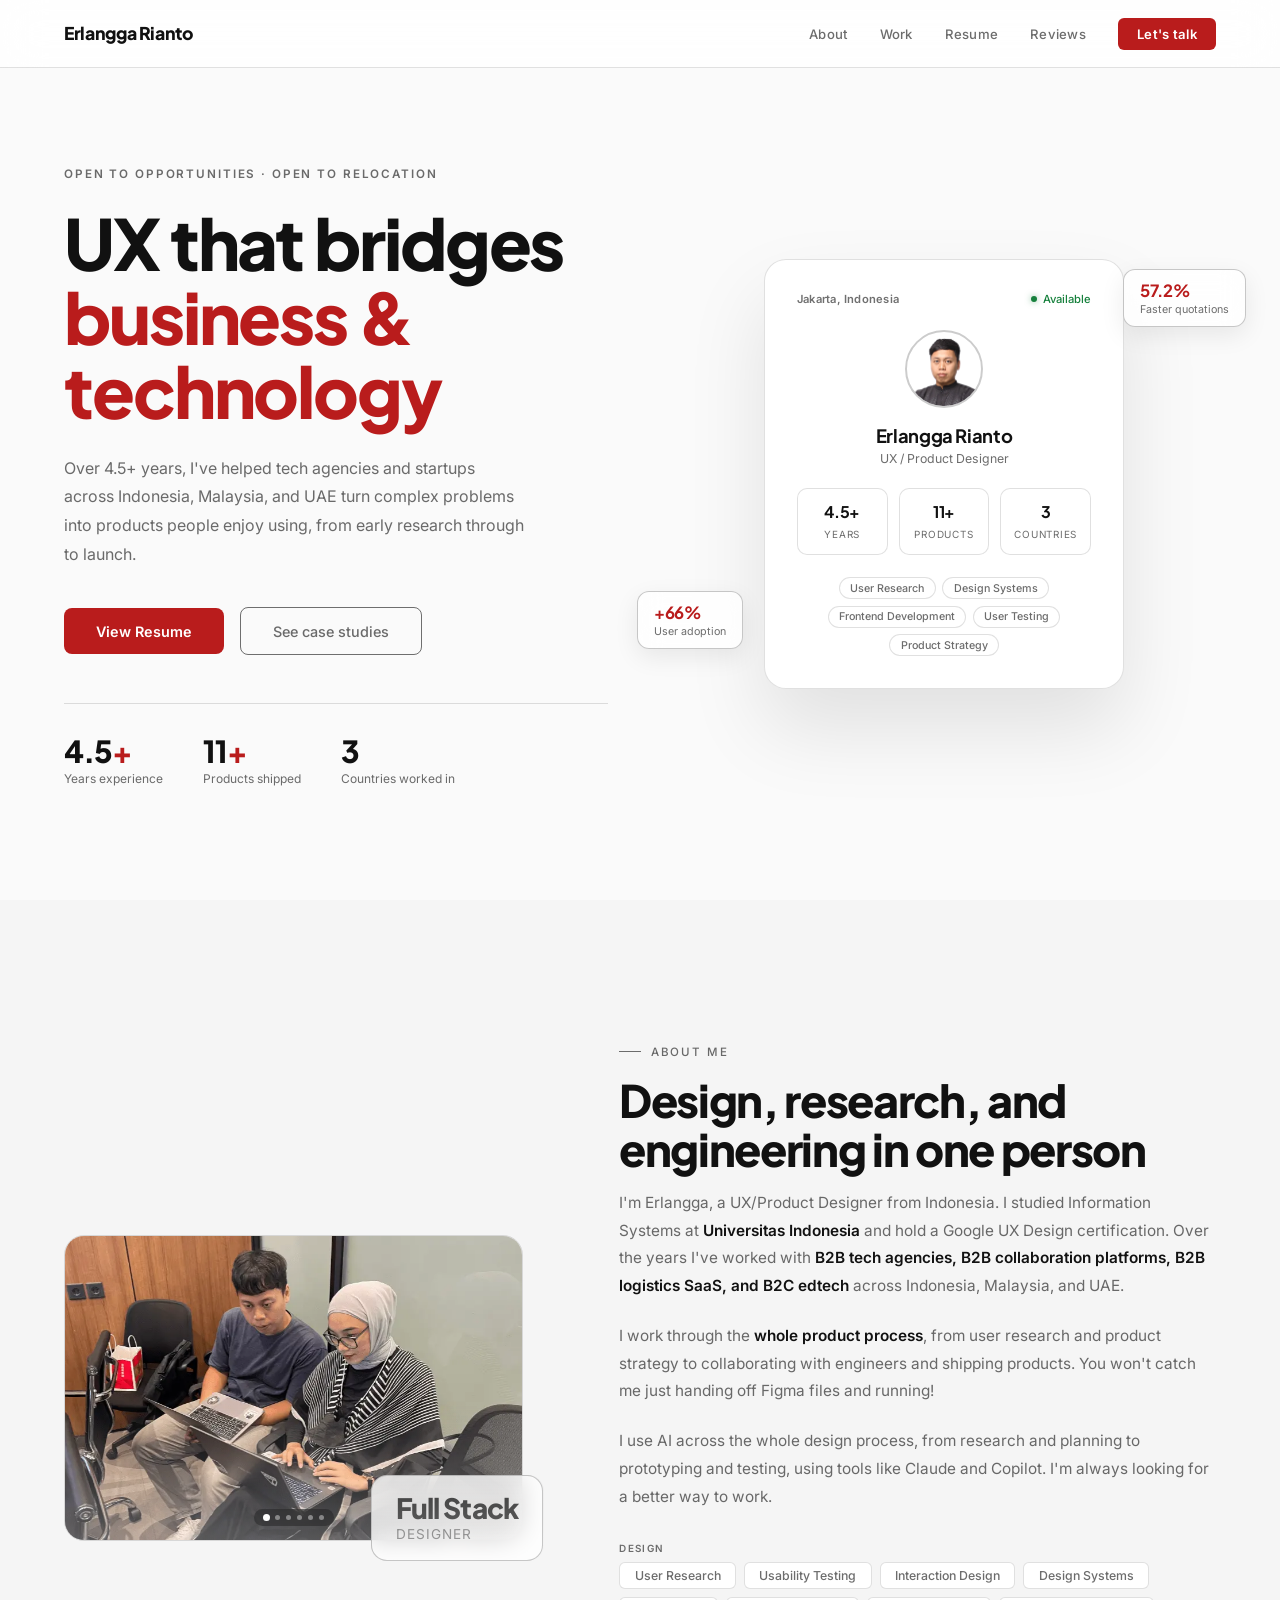
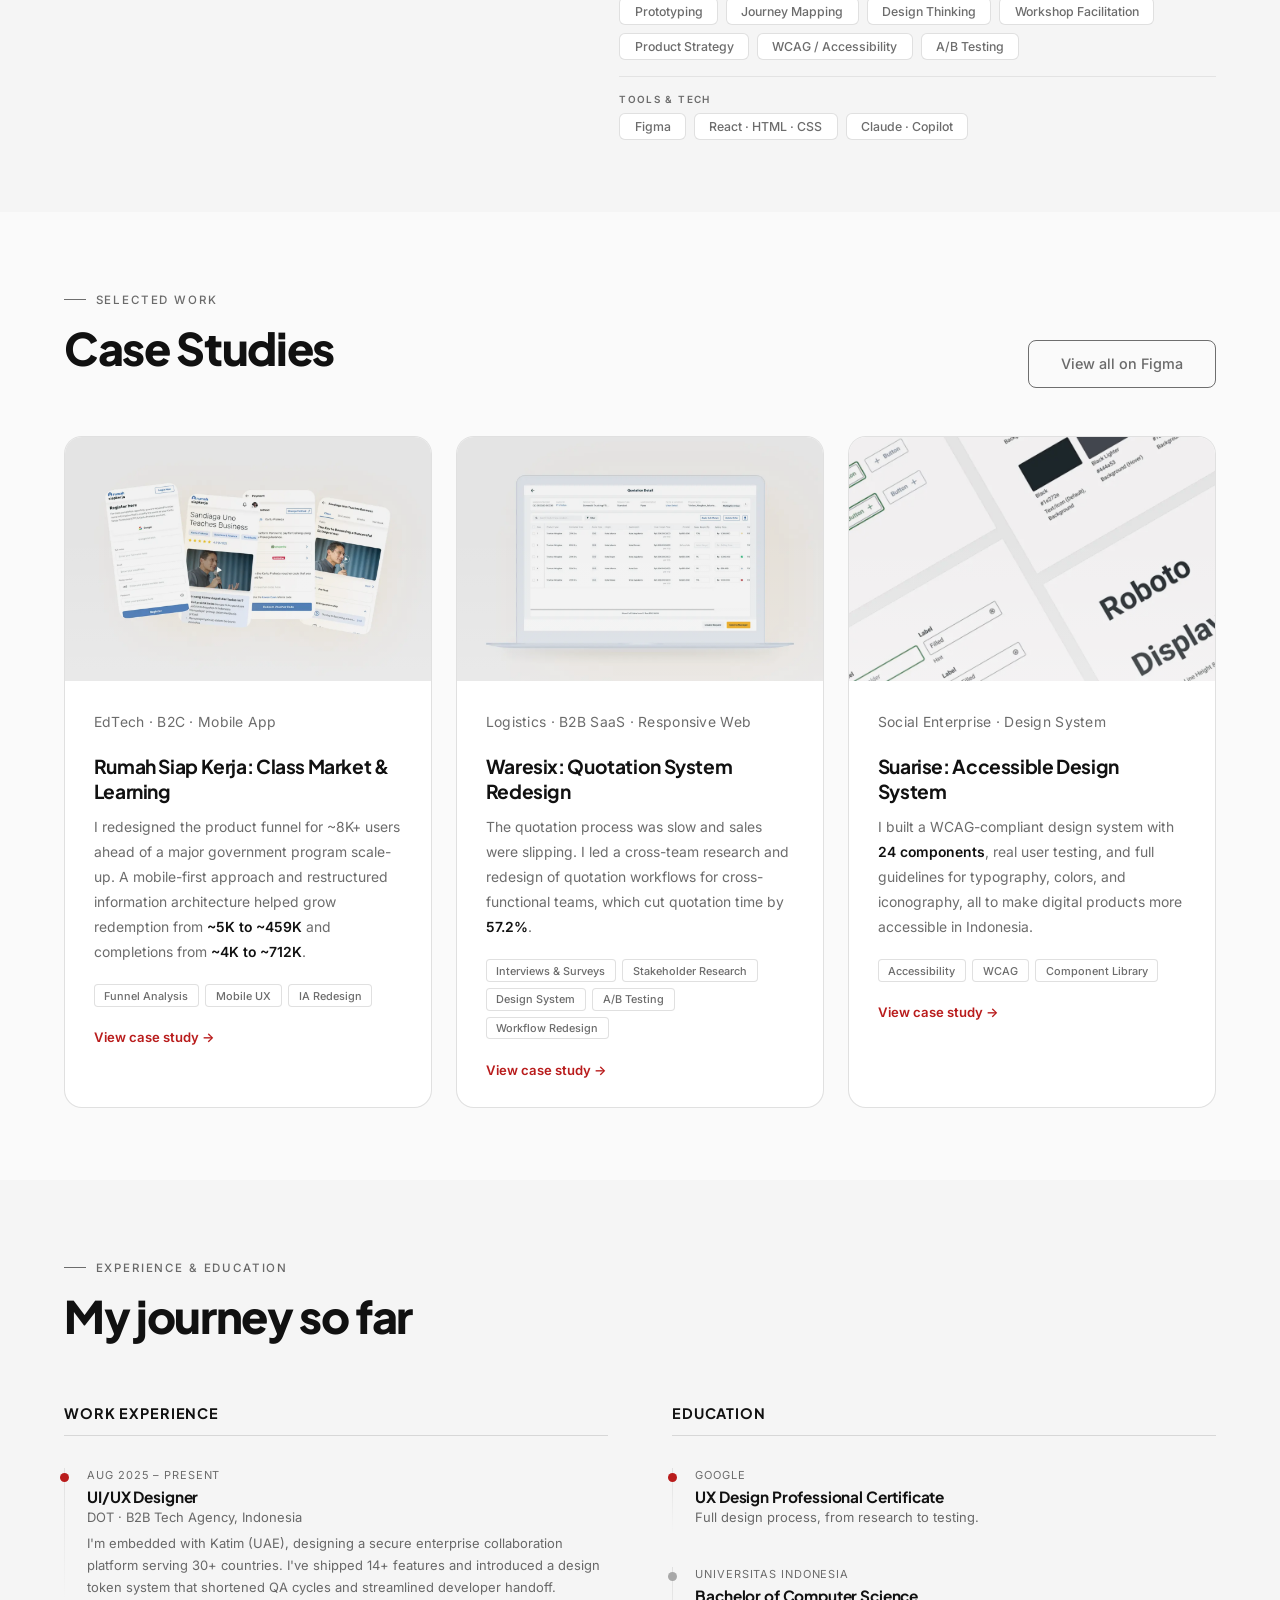
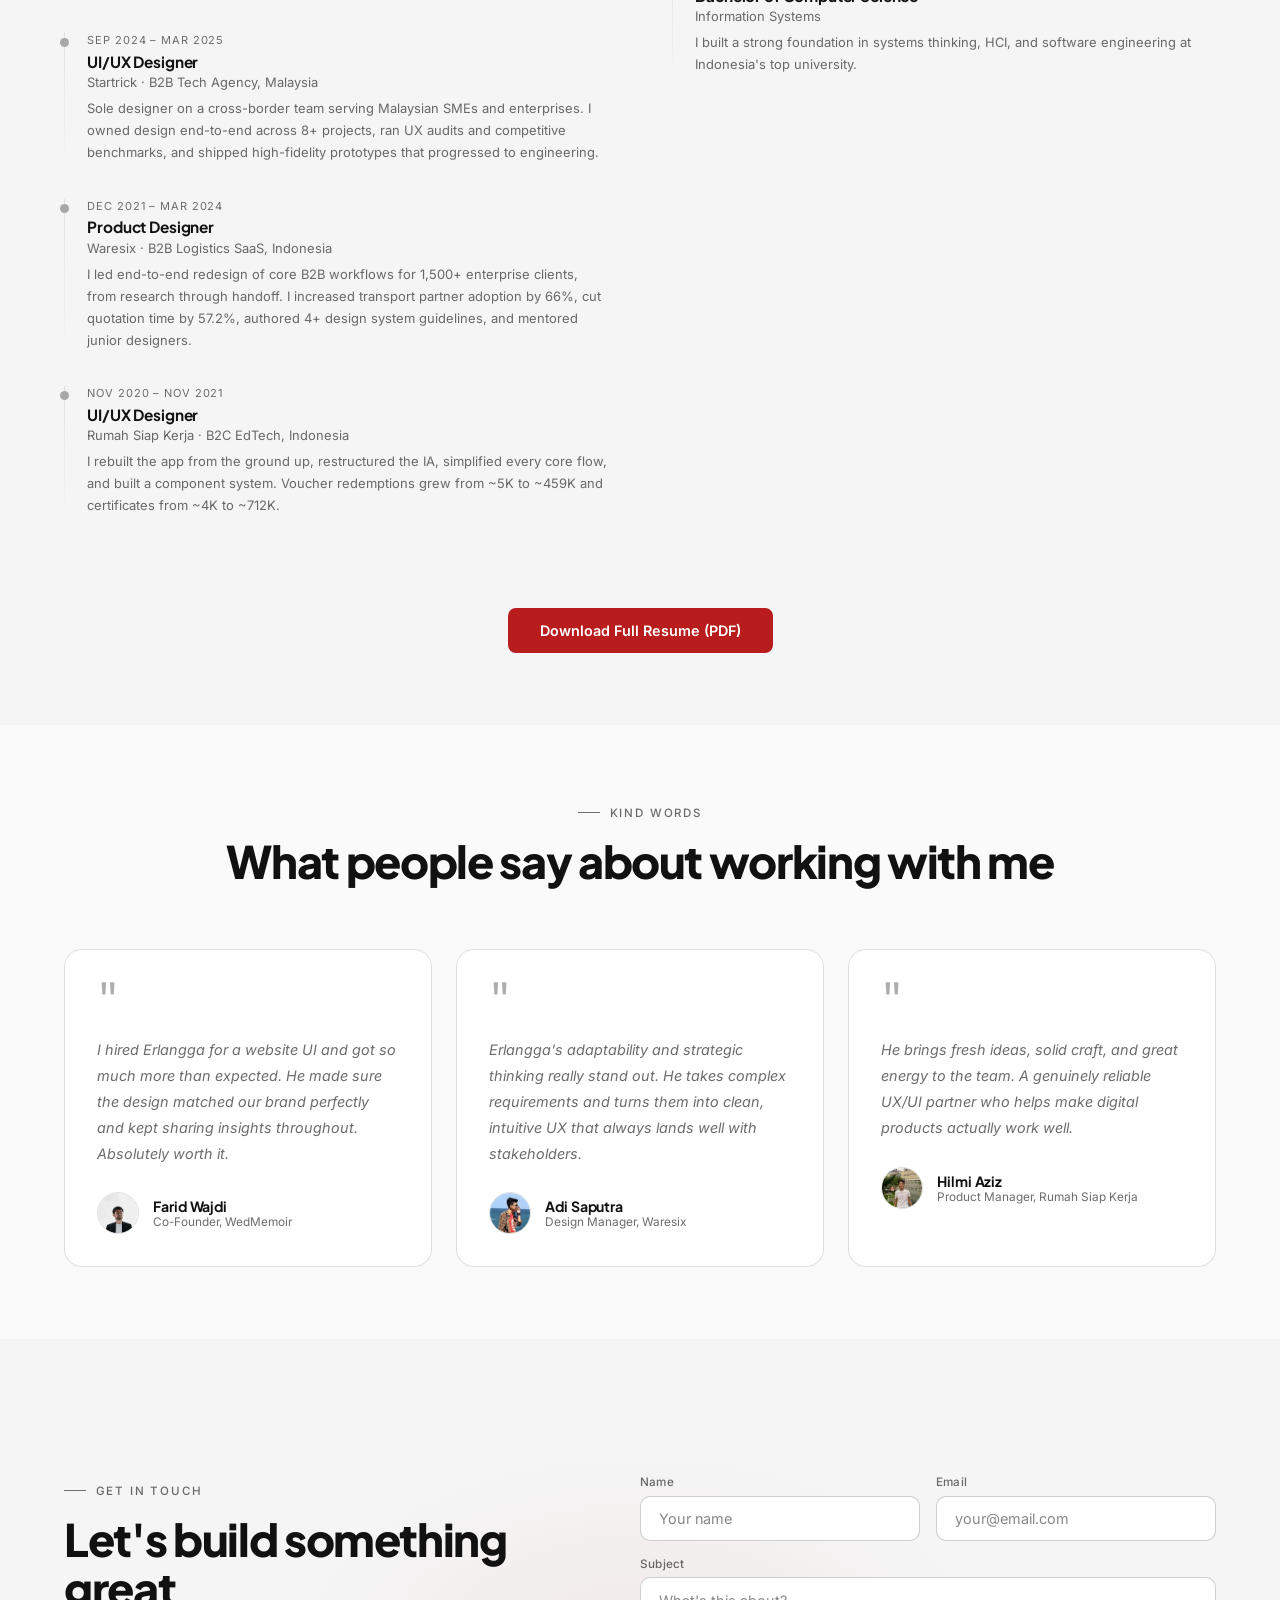
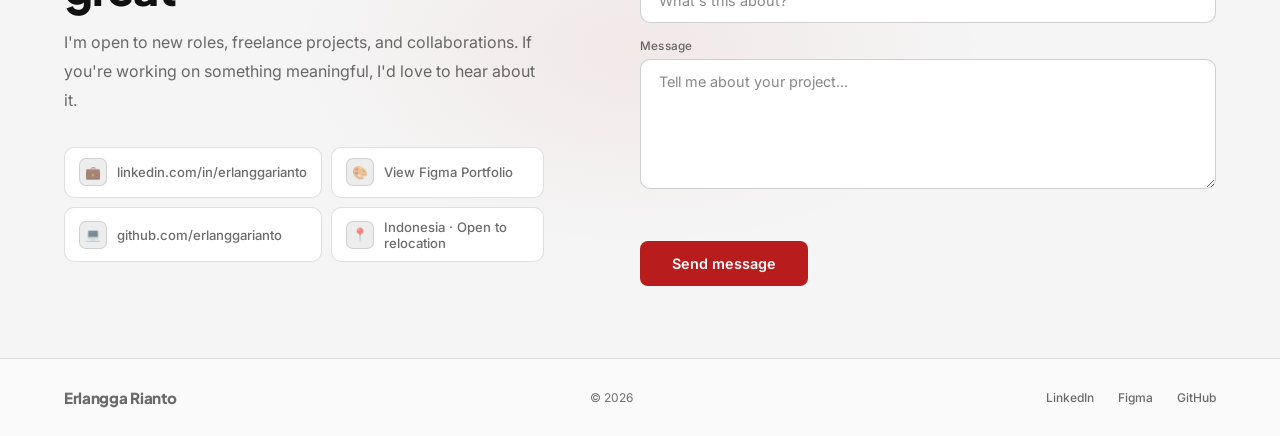
==== index.html @ 281b622f "Consolidate red into a single sparing accent token Reduce four red variables to --red (+ darker --re" ====
<!doctype html>
<html lang="en">
  <head>
    <meta charset="UTF-8" />
    <meta name="viewport" content="width=device-width, initial-scale=1.0" />
    <title>Erlangga Rianto | UX/Product Designer</title>

    <!-- SEO -->
    <meta
      name="description"
      content="Erlangga Rianto is a UX/Product Designer from Indonesia with 4.5+ years of experience helping tech agencies and startups across SEA and EMEA turn complex problems into products people love."
    />
    <meta
      name="keywords"
      content="Erlangga Rianto, UX Designer, Product Designer, Indonesia, UX Portfolio, UI/UX, Figma, Design Systems, User Research"
    />
    <meta name="author" content="Erlangga Rianto" />
    <link rel="canonical" href="https://erlanggarianto.github.io/" />
    <meta name="robots" content="index, follow" />
    <meta
      name="google-site-verification"
      content="Miej26AuWtH_GPBr16BrkLiWCitlc9JNrjf3aKsKr_Q"
    />

    <!-- Open Graph (LinkedIn, Facebook, WhatsApp previews) -->
    <meta property="og:type" content="website" />
    <meta property="og:url" content="https://erlanggarianto.github.io/" />
    <meta property="og:title" content="Erlangga Rianto | UX/Product Designer" />
    <meta
      property="og:description"
      content="UX/Product Designer with 4.5+ years helping teams across SEA and EMEA ship products people actually enjoy using."
    />
    <meta
      property="og:image"
      content="https://erlanggarianto.github.io/assets/images/Erlangga.webp"
    />
    <meta property="og:locale" content="en_US" />
    <meta property="og:site_name" content="Erlangga Rianto" />

    <!-- Twitter Card -->
    <meta name="twitter:card" content="summary_large_image" />
    <meta
      name="twitter:title"
      content="Erlangga Rianto | UX/Product Designer"
    />
    <meta
      name="twitter:description"
      content="UX/Product Designer with 4.5+ years helping teams across SEA and EMEA ship products people actually enjoy using."
    />
    <meta
      name="twitter:image"
      content="https://erlanggarianto.github.io/assets/images/Erlangga.webp"
    />

    <!-- JSON-LD Structured Data -->
    <script type="application/ld+json">
      {
        "@context": "https://schema.org",
        "@type": "Person",
        "name": "Erlangga Rianto",
        "url": "https://erlanggarianto.github.io/",
        "image": "https://erlanggarianto.github.io/assets/images/Erlangga.webp",
        "jobTitle": "UX/Product Designer",
        "description": "UX/Product Designer from Indonesia with 4.5+ years of experience across SEA and EMEA.",
        "alumniOf": {
          "@type": "CollegeOrUniversity",
          "name": "Universitas Indonesia"
        },
        "knowsAbout": [
          "UX Design",
          "Product Design",
          "User Research",
          "Design Systems",
          "Figma",
          "Interaction Design"
        ],
        "nationality": "Indonesian",
        "sameAs": [
          "https://www.linkedin.com/in/erlanggarianto/",
          "https://github.com/erlanggarianto"
        ]
      }
    </script>

    <link rel="preconnect" href="https://fonts.googleapis.com" />
    <link rel="preconnect" href="https://fonts.gstatic.com" crossorigin />
    <link
      href="https://fonts.googleapis.com/css2?family=Plus+Jakarta+Sans:wght@400;600;700;800&family=Inter:wght@300;400;500&display=swap"
      rel="stylesheet"
    />
    <link rel="icon" type="image/webp" href="./assets/favicon.webp" />
    <link rel="stylesheet" href="css/style.css" />
  </head>

  <body>
    <a href="#main-content" class="skip-link">Skip to main content</a>
    <nav aria-label="Main navigation">
      <a href="/" class="nav-logo" aria-label="Erlangga Rianto, Home"
        >Erlangga Rianto</a
      >
      <button
        class="nav-hamburger"
        id="navHamburger"
        aria-label="Toggle navigation menu"
        aria-expanded="false"
        aria-controls="navLinks"
      >
        <span aria-hidden="true"></span><span aria-hidden="true"></span
        ><span aria-hidden="true"></span>
      </button>
      <ul class="nav-links" id="navLinks">
        <li><a href="#about">About</a></li>
        <li><a href="#projects">Work</a></li>
        <li><a href="#resume">Resume</a></li>
        <li><a href="#testimonials">Reviews</a></li>
        <li><a href="#contact" class="nav-cta">Let's talk</a></li>
      </ul>
    </nav>

    <main id="main-content">
      <section class="hero" aria-label="Introduction">
        <div class="hero-inner">
          <div>
            <div class="hero-eyebrow">
              Open to opportunities · Open to relocation
            </div>
            <h1>
              UX that bridges<br /><span class="grad-text"
                >business &amp; technology</span
              >
            </h1>
            <p class="hero-desc">
              Over 4.5+ years, I've helped tech agencies and startups across
              Indonesia, Malaysia, and UAE turn complex problems into products
              people enjoy using, from early research through to launch.
            </p>
            <div class="hero-cta">
              <a
                href="./assets/docs/Erlangga_UXDesigner_Resume.pdf"
                target="_blank"
                rel="noopener noreferrer"
                class="btn-glow"
                aria-label="View Resume, opens PDF in new tab"
                >View Resume</a
              >
              <a href="#projects" class="btn-ghost">See case studies</a>
            </div>
            <div class="hero-stats">
              <div>
                <div class="stat-big">4.5<span>+</span></div>
                <div class="stat-small">Years experience</div>
              </div>
              <div>
                <div class="stat-big">11<span>+</span></div>
                <div class="stat-small">Products shipped</div>
              </div>
              <div>
                <div class="stat-big">3</div>
                <div class="stat-small">Countries worked in</div>
              </div>
            </div>
          </div>

          <div class="hero-visual" aria-hidden="true">
            <div class="hero-card">
              <div class="card-top">
                <span class="card-label">Jakarta, Indonesia</span>
                <span class="card-status"
                  ><span class="status-dot"></span>Available</span
                >
              </div>
              <div class="card-photo">
                <img
                  src="./assets/images/Erlangga.webp"
                  alt="Erlangga Rianto, UX/Product Designer"
                  fetchpriority="high"
                  decoding="sync"
                />
              </div>
              <div class="card-name">Erlangga Rianto</div>
              <div class="card-role">UX / Product Designer</div>
              <div class="card-stats">
                <div class="stat-box">
                  <span class="n">4.5+</span><span class="l">Years</span>
                </div>
                <div class="stat-box">
                  <span class="n">11+</span><span class="l">Products</span>
                </div>
                <div class="stat-box">
                  <span class="n">3</span><span class="l">Countries</span>
                </div>
              </div>
              <div class="card-tags">
                <span class="card-tag">User Research</span>
                <span class="card-tag">Design Systems</span>
                <span class="card-tag">Frontend Development</span>
                <span class="card-tag">User Testing</span>
                <span class="card-tag">Product Strategy</span>
              </div>
            </div>
            <div class="float-badge float-badge-1">
              <div class="fb-val">57.2%</div>
              <div class="fb-lbl">Faster quotations</div>
            </div>
            <div class="float-badge float-badge-2">
              <div class="fb-val">+66%</div>
              <div class="fb-lbl">User adoption</div>
            </div>
          </div>
        </div>
      </section>

      <section id="about" aria-label="About me">
        <div class="about-grid">
          <div class="about-img-wrap">
            <div class="about-img-frame">
              <div class="about-carousel" aria-label="Photo carousel">
                <img
                  src="./assets/images/about/About 1.webp"
                  alt="Erlangga collaborating with a colleague"
                  class="ac-slide ac-active"
                  decoding="async"
                />
                <img
                  src="./assets/images/about/About 2.webp"
                  alt="Erlangga at a team working session"
                  class="ac-slide"
                  loading="lazy"
                  decoding="async"
                />
                <img
                  src="./assets/images/about/About 3.webp"
                  alt="Erlangga working at a laptop"
                  class="ac-slide"
                  loading="lazy"
                  decoding="async"
                />
                <img
                  src="./assets/images/about/About 4.webp"
                  alt="Erlangga in a team discussion"
                  class="ac-slide"
                  loading="lazy"
                  decoding="async"
                />
                <img
                  src="./assets/images/about/About 5.webp"
                  alt="Erlangga with team members"
                  class="ac-slide"
                  loading="lazy"
                  decoding="async"
                />
                <img
                  src="./assets/images/about/About 6.webp"
                  alt="Erlangga with colleagues"
                  class="ac-slide"
                  loading="lazy"
                  decoding="async"
                />
                <button class="ac-btn ac-btn-prev" aria-label="Previous photo">
                  <svg
                    width="14"
                    height="14"
                    viewBox="0 0 24 24"
                    fill="none"
                    stroke="currentColor"
                    stroke-width="2.5"
                    stroke-linecap="round"
                    stroke-linejoin="round"
                  >
                    <polyline points="15 18 9 12 15 6" />
                  </svg>
                </button>
                <button class="ac-btn ac-btn-next" aria-label="Next photo">
                  <svg
                    width="14"
                    height="14"
                    viewBox="0 0 24 24"
                    fill="none"
                    stroke="currentColor"
                    stroke-width="2.5"
                    stroke-linecap="round"
                    stroke-linejoin="round"
                  >
                    <polyline points="9 18 15 12 9 6" />
                  </svg>
                </button>
              </div>
              <div class="ac-dots" aria-hidden="true">
                <span class="ac-dot ac-dot-active"></span>
                <span class="ac-dot"></span>
                <span class="ac-dot"></span>
                <span class="ac-dot"></span>
                <span class="ac-dot"></span>
                <span class="ac-dot"></span>
              </div>
            </div>
            <div class="exp-badge">
              <div class="en">Full Stack</div>
              <div class="el">Designer</div>
            </div>
          </div>
          <div class="about-content">
            <p class="section-eyebrow">About me</p>
            <h2 class="section-title">
              Design, research, and engineering in one person
            </h2>
            <p>
              I'm Erlangga, a UX/Product Designer from Indonesia. I studied
              Information Systems at <strong>Universitas Indonesia</strong> and
              hold a Google UX Design certification. Over the years I've worked
              with
              <strong
                >B2B tech agencies, B2B collaboration platforms, B2B logistics
                SaaS, and B2C edtech</strong
              >
              across Indonesia, Malaysia, and UAE.
            </p>
            <p>
              I work through the <strong>whole product process</strong>, from
              user research and product strategy to collaborating with engineers
              and shipping products. You won't catch me just handing off Figma
              files and running!
            </p>
            <p>
              I use AI across the whole design process, from research and
              planning to prototyping and testing, using tools like Claude and
              Copilot. I'm always looking for a better way to work.
            </p>
            <div class="skills-grid">
              <div class="skill-group">
                <span class="skill-group-label">Design</span>
                <div class="skill-group-chips">
                  <span class="skill-chip">User Research</span>
                  <span class="skill-chip">Usability Testing</span>
                  <span class="skill-chip">Interaction Design</span>
                  <span class="skill-chip">Design Systems</span>
                  <span class="skill-chip">Prototyping</span>
                  <span class="skill-chip">Journey Mapping</span>
                  <span class="skill-chip">Design Thinking</span>
                  <span class="skill-chip">Workshop Facilitation</span>
                  <span class="skill-chip">Product Strategy</span>
                  <span class="skill-chip">WCAG / Accessibility</span>
                  <span class="skill-chip">A/B Testing</span>
                </div>
              </div>
              <div class="skill-group">
                <span class="skill-group-label">Tools &amp; Tech</span>
                <div class="skill-group-chips">
                  <span class="skill-chip">Figma</span>
                  <span class="skill-chip">React · HTML · CSS</span>
                  <span class="skill-chip">Claude · Copilot</span>
                </div>
              </div>
            </div>
          </div>
        </div>
      </section>

      <section id="projects" aria-label="Projects">
        <div class="projects-header">
          <div>
            <p class="section-eyebrow">Selected work</p>
            <h2 class="section-title">Case Studies</h2>
          </div>
          <a
            href="https://www.figma.com/design/oBhvQ98ivZrHAwck6VdaN6/Erlangga-Design-Works?node-id=24-18899&t=4Xl10uxZdFhechgW-1"
            target="_blank"
            rel="noopener noreferrer"
            class="btn-ghost"
            aria-label="View all projects on Figma, opens in new tab"
            >View all on Figma</a
          >
        </div>
        <div class="projects-grid">
          <a
            href="./rsk-case-study.html"
            class="project-card"
            aria-label="Rumah Siap Kerja: Class Market and Learning, view case study"
          >
            <div class="project-img">
              <img
                src="./assets/images/projects/Rumah Siap Kerja.webp"
                alt="Rumah Siap Kerja mobile app, redesigned class marketplace and learning flow"
                loading="lazy"
                decoding="async"
              />
            </div>
            <div class="project-body">
              <p class="project-cat">EdTech · B2C · Mobile App</p>
              <h3>Rumah Siap Kerja: Class Market &amp; Learning</h3>
              <p>
                I redesigned the product funnel for ~8K+ users ahead of a major
                government program scale-up. A mobile-first approach and
                restructured information architecture helped grow redemption
                from
                <strong>~5K to ~459K</strong> and completions from
                <strong>~4K to ~712K</strong>.
              </p>
              <div class="project-chips">
                <span class="project-chip">Funnel Analysis</span>
                <span class="project-chip">Mobile UX</span>
                <span class="project-chip">IA Redesign</span>
              </div>
              <span class="project-link" aria-hidden="true"
                >View case study →</span
              >
            </div>
          </a>

          <a
            href="./waresix-case-study.html"
            class="project-card"
            aria-label="Waresix Quotation System Redesign, view case study"
          >
            <div class="project-img">
              <img
                src="./assets/images/projects/Waresix.webp"
                alt="Waresix quotation system redesign, streamlined B2B workflow interface"
                loading="lazy"
                decoding="async"
              />
            </div>
            <div class="project-body">
              <p class="project-cat">Logistics · B2B SaaS · Responsive Web</p>
              <h3>Waresix: Quotation System Redesign</h3>
              <p>
                The quotation process was slow and sales were slipping. I led a
                cross-team research and redesign of quotation workflows for
                cross-functional teams, which cut quotation time by
                <strong>57.2%</strong>.
              </p>
              <div class="project-chips">
                <span class="project-chip">Interviews & Surveys</span>
                <span class="project-chip">Stakeholder Research</span>
                <span class="project-chip">Design System</span>
                <span class="project-chip">A/B Testing</span>
                <span class="project-chip">Workflow Redesign</span>
              </div>
              <span class="project-link" aria-hidden="true"
                >View case study →</span
              >
            </div>
          </a>

          <a
            href="./suarise-case-study.html"
            class="project-card"
            aria-label="Suarise Accessible Design System, view case study"
          >
            <div class="project-img">
              <img
                src="./assets/images/projects/Suarise.webp"
                alt="Suarise accessible design system, WCAG-compliant component library overview"
                loading="lazy"
                decoding="async"
              />
            </div>
            <div class="project-body">
              <p class="project-cat">Social Enterprise · Design System</p>
              <h3>Suarise: Accessible Design System</h3>
              <p>
                I built a WCAG-compliant design system with
                <strong>24 components</strong>, real user testing, and full
                guidelines for typography, colors, and iconography, all to make
                digital products more accessible in Indonesia.
              </p>
              <div class="project-chips">
                <span class="project-chip">Accessibility</span>
                <span class="project-chip">WCAG</span>
                <span class="project-chip">Component Library</span>
              </div>
              <span class="project-link" aria-hidden="true"
                >View case study →</span
              >
            </div>
          </a>
        </div>
      </section>

      <section id="resume" aria-label="Resume and experience">
        <p class="section-eyebrow">Experience &amp; Education</p>
        <h2 class="section-title">My journey so far</h2>
        <div class="resume-layout">
          <div class="resume-col">
            <h3>Work Experience</h3>
            <div class="tl">
              <div class="tl-bar" aria-hidden="true"></div>
              <div>
                <div class="tl-date">Aug 2025 – Present</div>
                <div class="tl-role">UI/UX Designer</div>
                <div class="tl-company">DOT · B2B Tech Agency, Indonesia</div>
                <div class="tl-desc">
                  I'm embedded with Katim (UAE), designing a secure enterprise
                  collaboration platform serving 30+ countries. I've shipped 14+
                  features and introduced a design token system that shortened
                  QA cycles and streamlined developer handoff.
                </div>
              </div>
            </div>
            <div class="tl">
              <div class="tl-bar" aria-hidden="true"></div>
              <div>
                <div class="tl-date">Sep 2024 – Mar 2025</div>
                <div class="tl-role">UI/UX Designer</div>
                <div class="tl-company">
                  Startrick · B2B Tech Agency, Malaysia
                </div>
                <div class="tl-desc">
                  Sole designer on a cross-border team serving Malaysian SMEs
                  and enterprises. I owned design end-to-end across 8+ projects,
                  ran UX audits and competitive benchmarks, and shipped
                  high-fidelity prototypes that progressed to engineering.
                </div>
              </div>
            </div>
            <div class="tl">
              <div class="tl-bar" aria-hidden="true"></div>
              <div>
                <div class="tl-date">Dec 2021 – Mar 2024</div>
                <div class="tl-role">Product Designer</div>
                <div class="tl-company">
                  Waresix · B2B Logistics SaaS, Indonesia
                </div>
                <div class="tl-desc">
                  I led end-to-end redesign of core B2B workflows for 1,500+
                  enterprise clients, from research through handoff. I increased
                  transport partner adoption by 66%, cut quotation time by
                  57.2%, authored 4+ design system guidelines, and mentored
                  junior designers.
                </div>
              </div>
            </div>
            <div class="tl">
              <div class="tl-bar" aria-hidden="true"></div>
              <div>
                <div class="tl-date">Nov 2020 – Nov 2021</div>
                <div class="tl-role">UI/UX Designer</div>
                <div class="tl-company">
                  Rumah Siap Kerja · B2C EdTech, Indonesia
                </div>
                <div class="tl-desc">
                  I rebuilt the app from the ground up, restructured the IA,
                  simplified every core flow, and built a component system.
                  Voucher redemptions grew from ~5K to ~459K and certificates
                  from ~4K to ~712K.
                </div>
              </div>
            </div>
          </div>
          <div class="resume-col">
            <h3>Education</h3>
            <div class="tl">
              <div class="tl-bar" aria-hidden="true"></div>
              <div>
                <div class="tl-date">Google</div>
                <div class="tl-role">UX Design Professional Certificate</div>
                <div class="tl-company">
                  Full design process, from research to testing.
                </div>
              </div>
            </div>
            <div class="tl">
              <div class="tl-bar" aria-hidden="true"></div>
              <div>
                <div class="tl-date">Universitas Indonesia</div>
                <div class="tl-role">Bachelor of Computer Science</div>
                <div class="tl-company">Information Systems</div>
                <div class="tl-desc">
                  I built a strong foundation in systems thinking, HCI, and
                  software engineering at Indonesia's top university.
                </div>
              </div>
            </div>
          </div>
        </div>
        <div class="resume-cta">
          <a
            href="./assets/docs/Erlangga_UXDesigner_Resume.pdf"
            target="_blank"
            rel="noopener noreferrer"
            class="btn-glow"
            aria-label="Download Full Resume as PDF, opens in new tab"
            >Download Full Resume (PDF)</a
          >
        </div>
      </section>

      <section id="testimonials" aria-label="Testimonials">
        <div style="text-align: center">
          <p class="section-eyebrow" style="justify-content: center">
            Kind words
          </p>
          <h2 class="section-title">What people say about working with me</h2>
        </div>
        <div class="t-grid">
          <div class="t-card">
            <div class="t-qt" aria-hidden="true">"</div>
            <p class="t-text">
              I hired Erlangga for a website UI and got so much more than
              expected. He made sure the design matched our brand perfectly and
              kept sharing insights throughout. Absolutely worth it.
            </p>
            <a
              class="t-author"
              href="https://www.linkedin.com/in/wajdifarid/"
              target="_blank"
              rel="noopener noreferrer"
              aria-label="Farid Wajdi on LinkedIn, opens in new tab"
            >
              <div class="t-av">
                <img
                  src="./assets/images/avatars/Farid.webp"
                  alt="Farid Wajdi"
                  loading="lazy"
                  decoding="async"
                />
              </div>
              <div>
                <div class="t-name">Farid Wajdi</div>
                <div class="t-role">Co-Founder, WedMemoir</div>
              </div>
            </a>
          </div>
          <div class="t-card">
            <div class="t-qt" aria-hidden="true">"</div>
            <p class="t-text">
              Erlangga's adaptability and strategic thinking really stand out.
              He takes complex requirements and turns them into clean, intuitive
              UX that always lands well with stakeholders.
            </p>
            <a
              class="t-author"
              href="https://www.linkedin.com/in/asapnugraha/"
              target="_blank"
              rel="noopener noreferrer"
              aria-label="Adi Saputra on LinkedIn, opens in new tab"
            >
              <div class="t-av">
                <img
                  src="./assets/images/avatars/Adi.webp"
                  alt="Adi Saputra"
                  loading="lazy"
                  decoding="async"
                />
              </div>
              <div>
                <div class="t-name">Adi Saputra</div>
                <div class="t-role">Design Manager, Waresix</div>
              </div>
            </a>
          </div>
          <div class="t-card">
            <div class="t-qt" aria-hidden="true">"</div>
            <p class="t-text">
              He brings fresh ideas, solid craft, and great energy to the team.
              A genuinely reliable UX/UI partner who helps make digital products
              actually work well.
            </p>
            <a
              class="t-author"
              href="https://www.linkedin.com/in/hilmibukhori/"
              target="_blank"
              rel="noopener noreferrer"
              aria-label="Hilmi Aziz on LinkedIn, opens in new tab"
            >
              <div class="t-av">
                <img
                  src="./assets/images/avatars/Hilmi.webp"
                  alt="Hilmi Aziz"
                  loading="lazy"
                  decoding="async"
                />
              </div>
              <div>
                <div class="t-name">Hilmi Aziz</div>
                <div class="t-role">Product Manager, Rumah Siap Kerja</div>
              </div>
            </a>
          </div>
        </div>
      </section>

      <section id="contact" aria-label="Contact">
        <div class="contact-layout">
          <div>
            <p class="section-eyebrow">Get in touch</p>
            <h2 class="section-title">Let's build something great</h2>
            <p class="section-sub">
              I'm open to new roles, freelance projects, and collaborations. If
              you're working on something meaningful, I'd love to hear about it.
            </p>
            <div class="contact-links">
              <a
                href="https://www.linkedin.com/in/erlanggarianto/"
                target="_blank"
                rel="noopener noreferrer"
                class="contact-link"
                aria-label="LinkedIn profile, opens in new tab"
                ><div class="contact-link-icon" aria-hidden="true">💼</div>
                linkedin.com/in/erlanggarianto</a
              >
              <a
                href="https://www.figma.com/design/oBhvQ98ivZrHAwck6VdaN6/Erlangga-Design-Works?node-id=24-18899&t=4Xl10uxZdFhechgW-1"
                target="_blank"
                rel="noopener noreferrer"
                class="contact-link"
                aria-label="View Figma portfolio, opens in new tab"
                ><div class="contact-link-icon" aria-hidden="true">🎨</div>
                View Figma Portfolio</a
              >
              <a
                href="https://github.com/erlanggarianto"
                target="_blank"
                rel="noopener noreferrer"
                class="contact-link"
                aria-label="GitHub profile, opens in new tab"
                ><div class="contact-link-icon" aria-hidden="true">💻</div>
                github.com/erlanggarianto</a
              >
              <p class="contact-link" style="cursor: default">
                <span class="contact-link-icon" aria-hidden="true">📍</span
                >Indonesia · Open to relocation
              </p>
            </div>
          </div>
          <form
            class="contact-form"
            id="contactForm"
            action="https://formspree.io/f/xbdzlwpb"
            method="POST"
            novalidate
          >
            <input
              type="hidden"
              name="_subject"
              value="New message from portfolio"
            />
            <div class="form-row">
              <div class="form-field">
                <label for="contact-name">Name</label>
                <input
                  type="text"
                  id="contact-name"
                  name="name"
                  placeholder="Your name"
                  required
                  aria-required="true"
                  autocomplete="name"
                />
              </div>
              <div class="form-field">
                <label for="contact-email">Email</label>
                <input
                  type="email"
                  id="contact-email"
                  name="email"
                  placeholder="your@email.com"
                  required
                  aria-required="true"
                  autocomplete="email"
                />
              </div>
            </div>
            <div class="form-field">
              <label for="contact-subject">Subject</label>
              <input
                type="text"
                id="contact-subject"
                name="subject"
                placeholder="What's this about?"
              />
            </div>
            <div class="form-field">
              <label for="contact-message">Message</label>
              <textarea
                id="contact-message"
                name="message"
                placeholder="Tell me about your project..."
                required
                aria-required="true"
              ></textarea>
            </div>
            <div
              id="formStatus"
              role="status"
              aria-live="polite"
              aria-atomic="true"
              class="form-status"
            ></div>
            <button
              type="submit"
              class="btn-glow"
              style="align-self: flex-start; border: none"
            >
              Send message
            </button>
          </form>
        </div>
      </section>
    </main>

    <footer>
      <span class="footer-logo">Erlangga Rianto</span>
      <span class="copy">© 2026</span>
      <div class="footer-links">
        <a
          href="https://www.linkedin.com/in/erlanggarianto/"
          target="_blank"
          rel="noopener noreferrer"
          aria-label="LinkedIn, opens in new tab"
          >LinkedIn</a
        >
        <a
          href="https://www.figma.com/design/oBhvQ98ivZrHAwck6VdaN6/Erlangga-Design-Works?node-id=24-18899&t=4Xl10uxZdFhechgW-1"
          target="_blank"
          rel="noopener noreferrer"
          aria-label="Figma portfolio, opens in new tab"
          >Figma</a
        >
        <a
          href="https://github.com/erlanggarianto"
          target="_blank"
          rel="noopener noreferrer"
          aria-label="GitHub, opens in new tab"
          >GitHub</a
        >
      </div>
    </footer>
    <button class="scroll-top" id="scrollTop" aria-label="Scroll to top">
      <svg
        width="16"
        height="16"
        viewBox="0 0 24 24"
        fill="none"
        stroke="currentColor"
        stroke-width="2.5"
        stroke-linecap="round"
        stroke-linejoin="round"
      >
        <polyline points="18 15 12 9 6 15" />
      </svg>
    </button>
    <script src="js/main.js"></script>
  </body>
</html>
---- css/style.css ----
:root {
  --bg: #fafafa;
  --bg2: #f5f5f5;
  --bg3: #ffffff;
  --surface: #ededee;
  --divider: #e0e0e0;
  --red: #b91c1c;
  --red-hover: #991b1b;
  --white: #111111;
  --white-dim: #1111119e;
  --white-faint: #11111199;
  --border: #0000001f;
  --border-bright: #00000038;
}

*,
*::before,
*::after {
  margin: 0;
  padding: 0;
  box-sizing: border-box;
}
html {
  scroll-behavior: smooth;
}

body {
  font-family: "Inter", sans-serif;
  background: var(--bg);
  color: var(--white);
  overflow-x: hidden;
}

/* Skip link */
.skip-link {
  position: absolute;
  left: -9999px;
  top: auto;
  width: 1px;
  height: 1px;
  overflow: hidden;
}
.skip-link:focus {
  position: fixed;
  top: 1rem;
  left: 1rem;
  width: auto;
  height: auto;
  overflow: visible;
  background: var(--bg3);
  color: var(--red);
  padding: 0.6rem 1.2rem;
  border: 2px solid var(--white);
  border-radius: 6px;
  font-size: 0.9rem;
  font-weight: 500;
  z-index: 10000;
  text-decoration: none;
}


/* Focus visible — keyboard navigation indicator */
:focus-visible {
  outline: 2px solid var(--white);
  outline-offset: 3px;
  border-radius: 4px;
}
:focus:not(:focus-visible) {
  outline: none;
}

nav {
  position: fixed;
  top: 0;
  left: 0;
  right: 0;
  z-index: 100;
  display: flex;
  justify-content: space-between;
  align-items: center;
  padding: 1.4rem 5%;
  background: #ffffffd0;
  backdrop-filter: blur(20px);
  border-bottom: 1px solid var(--border);
  transition: transform 0.4s cubic-bezier(0.4, 0, 0.2, 1);
}

.nav-logo {
  font-family: "Plus Jakarta Sans", sans-serif;
  font-weight: 800;
  font-size: 1.1rem;
  color: var(--white);
  text-decoration: none;
  letter-spacing: -0.02em;
  display: flex;
  align-items: center;
  gap: 0.5rem;
}


@keyframes fadeUp {
  from {
    opacity: 0;
    transform: translateY(26px);
  }
  to {
    opacity: 1;
    transform: translateY(0);
  }
}

.nav-links {
  display: flex;
  gap: 2rem;
  list-style: none;
  align-items: center;
}
.nav-links a {
  text-decoration: none;
  font-size: 0.82rem;
  font-weight: 500;
  color: var(--white-dim);
  letter-spacing: 0.02em;
  transition: color 0.2s;
}
.nav-links a:hover {
  color: var(--red);
}
.nav-cta {
  padding: 0.5rem 1.2rem !important;
  border-radius: 6px;
  color: #ffffff !important;
  font-weight: 600 !important;
  background: var(--red);
  transition: background 0.2s !important;
}
.nav-cta:hover {
  background: var(--red-hover);
  color: #ffffff !important;
}

/* HERO */
.hero {
  min-height: 100vh;
  display: flex;
  align-items: center;
  padding: 8rem 5% 5rem;
  position: relative;
  overflow: hidden;
}

.hero-inner {
  position: relative;
  z-index: 2;
  display: grid;
  grid-template-columns: 1fr 1fr;
  gap: 4rem;
  align-items: center;
  width: 100%;
}

.hero-eyebrow {
  display: inline-flex;
  align-items: center;
  gap: 0.6rem;
  font-size: 0.73rem;
  letter-spacing: 0.16em;
  text-transform: uppercase;
  color: var(--white-dim);
  font-weight: 600;
  margin-bottom: 1.6rem;
  width: fit-content;
  opacity: 0;
  animation: fadeUp 0.6s ease 0.1s forwards;
}

.hero h1 {
  font-family: "Plus Jakarta Sans", sans-serif;
  font-size: clamp(3rem, 5.5vw, 5rem);
  font-weight: 800;
  line-height: 1.05;
  letter-spacing: -0.03em;
  color: var(--white);
  margin-bottom: 1.6rem;
  opacity: 0;
  animation: fadeUp 0.7s ease 0.22s forwards;
}

.grad-text {
  color: var(--red);
}

.hero-desc {
  font-size: 1rem;
  line-height: 1.8;
  color: var(--white-dim);
  max-width: 460px;
  margin-bottom: 2.4rem;
  font-weight: 400;
  opacity: 0;
  animation: fadeUp 0.7s ease 0.35s forwards;
}

.hero-cta {
  display: flex;
  gap: 1rem;
  flex-wrap: wrap;
  align-items: center;
  opacity: 0;
  animation: fadeUp 0.7s ease 0.48s forwards;
}

.btn-glow {
  padding: 0.9rem 2rem;
  background: var(--red);
  color: white;
  border: none;
  border-radius: 8px;
  font-family: "Inter", sans-serif;
  font-size: 0.9rem;
  font-weight: 600;
  cursor: pointer;
  text-decoration: none;
  transition: all 0.25s;
  display: inline-block;
}
.btn-glow:hover {
  background: var(--red-hover);
  transform: translateY(-2px);
}

.btn-ghost {
  padding: 0.9rem 2rem;
  background: transparent;
  color: var(--white-dim);
  border: 1px solid var(--white-faint);
  border-radius: 8px;
  font-family: "Inter", sans-serif;
  font-size: 0.9rem;
  font-weight: 500;
  cursor: pointer;
  text-decoration: none;
  transition: all 0.25s;
  display: inline-block;
}
.btn-ghost:hover {
  border-color: var(--border-bright);
  color: var(--white);
  transform: translateY(-2px);
}

/* ── Scroll to top ── */
.scroll-top {
  position: fixed;
  bottom: 2rem;
  right: 2rem;
  width: 2.8rem;
  height: 2.8rem;
  border-radius: 50%;
  background: #ffffffd0;
  backdrop-filter: blur(12px);
  -webkit-backdrop-filter: blur(12px);
  border: 1px solid var(--border);
  color: var(--white-dim);
  cursor: pointer;
  display: flex;
  align-items: center;
  justify-content: center;
  z-index: 200;
  opacity: 0;
  transform: translateY(8px);
  pointer-events: none;
  transition: opacity 0.25s, transform 0.25s, background 0.2s, border-color 0.2s, color 0.2s;
}
.scroll-top.visible {
  opacity: 1;
  transform: translateY(0);
  pointer-events: all;
}
.scroll-top:hover {
  background: #ffffff;
  border-color: var(--border-bright);
  color: var(--red);
}

.hero-stats {
  display: flex;
  gap: 2.5rem;
  margin-top: 3rem;
  padding-top: 2rem;
  border-top: 1px solid var(--border);
  opacity: 0;
  animation: fadeUp 0.7s ease 0.6s forwards;
}

.stat-big {
  font-family: "Plus Jakarta Sans", sans-serif;
  font-size: 1.9rem;
  font-weight: 800;
  color: var(--white);
  letter-spacing: -0.03em;
  line-height: 1;
}
.stat-big span {
  color: var(--red);
}
.stat-small {
  font-size: 0.75rem;
  font-weight: 400;
  color: var(--white-dim);
  margin-top: 0.3rem;
}

/* HERO VISUAL */
.hero-visual {
  position: relative;
  display: flex;
  justify-content: center;
  align-items: center;
  opacity: 0;
  animation: fadeUp 0.9s ease 0.3s forwards;
}

.hero-card {
  width: 360px;
  background: var(--bg3);
  border: 1px solid #0000001f;
  border-radius: 22px;
  padding: 2rem;
  box-shadow: 0 40px 80px #0000001a;
  position: relative;
  overflow: hidden;
}

.card-top {
  display: flex;
  justify-content: space-between;
  align-items: center;
  margin-bottom: 1.5rem;
}
.card-label {
  font-size: 0.7rem;
  letter-spacing: 0.02em;
  color: var(--white-faint);
  font-weight: 600;
}
.card-status {
  display: flex;
  align-items: center;
  gap: 0.4rem;
  font-size: 0.7rem;
  color: #16803c;
  font-weight: 500;
}
.status-dot {
  width: 6px;
  height: 6px;
  background: #16803c;
  border-radius: 50%;
  box-shadow: 0 0 6px #16803c80;
}

.card-photo {
  width: 78px;
  height: 78px;
  border-radius: 50%;
  overflow: hidden;
  border: 2px solid #00000033;
  margin: 0 auto 1rem;
}
.card-photo img {
  width: 100%;
  height: 100%;
  object-fit: cover;
  object-position: top;
}
.card-name {
  font-family: "Plus Jakarta Sans", sans-serif;
  font-size: 1.15rem;
  font-weight: 700;
  text-align: center;
  margin-bottom: 0.25rem;
  letter-spacing: -0.02em;
  color: var(--white);
}
.card-role {
  font-size: 0.77rem;
  color: var(--white-dim);
  text-align: center;
  margin-bottom: 1.4rem;
}

.card-stats {
  display: grid;
  grid-template-columns: repeat(3, 1fr);
  gap: 0.7rem;
  margin-bottom: 1.4rem;
}
.stat-box {
  background: rgba(255, 255, 255, 0.6);
  border: 1px solid var(--border);
  border-radius: 10px;
  padding: 0.75rem 0.4rem;
  text-align: center;
}
.stat-box .n {
  font-family: "Plus Jakarta Sans", sans-serif;
  font-size: 1rem;
  font-weight: 700;
  letter-spacing: -0.02em;
  color: var(--white);
  display: block;
}
.stat-box .l {
  font-size: 0.62rem;
  color: var(--white-dim);
  letter-spacing: 0.08em;
  text-transform: uppercase;
}

.card-tags {
  display: flex;
  flex-wrap: wrap;
  gap: 0.4rem;
  justify-content: center;
}
.card-tag {
  padding: 0.22rem 0.65rem;
  background: rgba(255, 255, 255, 0.75);
  border: 1px solid var(--border);
  border-radius: 100px;
  font-size: 0.67rem;
  color: var(--white-dim);
  font-weight: 500;
}

.float-badge {
  position: absolute;
  background: #ffffffd0;
  border: 1px solid var(--border-bright);
  border-radius: 12px;
  padding: 0.65rem 1rem;
  backdrop-filter: blur(12px);
  font-size: 0.72rem;
  box-shadow: 0 8px 24px #00000014;
}
.float-badge-1 {
  top: 10px;
  right: -30px;
}
.float-badge-2 {
  bottom: 40px;
  left: -35px;
}
.fb-val {
  font-family: "Plus Jakarta Sans", sans-serif;
  font-size: 1.05rem;
  font-weight: 700;
  letter-spacing: -0.02em;
  color: var(--red);
}
.fb-lbl {
  color: var(--white-dim);
  font-size: 0.67rem;
  margin-top: 0.1rem;
}

/* SECTIONS */
section {
  padding: 4.5rem 5%;
}

.section-eyebrow {
  display: inline-flex;
  align-items: center;
  gap: 0.6rem;
  font-size: 0.72rem;
  letter-spacing: 0.16em;
  text-transform: uppercase;
  color: var(--white-dim);
  font-weight: 500;
  margin-bottom: 1rem;
}
.section-eyebrow::before {
  content: "";
  width: 22px;
  height: 1px;
  background: var(--white-faint);
}

.section-title {
  font-family: "Plus Jakarta Sans", sans-serif;
  font-size: clamp(2.2rem, 3.5vw, 3.2rem);
  font-weight: 800;
  letter-spacing: -0.03em;
  color: var(--white);
  line-height: 1.1;
  margin-bottom: 1rem;
}

.section-sub {
  font-size: 1rem;
  color: var(--white-dim);
  line-height: 1.8;
  font-weight: 400;
  max-width: 500px;
}

/* ABOUT */
#about {
  background: var(--bg2);
}

.about-grid {
  display: grid;
  grid-template-columns: 1fr 1.3fr;
  gap: 6rem;
  align-items: center;
  margin-top: 4rem;
}

.about-img-wrap {
  position: relative;
}
.about-img-frame {
  width: 100%;
  aspect-ratio: 3/2;
  border-radius: 20px;
  overflow: hidden;
  border: 1px solid var(--border);
  position: relative;
}
.about-img-frame::after {
  content: "";
  position: absolute;
  inset: 0;
  background: linear-gradient(
    to bottom,
    transparent 55%,
    #f5f5f559
  );
  pointer-events: none;
  z-index: 1;
}

.about-carousel {
  position: relative;
  width: 100%;
  height: 100%;
}
.ac-slide {
  position: absolute;
  inset: 0;
  width: 100%;
  height: 100%;
  object-fit: cover;
  opacity: 0;
  transition: opacity 0.9s ease;
  will-change: opacity;
}
.ac-slide.ac-active {
  opacity: 1;
}

.ac-dots {
  position: absolute;
  bottom: 14px;
  left: 50%;
  transform: translateX(-50%);
  display: flex;
  gap: 6px;
  z-index: 2;
  background: #00000047;
  backdrop-filter: blur(6px);
  padding: 6px 10px;
  border-radius: 100px;
}
.ac-dot {
  width: 5px;
  height: 5px;
  border-radius: 50%;
  background: #ffffff66;
  transition: background 0.3s, transform 0.3s;
}
.ac-dot.ac-dot-active {
  background: #ffffff;
  transform: scale(1.4);
}
.ac-btn {
  position: absolute;
  top: 50%;
  transform: translateY(-50%);
  z-index: 3;
  width: 2rem;
  height: 2rem;
  border-radius: 50%;
  border: none;
  background: #00000047;
  backdrop-filter: blur(6px);
  color: #fff;
  font-size: 1rem;
  line-height: 1;
  cursor: pointer;
  display: flex;
  align-items: center;
  justify-content: center;
  opacity: 0;
  transition: opacity 0.2s, background 0.2s;
}
.about-img-frame:hover .ac-btn { opacity: 1; }
.ac-btn:hover { background: #00000070; }
.ac-btn-prev { left: 10px; }
.ac-btn-next { right: 10px; }
.exp-badge {
  position: absolute;
  bottom: -20px;
  right: -20px;
  background: #ffffffd0;
  backdrop-filter: blur(12px);
  -webkit-backdrop-filter: blur(12px);
  border: 1px solid var(--border-bright);
  border-radius: 16px;
  padding: 1.1rem 1.5rem;
}
.exp-badge .en {
  font-family: "Plus Jakarta Sans", sans-serif;
  font-size: 1.75rem;
  font-weight: 800;
  letter-spacing: -0.03em;
  color: var(--white);
  line-height: 1;
}
.exp-badge .el {
  font-size: 0.85rem;
  color: var(--white-dim);
  letter-spacing: 0.08em;
  text-transform: uppercase;
  margin-top: 0.3rem;
}

.about-content p:not(.section-eyebrow) {
  font-size: 0.96rem;
  line-height: 1.8;
  color: var(--white-dim);
  font-weight: 400;
  margin-bottom: 1.4rem;
}
.about-content strong {
  color: var(--white);
  font-weight: 600;
}

.skills-grid {
  display: flex;
  flex-direction: column;
  gap: 1rem;
  margin-top: 2rem;
}
.skill-group {
  display: flex;
  flex-direction: column;
  gap: 0.5rem;
}
.skill-group + .skill-group {
  padding-top: 1rem;
  border-top: 1px solid #11111114;
}
.skill-group-label {
  font-size: 0.62rem;
  letter-spacing: 0.14em;
  text-transform: uppercase;
  color: var(--white-faint);
  font-weight: 600;
}
.skill-group-chips {
  display: flex;
  flex-wrap: wrap;
  gap: 0.5rem;
}
.skill-chip {
  padding: 0.32rem 0.9rem;
  background: #ffffff;
  border: 1px solid var(--border);
  border-radius: 6px;
  font-size: 0.77rem;
  color: var(--white-dim);
  font-weight: 500;
  transition: all 0.2s;
}
.skill-chip:hover {
  background: #f0f0f0;
  border-color: var(--border-bright);
  color: var(--white);
}
/* PROJECTS */
#projects {
  background: var(--bg);
}

.projects-header {
  display: flex;
  justify-content: space-between;
  align-items: flex-end;
  margin-bottom: 3rem;
}

.projects-grid {
  display: grid;
  grid-template-columns: repeat(3, 1fr);
  gap: 1.5rem;
}

.project-card {
  background: var(--bg3);
  border: 1px solid var(--border);
  border-radius: 18px;
  overflow: hidden;
  transition: all 0.3s;
  text-decoration: none;
  color: inherit;
  display: block;
  position: relative;
}
.project-card:hover {
  border-color: #00000038;
  box-shadow: 0 20px 50px #00000014;
  transform: translateY(-6px);
}

.project-img {
  aspect-ratio: 3/2;
  overflow: hidden;
  position: relative;
}
.project-img img {
  width: 100%;
  height: 100%;
  object-fit: cover;
  transition: transform 0.5s;
  filter: brightness(0.95) saturate(0.9);
}
.project-card:hover .project-img img {
  transform: scale(1.05);
  filter: brightness(1) saturate(1.05);
}
.project-img::after {
  content: "";
  position: absolute;
  inset: 0;
  background: linear-gradient(
    to bottom,
    transparent 40%,
    #ffffff33
  );
}

.project-body {
  padding: 1.8rem;
}
.project-cat {
  font-size: 0.69rem;
  letter-spacing: 0.02em;
  color: var(--white-faint);
  font-weight: 400;
  margin-bottom: 0.6rem;
}
.project-body h3 {
  font-family: "Plus Jakarta Sans", sans-serif;
  font-size: 1.2rem;
  font-weight: 700;
  color: var(--white);
  margin-bottom: 0.7rem;
  line-height: 1.3;
  letter-spacing: -0.02em;
}
.project-body p {
  font-size: 0.87rem;
  color: var(--white-dim);
  line-height: 1.8;
  font-weight: 400;
  margin-bottom: 1.2rem;
}
.project-body p strong {
  color: var(--white);
  font-weight: 600;
}
.project-chips {
  display: flex;
  gap: 0.4rem;
  flex-wrap: wrap;
  margin-bottom: 1.2rem;
}
.project-chip {
  padding: 0.2rem 0.6rem;
  background: #ffffff;
  border: 1px solid var(--border);
  border-radius: 4px;
  font-size: 0.68rem;
  font-weight: 500;
  color: var(--white-dim);
}
.project-link {
  display: inline-flex;
  align-items: center;
  gap: 0.4rem;
  font-size: 0.82rem;
  color: var(--red);
  font-weight: 600;
  transition: gap 0.2s;
}
.project-card:hover .project-link {
  gap: 0.7rem;
}

/* RESUME */
#resume {
  background: var(--bg2);
}

.resume-layout {
  display: grid;
  grid-template-columns: 1fr 1fr;
  gap: 4rem;
  margin-top: 4rem;
}
.resume-col h3 {
  font-family: "Plus Jakarta Sans", sans-serif;
  font-size: 0.9rem;
  font-weight: 700;
  color: var(--white);
  letter-spacing: 0.06em;
  text-transform: uppercase;
  margin-bottom: 2rem;
  padding-bottom: 0.8rem;
  border-bottom: 1px solid var(--border);
}

.tl {
  display: grid;
  grid-template-columns: 1px 1fr;
  gap: 0 1.4rem;
  margin-bottom: 2.2rem;
}
.tl-bar {
  background: linear-gradient(to bottom, var(--divider) 0%, transparent 100%);
  position: relative;
}
.tl-bar::before {
  content: "";
  position: absolute;
  top: 5px;
  left: -4px;
  width: 9px;
  height: 9px;
  background: #a8a8a8;
  border-radius: 50%;
}
.resume-col .tl:first-of-type .tl-bar::before {
  background: var(--red);
}
.tl-date {
  font-size: 0.69rem;
  color: var(--white-faint);
  font-weight: 400;
  letter-spacing: 0.08em;
  text-transform: uppercase;
  margin-bottom: 0.3rem;
}
.tl-role {
  font-family: "Plus Jakarta Sans", sans-serif;
  font-size: 0.96rem;
  font-weight: 700;
  color: var(--white);
  margin-bottom: 0.2rem;
  letter-spacing: -0.01em;
}
.tl-company {
  font-size: 0.81rem;
  color: var(--white-dim);
  margin-bottom: 0.45rem;
}
.tl-desc {
  font-size: 0.81rem;
  color: var(--white-dim);
  line-height: 1.7;
  font-weight: 400;
}

.resume-cta {
  margin-top: 3.5rem;
  display: flex;
  justify-content: center;
}

/* TESTIMONIALS */
#testimonials {
  background: var(--bg);
}

.t-grid {
  display: grid;
  grid-template-columns: repeat(3, 1fr);
  gap: 1.5rem;
  margin-top: 4rem;
}

.t-card {
  background: var(--bg3);
  border: 1px solid var(--border);
  border-radius: 18px;
  padding: 2rem;
  position: relative;
  overflow: hidden;
  transition: all 0.3s;
}
.t-card:hover {
  border-color: var(--border-bright);
}

.t-qt {
  font-family: "Plus Jakarta Sans", sans-serif;
  font-size: 3.5rem;
  color: var(--white-dim);
  line-height: 0.7;
  margin-bottom: 1rem;
  opacity: 0.55;
}
.t-text {
  font-size: 0.9rem;
  line-height: 1.8;
  color: var(--white-dim);
  font-weight: 400;
  font-style: italic;
  margin-bottom: 1.6rem;
}
.t-author {
  display: flex;
  align-items: center;
  gap: 0.9rem;
  text-decoration: none;
  color: inherit;
  cursor: pointer;
}
.t-av {
  width: 42px;
  height: 42px;
  border-radius: 50%;
  display: flex;
  align-items: center;
  justify-content: center;
  font-family: "Plus Jakarta Sans", sans-serif;
  font-weight: 700;
  font-size: 0.82rem;
  color: white;
  flex-shrink: 0;
  border: 1px solid var(--border);
  overflow: hidden;
}
.t-av img {
  width: 100%;
  height: 100%;
  object-fit: cover;
  object-position: top;
}
.t-name {
  font-family: "Plus Jakarta Sans", sans-serif;
  font-size: 0.88rem;
  font-weight: 700;
  letter-spacing: -0.01em;
  color: var(--white);
}
.t-role {
  font-size: 0.74rem;
  color: var(--white-dim);
}

/* CONTACT */
#contact {
  background: var(--bg2);
  position: relative;
  overflow: hidden;
}
#contact::before {
  content: "";
  position: absolute;
  top: 50%;
  left: 50%;
  transform: translate(-50%, -50%);
  width: 700px;
  height: 400px;
  background: radial-gradient(
    ellipse,
    #b91c1c0f 0%,
    transparent 70%
  );
  pointer-events: none;
}

.contact-layout {
  display: grid;
  grid-template-columns: 1fr 1.2fr;
  gap: 6rem;
  align-items: start;
  margin-top: 4rem;
  position: relative;
  z-index: 2;
}

.contact-links {
  display: grid;
  grid-template-columns: 1fr 1fr;
  gap: 0.6rem;
  margin-top: 2rem;
}
.contact-link {
  display: flex;
  align-items: center;
  gap: 0.65rem;
  padding: 0.65rem 0.85rem;
  background: var(--bg3);
  border: 1px solid var(--border);
  border-radius: 10px;
  text-decoration: none;
  color: var(--white-dim);
  font-size: 0.82rem;
  font-weight: 500;
  transition: all 0.2s;
}
.contact-link:hover {
  border-color: var(--border-bright);
  color: var(--red);
  transform: translateX(3px);
}
.contact-link-icon {
  width: 28px;
  height: 28px;
  flex-shrink: 0;
  background: var(--surface);
  border: 1px solid var(--border);
  border-radius: 7px;
  display: flex;
  align-items: center;
  justify-content: center;
  font-size: 0.8rem;
  flex-shrink: 0;
}

.contact-form {
  display: flex;
  flex-direction: column;
  gap: 1rem;
}
.form-row {
  display: grid;
  grid-template-columns: 1fr 1fr;
  gap: 1rem;
}
.form-field {
  display: flex;
  flex-direction: column;
  gap: 0.4rem;
}
.form-field label {
  font-size: 0.73rem;
  color: var(--white-dim);
  letter-spacing: 0.02em;
  font-weight: 500;
}
.form-field input,
.form-field textarea {
  background: var(--bg3);
  border: 1px solid #11111133;
  border-radius: 10px;
  padding: 0.82rem 1.1rem;
  color: var(--white);
  font-family: "Inter", sans-serif;
  font-size: 0.9rem;
  outline: none;
  transition:
    border-color 0.2s,
    box-shadow 0.2s;
}
.form-field input::placeholder,
.form-field textarea::placeholder {
  color: #11111180;
}
.form-field input:focus,
.form-field textarea:focus {
  border-color: var(--red);
  /* single hardcoded red-alpha exception: 10% tint focus halo */
  box-shadow: 0 0 0 3px #b91c1c1a;
}
.form-field textarea {
  resize: vertical;
  min-height: 130px;
}

.form-field input.invalid,
.form-field textarea.invalid {
  border-color: var(--red);
}
.field-error {
  font-size: 0.75rem;
  color: var(--red);
  font-weight: 500;
}
.form-status {
  font-size: 0.875rem;
  min-height: 1.4em;
  font-weight: 500;
}
.form-status:not(:empty) {
  padding: 0.5rem 0;
}
.form-status--success {
  color: #15803d;
}
.form-status--error {
  color: var(--red);
}

@media (prefers-reduced-motion: reduce) {
  *,
  *::before,
  *::after {
    animation-duration: 0.01ms !important;
    animation-iteration-count: 1 !important;
    transition-duration: 0.01ms !important;
  }
}

footer {
  background: var(--bg);
  border-top: 1px solid var(--border);
  padding: 1.8rem 5%;
  display: flex;
  justify-content: space-between;
  align-items: center;
}
.footer-logo {
  font-family: "Plus Jakarta Sans", sans-serif;
  font-weight: 800;
  font-size: 0.95rem;
  letter-spacing: -0.02em;
  color: var(--white-dim);
}
footer .copy {
  font-size: 0.75rem;
  font-weight: 400;
  color: #11111199;
}
.footer-links {
  display: flex;
  gap: 1.5rem;
}
.footer-links a {
  font-size: 0.75rem;
  font-weight: 500;
  color: var(--white-dim);
  text-decoration: none;
  transition: color 0.2s;
}
.footer-links a:hover {
  color: var(--red);
}

::-webkit-scrollbar {
  width: 4px;
}
::-webkit-scrollbar-track {
  background: var(--bg2);
}
::-webkit-scrollbar-thumb {
  background: var(--divider);
  border-radius: 4px;
}
::-webkit-scrollbar-thumb:hover {
  background: #a8a8a8;
}

/* HAMBURGER */
.nav-hamburger {
  display: none;
  flex-direction: column;
  gap: 5px;
  background: none;
  border: none;
  padding: 0.5rem;
  z-index: 201;
  cursor: pointer;
}
.nav-hamburger span {
  display: block;
  width: 22px;
  height: 2px;
  background: var(--white);
  border-radius: 2px;
  transition: all 0.3s;
}
.nav-hamburger.active span:nth-child(1) {
  transform: translateY(7px) rotate(45deg);
}
.nav-hamburger.active span:nth-child(2) {
  opacity: 0;
  transform: scaleX(0);
}
.nav-hamburger.active span:nth-child(3) {
  transform: translateY(-7px) rotate(-45deg);
}

/* Large tablet */
@media (max-width: 1100px) {
  .hero-inner {
    gap: 2rem;
  }
  .hero-card {
    width: 300px;
  }
  .float-badge-1 {
    right: -10px;
  }
  .float-badge-2 {
    left: -10px;
  }
  .t-grid {
    grid-template-columns: repeat(2, 1fr);
  }
}

/* Tablet — stack major two-column layouts */
@media (max-width: 900px) {
  .hero {
    padding: 7rem 5% 4rem;
  }
  .hero-inner {
    grid-template-columns: 1fr;
  }
  .hero-visual {
    display: none;
  }
  .float-badge {
    display: none;
  }

  .about-grid {
    grid-template-columns: 1fr;
    gap: 2.5rem;
    margin-top: 2rem;
  }
  .about-img-frame {
    aspect-ratio: 3/2;
  }
  .ac-dots {
    bottom: auto;
    top: 14px;
  }
  .exp-badge {
    right: 10px;
    bottom: -15px;
  }

  .contact-layout {
    grid-template-columns: 1fr;
    gap: 3rem;
  }
  .resume-layout {
    grid-template-columns: 1fr;
    gap: 2rem;
  }

  .projects-grid {
    grid-template-columns: repeat(2, 1fr);
  }
  .projects-header {
    flex-direction: column;
    align-items: flex-start;
    gap: 1rem;
  }
}

/* Mobile menu open — nav expands to full screen */
nav.menu-open {
  bottom: 0;
  background: #f7f7f7fc;
  flex-direction: column;
  justify-content: center;
  align-items: center;
  gap: 0;
}
nav.menu-open .nav-logo {
  position: absolute;
  top: 1.2rem;
  left: 4%;
}
nav.menu-open .nav-hamburger {
  position: absolute;
  top: 1.2rem;
  right: 4%;
}
nav.menu-open .nav-links {
  display: flex !important;
  flex-direction: column;
  align-items: center;
  justify-content: center;
  gap: 2rem;
}
nav.menu-open .nav-links a {
  font-size: 1.3rem;
  letter-spacing: 0.06em;
}
nav.menu-open .nav-links .nav-cta {
  padding: 0.7rem 2rem !important;
  margin-top: 0.5rem;
}

/* Mobile */
@media (max-width: 768px) {
  nav {
    padding: 1rem 4%;
  }
  .nav-hamburger {
    display: flex;
  }
  .nav-links {
    display: none;
  }
  .nav-logo {
    font-size: 0.95rem;
  }

  .hero {
    padding: 6rem 5% 3rem;
  }
  .hero h1 {
    font-size: 2.2rem;
  }
  .hero-desc {
    font-size: 0.92rem;
  }
  .hero-stats {
    display: flex;
    flex-wrap: wrap;
    gap: 1.5rem;
  }
  .stat-big {
    font-size: 1.5rem;
  }

  .t-grid {
    grid-template-columns: 1fr;
  }
  .form-row {
    grid-template-columns: 1fr;
  }
  .projects-grid {
    grid-template-columns: 1fr;
  }
  .contact-links {
    grid-template-columns: 1fr;
  }

  .section-title {
    font-size: 1.7rem;
    word-break: break-word;
    overflow-wrap: break-word;
  }
  section {
    padding: 3.5rem 5%;
  }

  footer {
    flex-direction: column;
    gap: 1rem;
    text-align: center;
  }
}
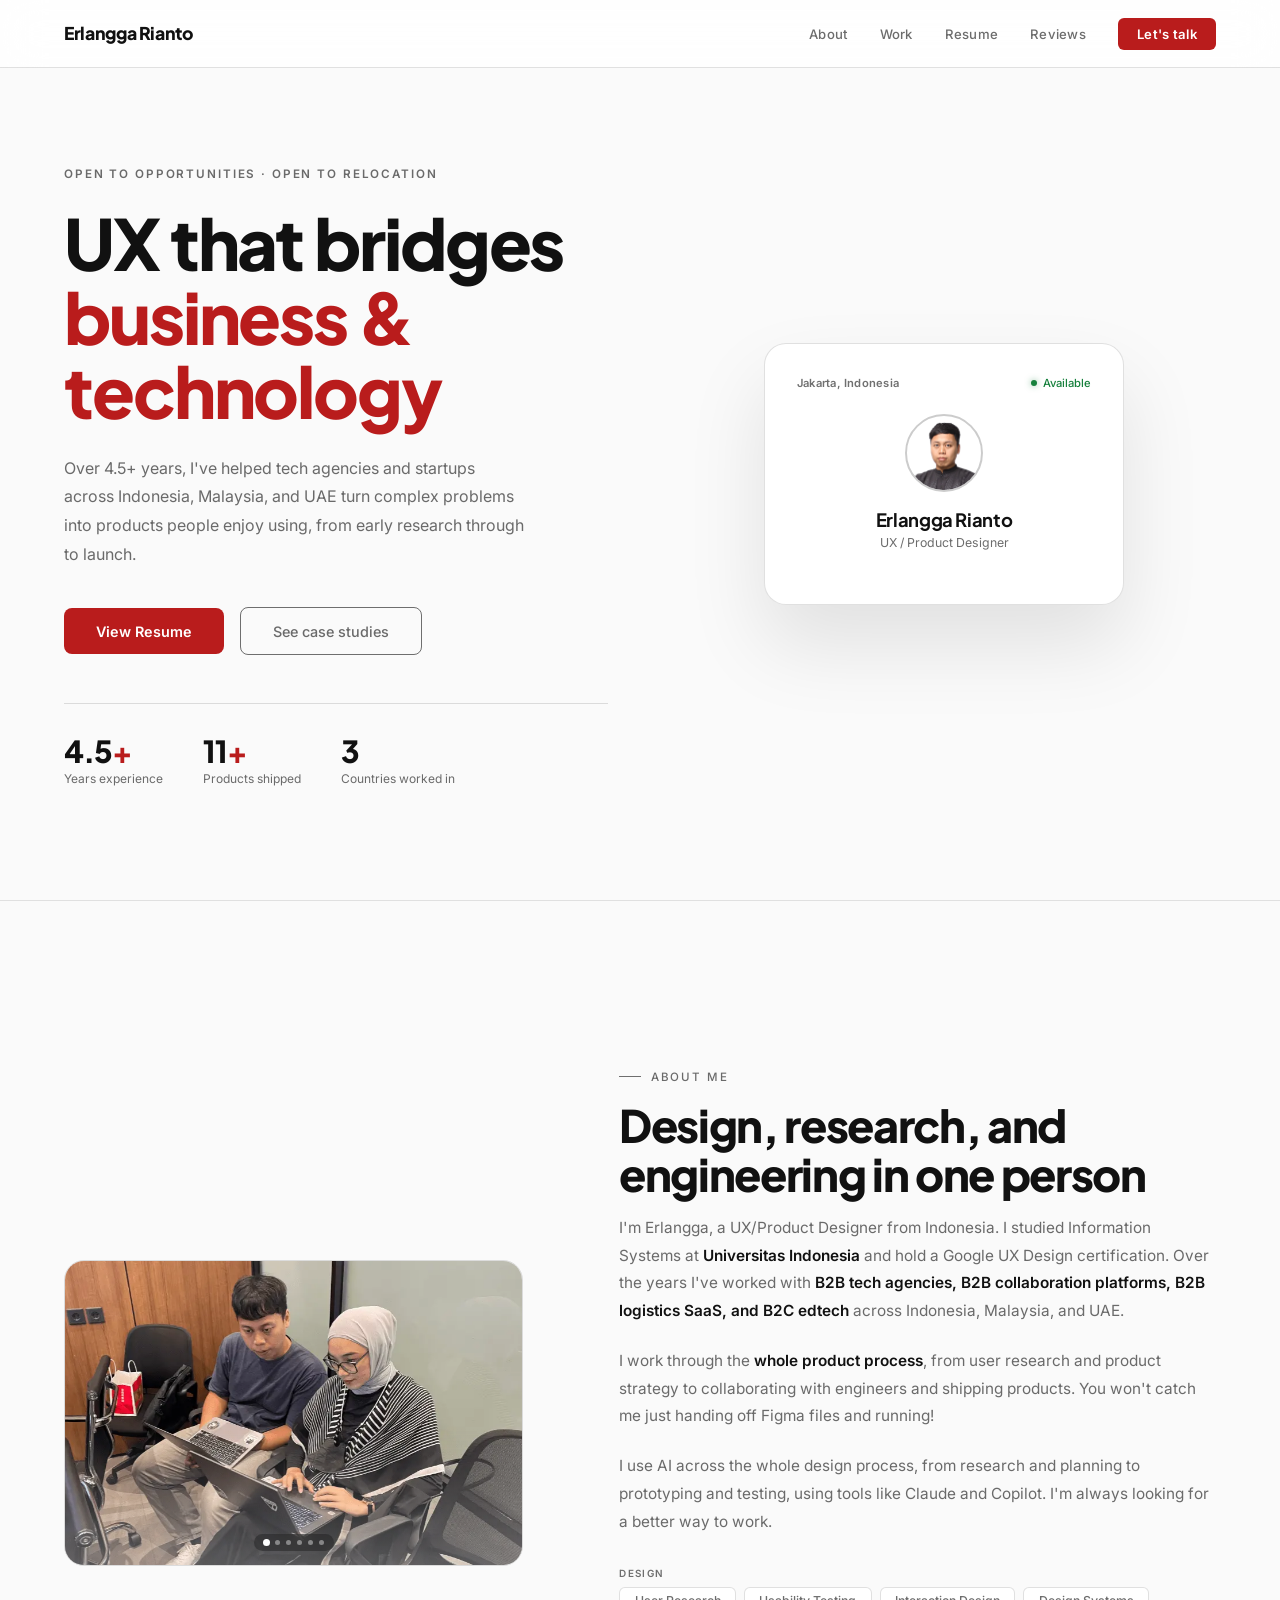
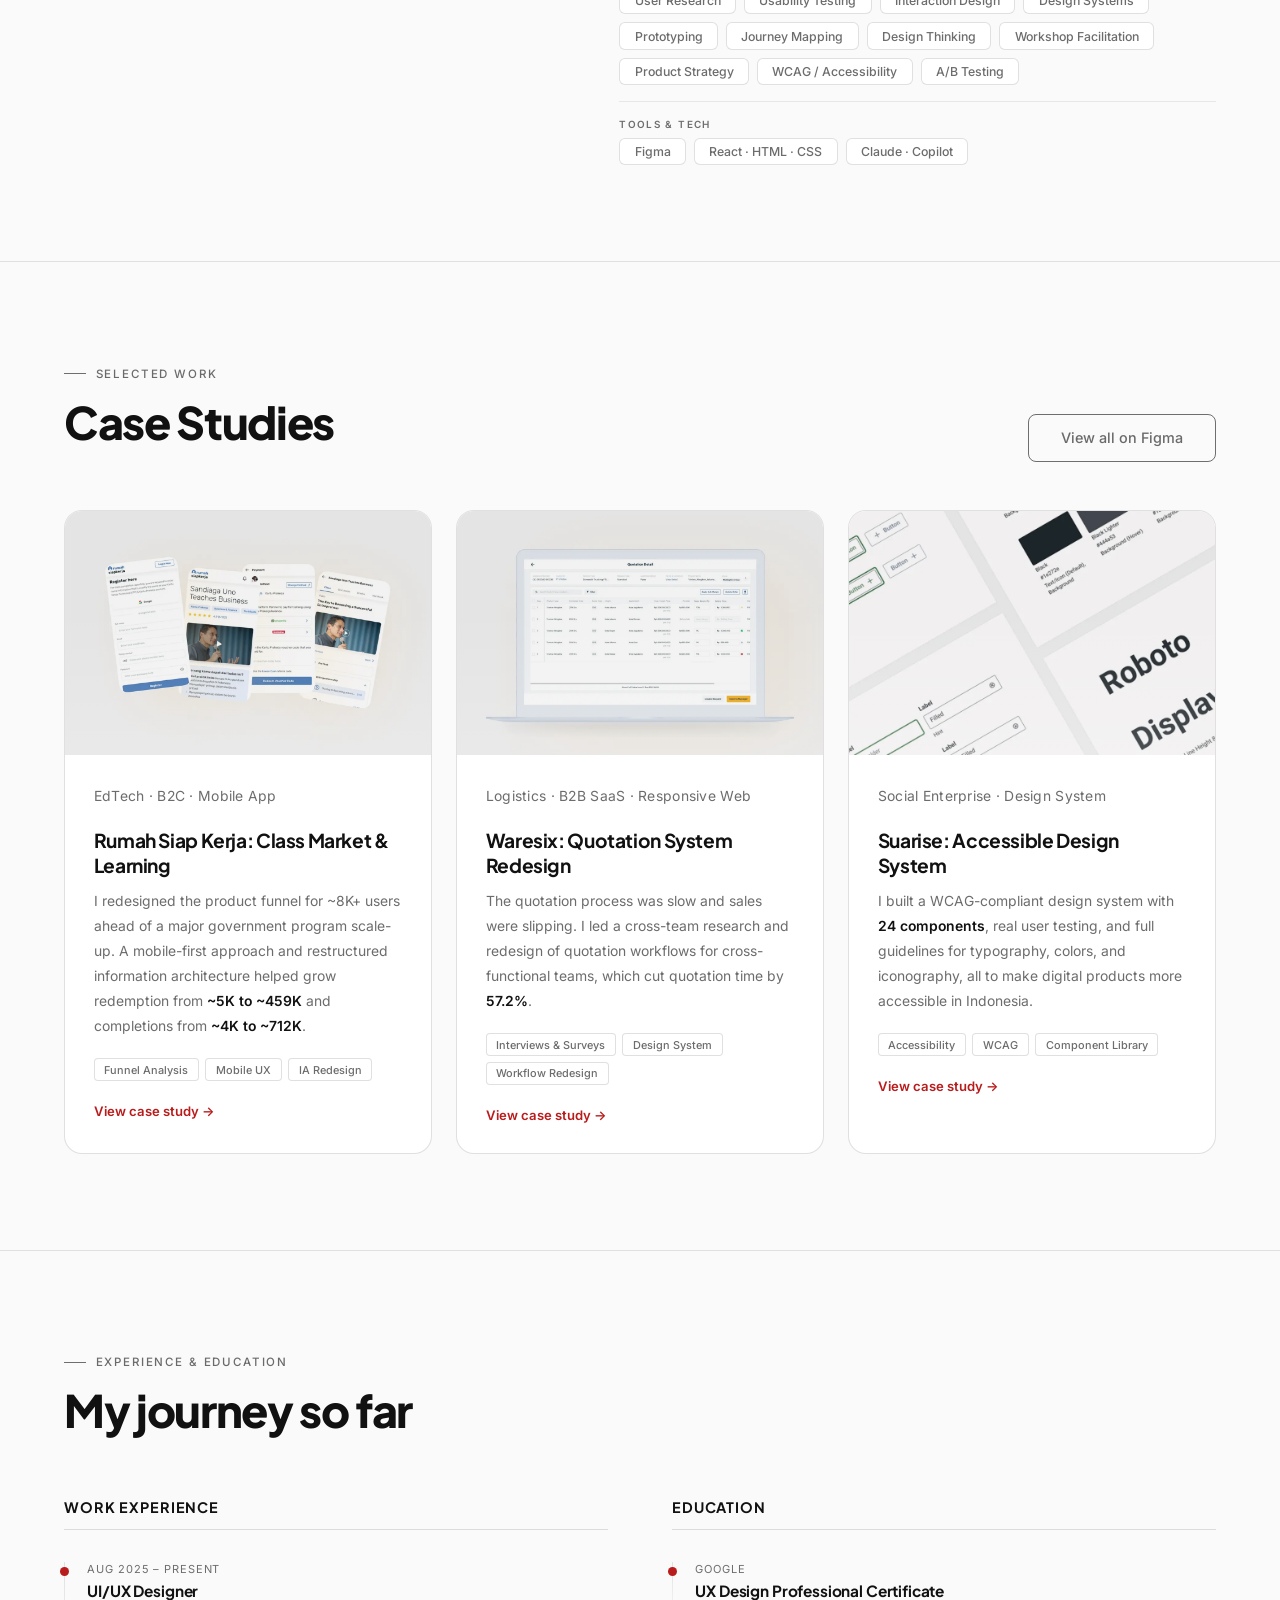
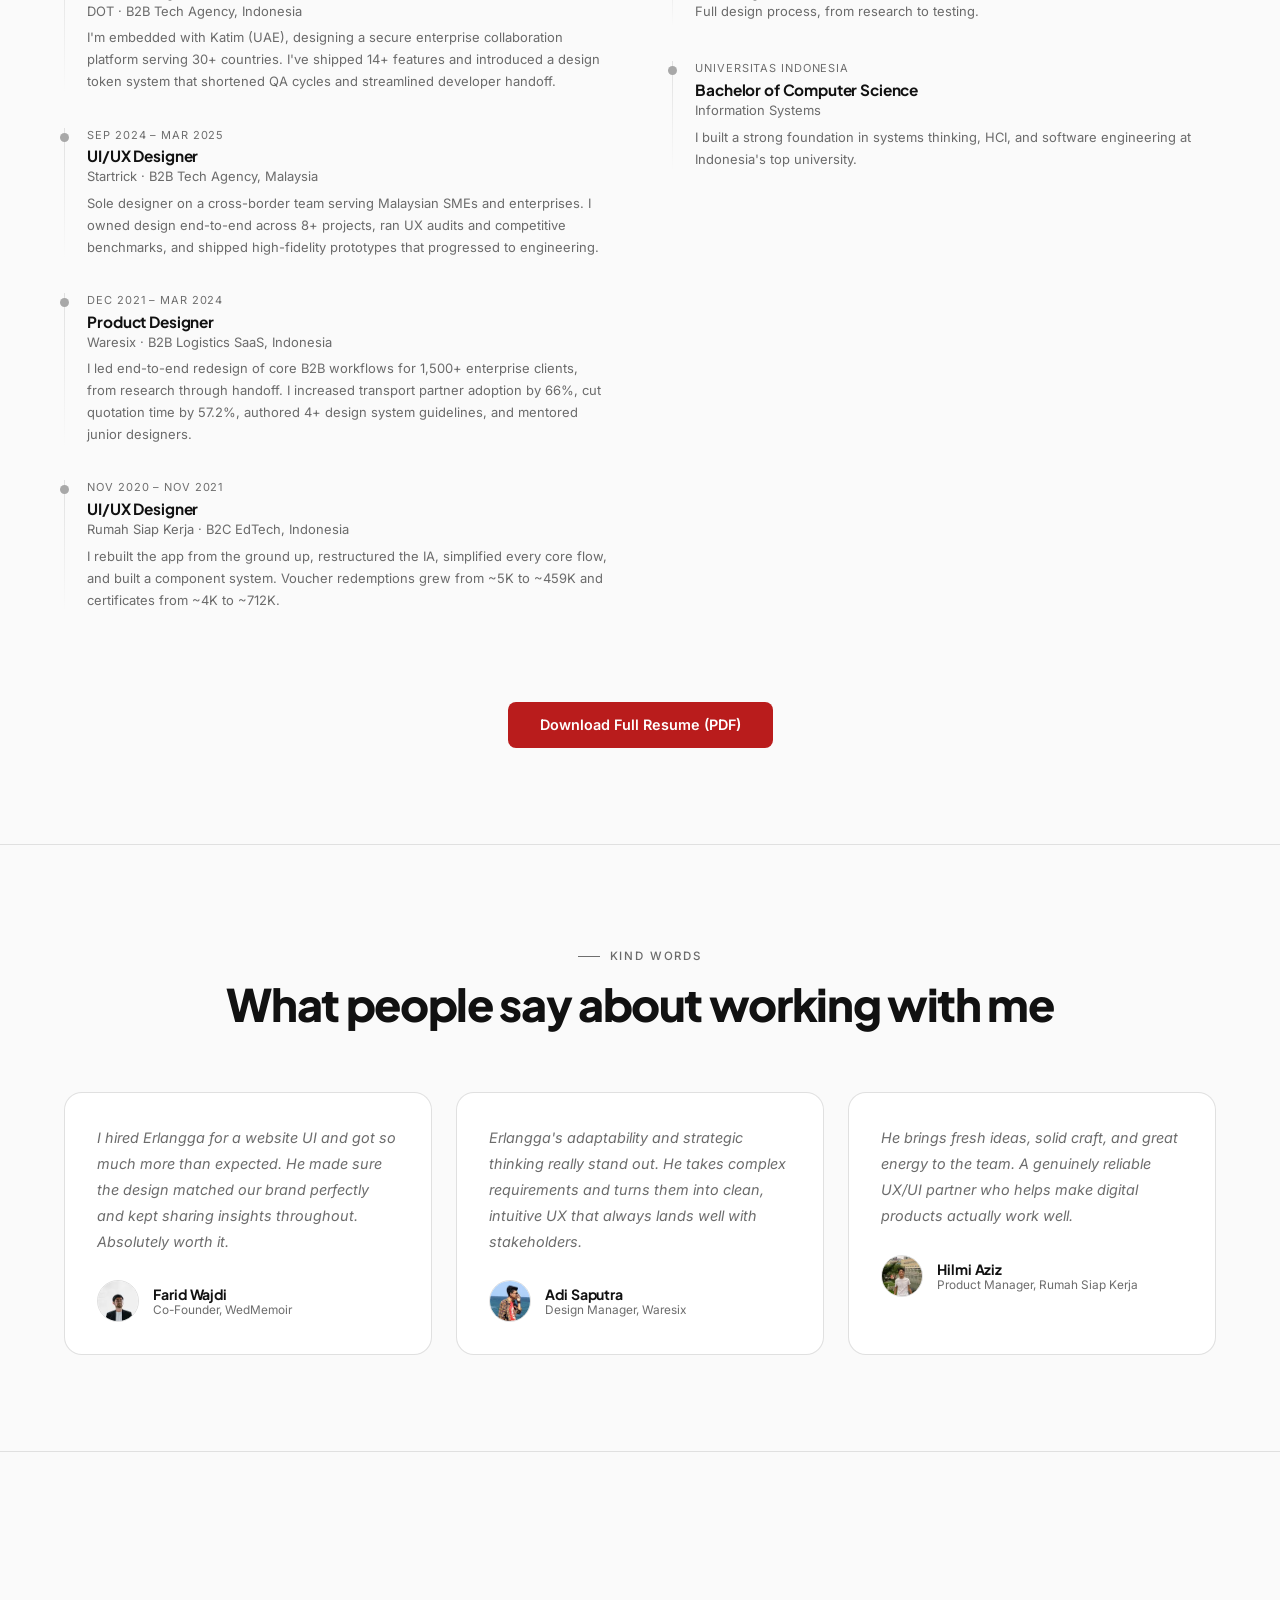
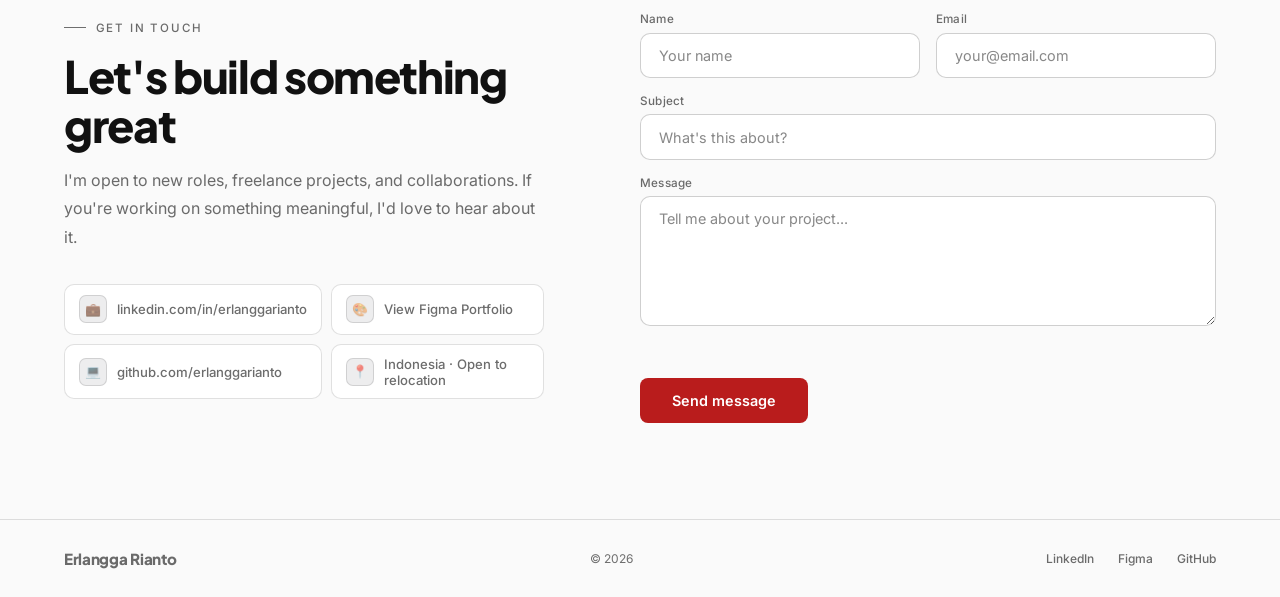
==== commit 0f1d938a: "Trim redundant elements and quiet down dense components Landing page: remove the hero card duplicate" ====
--- a/index.html
+++ b/index.html
@@ -179,32 +179,6 @@
               </div>
               <div class="card-name">Erlangga Rianto</div>
               <div class="card-role">UX / Product Designer</div>
-              <div class="card-stats">
-                <div class="stat-box">
-                  <span class="n">4.5+</span><span class="l">Years</span>
-                </div>
-                <div class="stat-box">
-                  <span class="n">11+</span><span class="l">Products</span>
-                </div>
-                <div class="stat-box">
-                  <span class="n">3</span><span class="l">Countries</span>
-                </div>
-              </div>
-              <div class="card-tags">
-                <span class="card-tag">User Research</span>
-                <span class="card-tag">Design Systems</span>
-                <span class="card-tag">Frontend Development</span>
-                <span class="card-tag">User Testing</span>
-                <span class="card-tag">Product Strategy</span>
-              </div>
-            </div>
-            <div class="float-badge float-badge-1">
-              <div class="fb-val">57.2%</div>
-              <div class="fb-lbl">Faster quotations</div>
-            </div>
-            <div class="float-badge float-badge-2">
-              <div class="fb-val">+66%</div>
-              <div class="fb-lbl">User adoption</div>
             </div>
           </div>
         </div>
@@ -293,10 +267,6 @@
                 <span class="ac-dot"></span>
                 <span class="ac-dot"></span>
               </div>
-            </div>
-            <div class="exp-badge">
-              <div class="en">Full Stack</div>
-              <div class="el">Designer</div>
             </div>
           </div>
           <div class="about-content">
@@ -431,9 +401,7 @@
               </p>
               <div class="project-chips">
                 <span class="project-chip">Interviews & Surveys</span>
-                <span class="project-chip">Stakeholder Research</span>
                 <span class="project-chip">Design System</span>
-                <span class="project-chip">A/B Testing</span>
                 <span class="project-chip">Workflow Redesign</span>
               </div>
               <span class="project-link" aria-hidden="true"
@@ -594,7 +562,6 @@
         </div>
         <div class="t-grid">
           <div class="t-card">
-            <div class="t-qt" aria-hidden="true">"</div>
             <p class="t-text">
               I hired Erlangga for a website UI and got so much more than
               expected. He made sure the design matched our brand perfectly and
@@ -622,7 +589,6 @@
             </a>
           </div>
           <div class="t-card">
-            <div class="t-qt" aria-hidden="true">"</div>
             <p class="t-text">
               Erlangga's adaptability and strategic thinking really stand out.
               He takes complex requirements and turns them into clean, intuitive
@@ -650,7 +616,6 @@
             </a>
           </div>
           <div class="t-card">
-            <div class="t-qt" aria-hidden="true">"</div>
             <p class="t-text">
               He brings fresh ideas, solid craft, and great energy to the team.
               A genuinely reliable UX/UI partner who helps make digital products
--- a/css/style.css
+++ b/css/style.css
@@ -390,84 +390,12 @@
   margin-bottom: 1.4rem;
 }
 
-.card-stats {
-  display: grid;
-  grid-template-columns: repeat(3, 1fr);
-  gap: 0.7rem;
-  margin-bottom: 1.4rem;
-}
-.stat-box {
-  background: rgba(255, 255, 255, 0.6);
-  border: 1px solid var(--border);
-  border-radius: 10px;
-  padding: 0.75rem 0.4rem;
-  text-align: center;
-}
-.stat-box .n {
-  font-family: "Plus Jakarta Sans", sans-serif;
-  font-size: 1rem;
-  font-weight: 700;
-  letter-spacing: -0.02em;
-  color: var(--white);
-  display: block;
-}
-.stat-box .l {
-  font-size: 0.62rem;
-  color: var(--white-dim);
-  letter-spacing: 0.08em;
-  text-transform: uppercase;
-}
-
-.card-tags {
-  display: flex;
-  flex-wrap: wrap;
-  gap: 0.4rem;
-  justify-content: center;
-}
-.card-tag {
-  padding: 0.22rem 0.65rem;
-  background: rgba(255, 255, 255, 0.75);
-  border: 1px solid var(--border);
-  border-radius: 100px;
-  font-size: 0.67rem;
-  color: var(--white-dim);
-  font-weight: 500;
-}
-
-.float-badge {
-  position: absolute;
-  background: #ffffffd0;
-  border: 1px solid var(--border-bright);
-  border-radius: 12px;
-  padding: 0.65rem 1rem;
-  backdrop-filter: blur(12px);
-  font-size: 0.72rem;
-  box-shadow: 0 8px 24px #00000014;
-}
-.float-badge-1 {
-  top: 10px;
-  right: -30px;
-}
-.float-badge-2 {
-  bottom: 40px;
-  left: -35px;
-}
-.fb-val {
-  font-family: "Plus Jakarta Sans", sans-serif;
-  font-size: 1.05rem;
-  font-weight: 700;
-  letter-spacing: -0.02em;
-  color: var(--red);
-}
-.fb-lbl {
-  color: var(--white-dim);
-  font-size: 0.67rem;
-  margin-top: 0.1rem;
-}
-
 /* SECTIONS */
 section {
-  padding: 4.5rem 5%;
+  padding: 6rem 5%;
+}
+main > section + section {
+  border-top: 1px solid var(--divider);
 }
 
 .section-eyebrow {
@@ -507,10 +435,6 @@
 }
 
 /* ABOUT */
-#about {
-  background: var(--bg2);
-}
-
 .about-grid {
   display: grid;
   grid-template-columns: 1fr 1.3fr;
@@ -611,33 +535,6 @@
 .ac-btn:hover { background: #00000070; }
 .ac-btn-prev { left: 10px; }
 .ac-btn-next { right: 10px; }
-.exp-badge {
-  position: absolute;
-  bottom: -20px;
-  right: -20px;
-  background: #ffffffd0;
-  backdrop-filter: blur(12px);
-  -webkit-backdrop-filter: blur(12px);
-  border: 1px solid var(--border-bright);
-  border-radius: 16px;
-  padding: 1.1rem 1.5rem;
-}
-.exp-badge .en {
-  font-family: "Plus Jakarta Sans", sans-serif;
-  font-size: 1.75rem;
-  font-weight: 800;
-  letter-spacing: -0.03em;
-  color: var(--white);
-  line-height: 1;
-}
-.exp-badge .el {
-  font-size: 0.85rem;
-  color: var(--white-dim);
-  letter-spacing: 0.08em;
-  text-transform: uppercase;
-  margin-top: 0.3rem;
-}
-
 .about-content p:not(.section-eyebrow) {
   font-size: 0.96rem;
   line-height: 1.8;
@@ -693,10 +590,6 @@
   color: var(--white);
 }
 /* PROJECTS */
-#projects {
-  background: var(--bg);
-}
-
 .projects-header {
   display: flex;
   justify-content: space-between;
@@ -813,10 +706,6 @@
 }
 
 /* RESUME */
-#resume {
-  background: var(--bg2);
-}
-
 .resume-layout {
   display: grid;
   grid-template-columns: 1fr 1fr;
@@ -893,10 +782,6 @@
 }
 
 /* TESTIMONIALS */
-#testimonials {
-  background: var(--bg);
-}
-
 .t-grid {
   display: grid;
   grid-template-columns: repeat(3, 1fr);
@@ -917,14 +802,6 @@
   border-color: var(--border-bright);
 }
 
-.t-qt {
-  font-family: "Plus Jakarta Sans", sans-serif;
-  font-size: 3.5rem;
-  color: var(--white-dim);
-  line-height: 0.7;
-  margin-bottom: 1rem;
-  opacity: 0.55;
-}
 .t-text {
   font-size: 0.9rem;
   line-height: 1.8;
@@ -975,35 +852,12 @@
 }
 
 /* CONTACT */
-#contact {
-  background: var(--bg2);
-  position: relative;
-  overflow: hidden;
-}
-#contact::before {
-  content: "";
-  position: absolute;
-  top: 50%;
-  left: 50%;
-  transform: translate(-50%, -50%);
-  width: 700px;
-  height: 400px;
-  background: radial-gradient(
-    ellipse,
-    #b91c1c0f 0%,
-    transparent 70%
-  );
-  pointer-events: none;
-}
-
 .contact-layout {
   display: grid;
   grid-template-columns: 1fr 1.2fr;
   gap: 6rem;
   align-items: start;
   margin-top: 4rem;
-  position: relative;
-  z-index: 2;
 }
 
 .contact-links {
@@ -1216,12 +1070,6 @@
   .hero-card {
     width: 300px;
   }
-  .float-badge-1 {
-    right: -10px;
-  }
-  .float-badge-2 {
-    left: -10px;
-  }
   .t-grid {
     grid-template-columns: repeat(2, 1fr);
   }
@@ -1238,9 +1086,6 @@
   .hero-visual {
     display: none;
   }
-  .float-badge {
-    display: none;
-  }
 
   .about-grid {
     grid-template-columns: 1fr;
@@ -1253,10 +1098,6 @@
   .ac-dots {
     bottom: auto;
     top: 14px;
-  }
-  .exp-badge {
-    right: 10px;
-    bottom: -15px;
   }
 
   .contact-layout {
@@ -1365,7 +1206,7 @@
     overflow-wrap: break-word;
   }
   section {
-    padding: 3.5rem 5%;
+    padding: 4.5rem 5%;
   }
 
   footer {
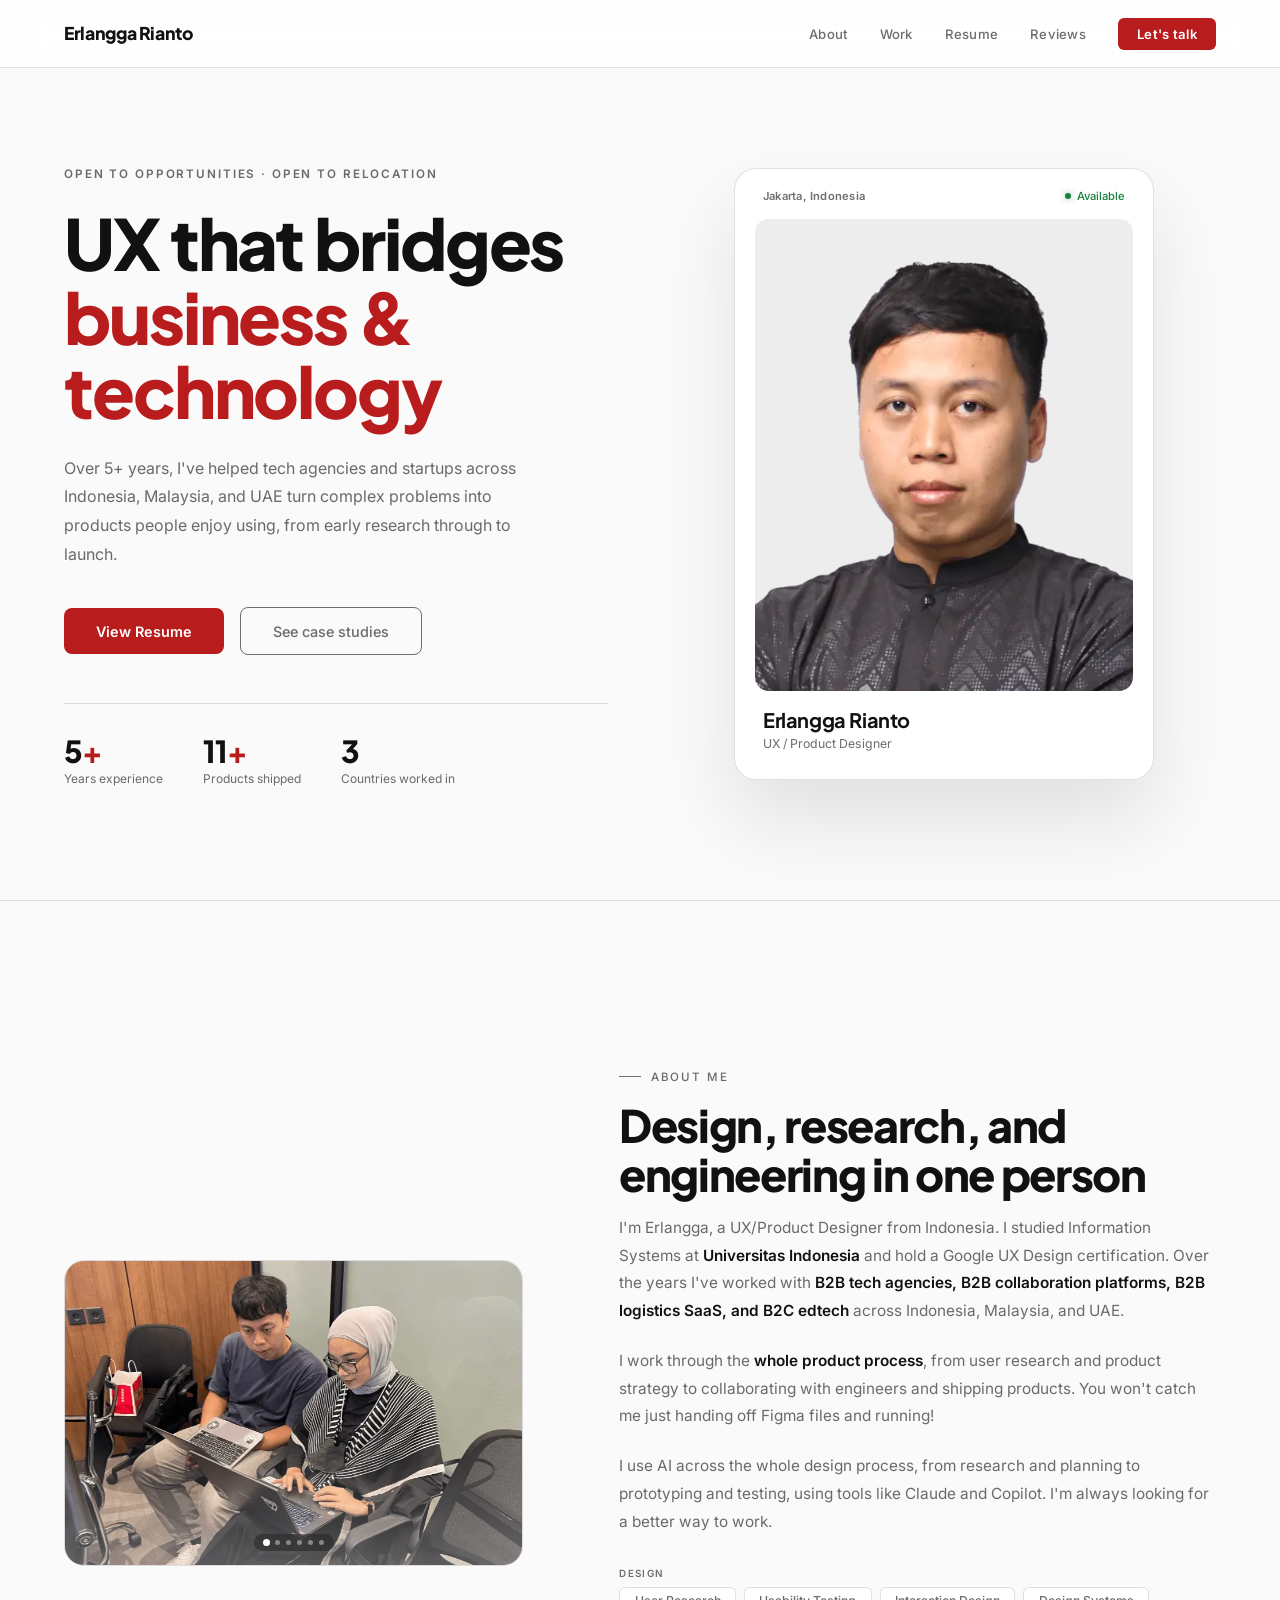
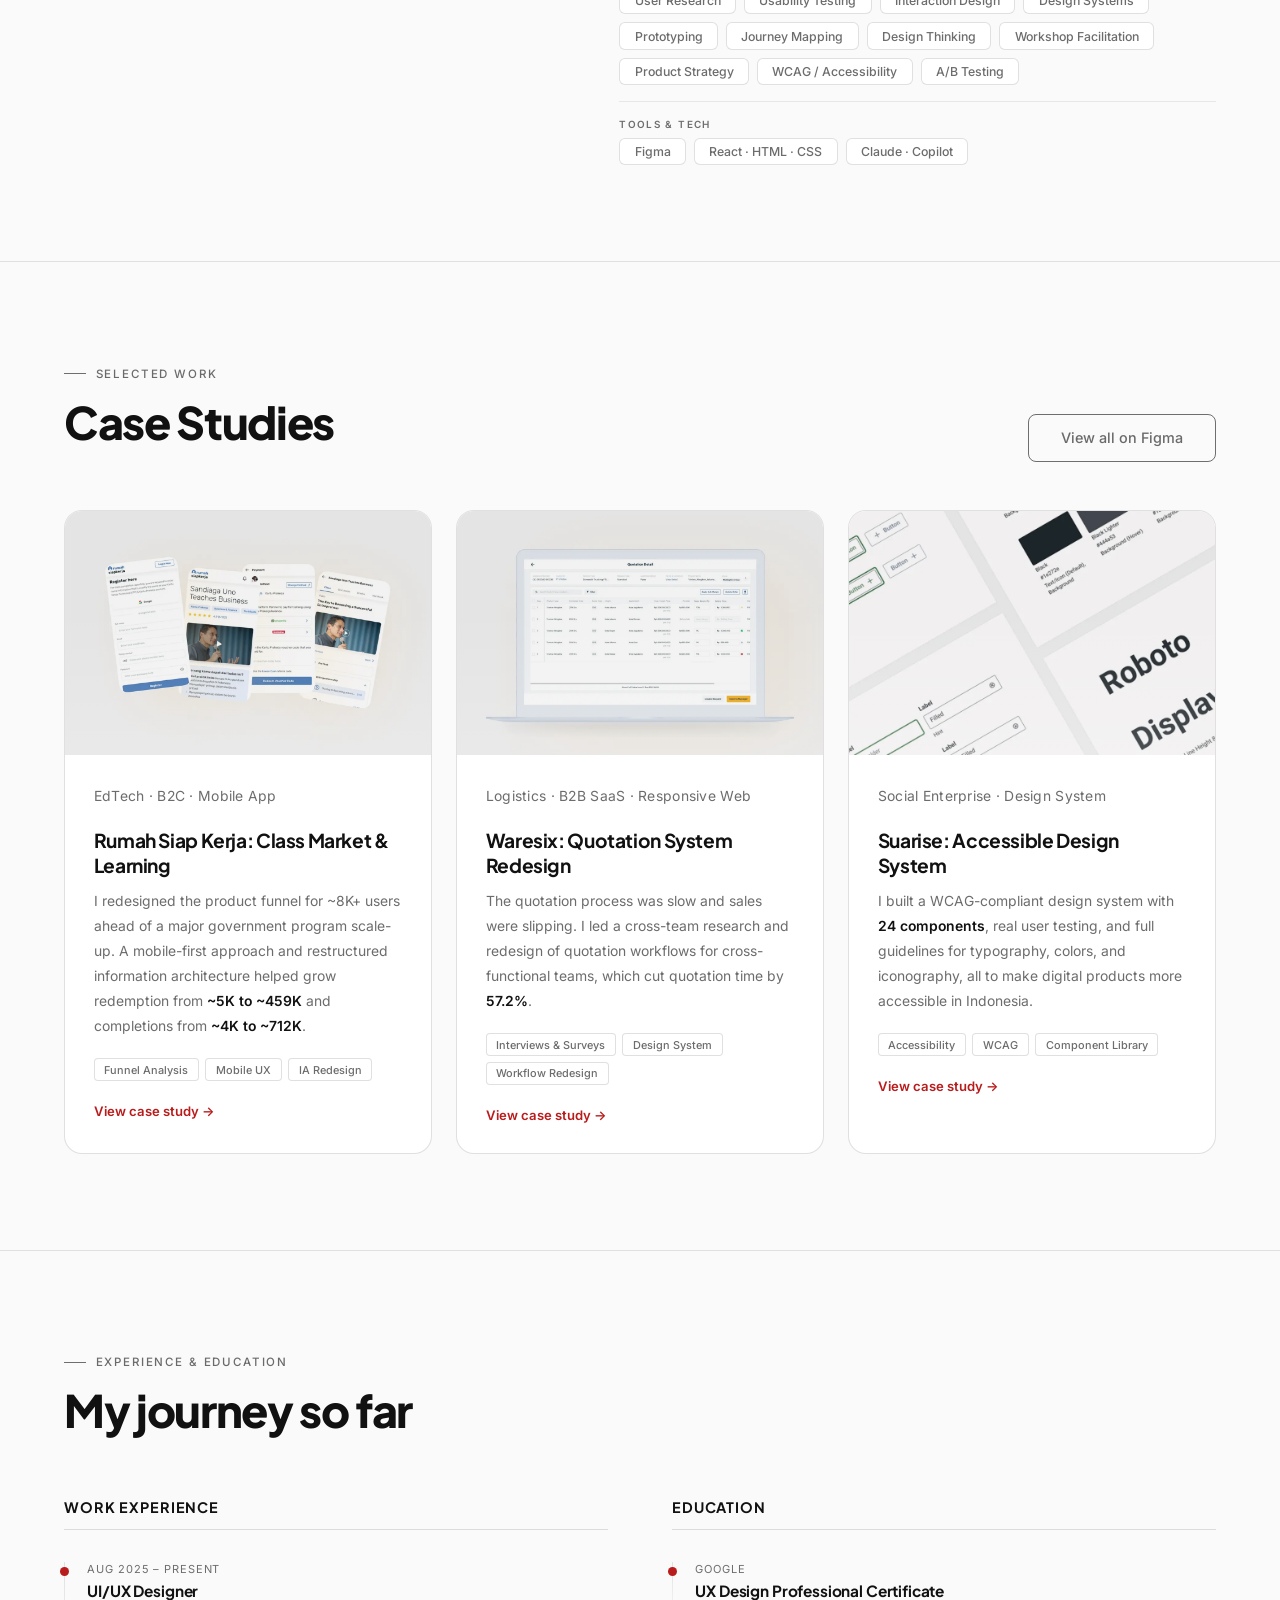
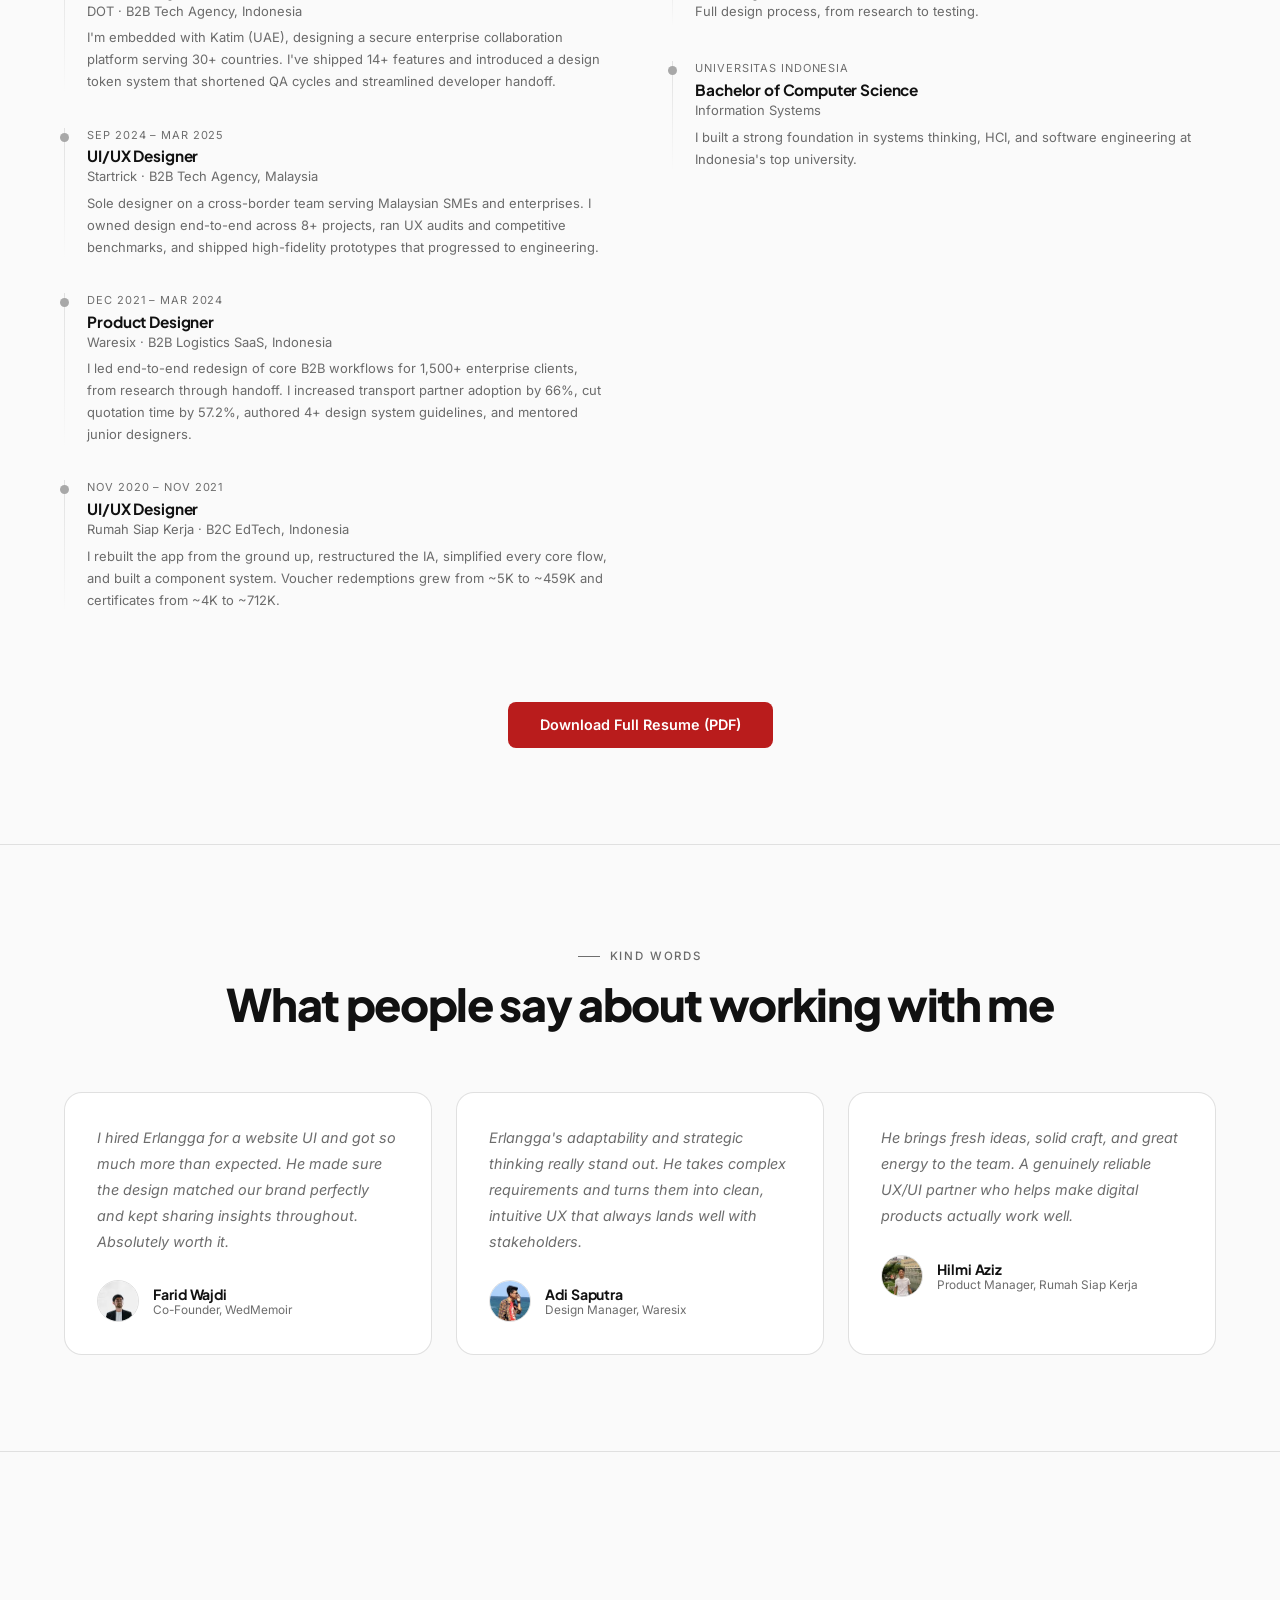
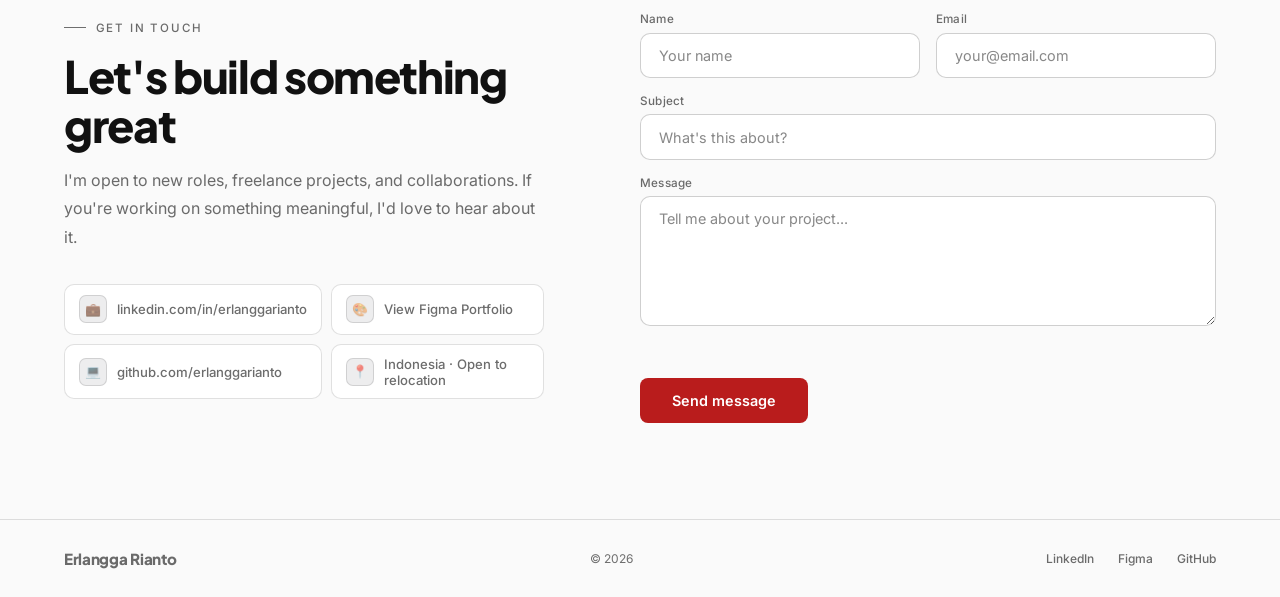
==== commit 0833cf5f: "Make the hero photo the card's focal point Replace the small circular avatar with a card-width 4:5 p" ====
--- a/index.html
+++ b/index.html
@@ -8,7 +8,7 @@
     <!-- SEO -->
     <meta
       name="description"
-      content="Erlangga Rianto is a UX/Product Designer from Indonesia with 4.5+ years of experience helping tech agencies and startups across SEA and EMEA turn complex problems into products people love."
+      content="Erlangga Rianto is a UX/Product Designer from Indonesia with 5+ years of experience helping tech agencies and startups across SEA and EMEA turn complex problems into products people love."
     />
     <meta
       name="keywords"
@@ -28,7 +28,7 @@
     <meta property="og:title" content="Erlangga Rianto | UX/Product Designer" />
     <meta
       property="og:description"
-      content="UX/Product Designer with 4.5+ years helping teams across SEA and EMEA ship products people actually enjoy using."
+      content="UX/Product Designer with 5+ years helping teams across SEA and EMEA ship products people actually enjoy using."
     />
     <meta
       property="og:image"
@@ -45,7 +45,7 @@
     />
     <meta
       name="twitter:description"
-      content="UX/Product Designer with 4.5+ years helping teams across SEA and EMEA ship products people actually enjoy using."
+      content="UX/Product Designer with 5+ years helping teams across SEA and EMEA ship products people actually enjoy using."
     />
     <meta
       name="twitter:image"
@@ -61,7 +61,7 @@
         "url": "https://erlanggarianto.github.io/",
         "image": "https://erlanggarianto.github.io/assets/images/Erlangga.webp",
         "jobTitle": "UX/Product Designer",
-        "description": "UX/Product Designer from Indonesia with 4.5+ years of experience across SEA and EMEA.",
+        "description": "UX/Product Designer from Indonesia with 5+ years of experience across SEA and EMEA.",
         "alumniOf": {
           "@type": "CollegeOrUniversity",
           "name": "Universitas Indonesia"
@@ -130,7 +130,7 @@
               >
             </h1>
             <p class="hero-desc">
-              Over 4.5+ years, I've helped tech agencies and startups across
+              Over 5+ years, I've helped tech agencies and startups across
               Indonesia, Malaysia, and UAE turn complex problems into products
               people enjoy using, from early research through to launch.
             </p>
@@ -147,7 +147,7 @@
             </div>
             <div class="hero-stats">
               <div>
-                <div class="stat-big">4.5<span>+</span></div>
+                <div class="stat-big">5<span>+</span></div>
                 <div class="stat-small">Years experience</div>
               </div>
               <div>
@@ -169,16 +169,18 @@
                   ><span class="status-dot"></span>Available</span
                 >
               </div>
-              <div class="card-photo">
+              <div class="card-portrait">
                 <img
                   src="./assets/images/Erlangga.webp"
-                  alt="Erlangga Rianto, UX/Product Designer"
+                  alt=""
                   fetchpriority="high"
                   decoding="sync"
                 />
               </div>
-              <div class="card-name">Erlangga Rianto</div>
-              <div class="card-role">UX / Product Designer</div>
+              <div class="card-meta">
+                <div class="card-name">Erlangga Rianto</div>
+                <div class="card-role">UX / Product Designer</div>
+              </div>
             </div>
           </div>
         </div>
--- a/css/style.css
+++ b/css/style.css
@@ -322,11 +322,11 @@
 }
 
 .hero-card {
-  width: 360px;
+  width: 420px;
   background: var(--bg3);
   border: 1px solid #0000001f;
   border-radius: 22px;
-  padding: 2rem;
+  padding: 1.25rem;
   box-shadow: 0 40px 80px #0000001a;
   position: relative;
   overflow: hidden;
@@ -336,7 +336,8 @@
   display: flex;
   justify-content: space-between;
   align-items: center;
-  margin-bottom: 1.5rem;
+  margin-bottom: 1rem;
+  padding: 0 0.5rem;
 }
 .card-label {
   font-size: 0.7rem;
@@ -360,25 +361,26 @@
   box-shadow: 0 0 6px #16803c80;
 }
 
-.card-photo {
-  width: 78px;
-  height: 78px;
-  border-radius: 50%;
+.card-portrait {
+  width: 100%;
+  aspect-ratio: 4 / 5;
+  border-radius: 14px;
   overflow: hidden;
-  border: 2px solid #00000033;
-  margin: 0 auto 1rem;
-}
-.card-photo img {
+  background: var(--surface);
+}
+.card-portrait img {
   width: 100%;
   height: 100%;
   object-fit: cover;
   object-position: top;
 }
+.card-meta {
+  padding: 1rem 0.5rem 0.5rem;
+}
 .card-name {
   font-family: "Plus Jakarta Sans", sans-serif;
-  font-size: 1.15rem;
+  font-size: 1.25rem;
   font-weight: 700;
-  text-align: center;
   margin-bottom: 0.25rem;
   letter-spacing: -0.02em;
   color: var(--white);
@@ -386,8 +388,6 @@
 .card-role {
   font-size: 0.77rem;
   color: var(--white-dim);
-  text-align: center;
-  margin-bottom: 1.4rem;
 }
 
 /* SECTIONS */
@@ -1068,7 +1068,7 @@
     gap: 2rem;
   }
   .hero-card {
-    width: 300px;
+    width: 340px;
   }
   .t-grid {
     grid-template-columns: repeat(2, 1fr);
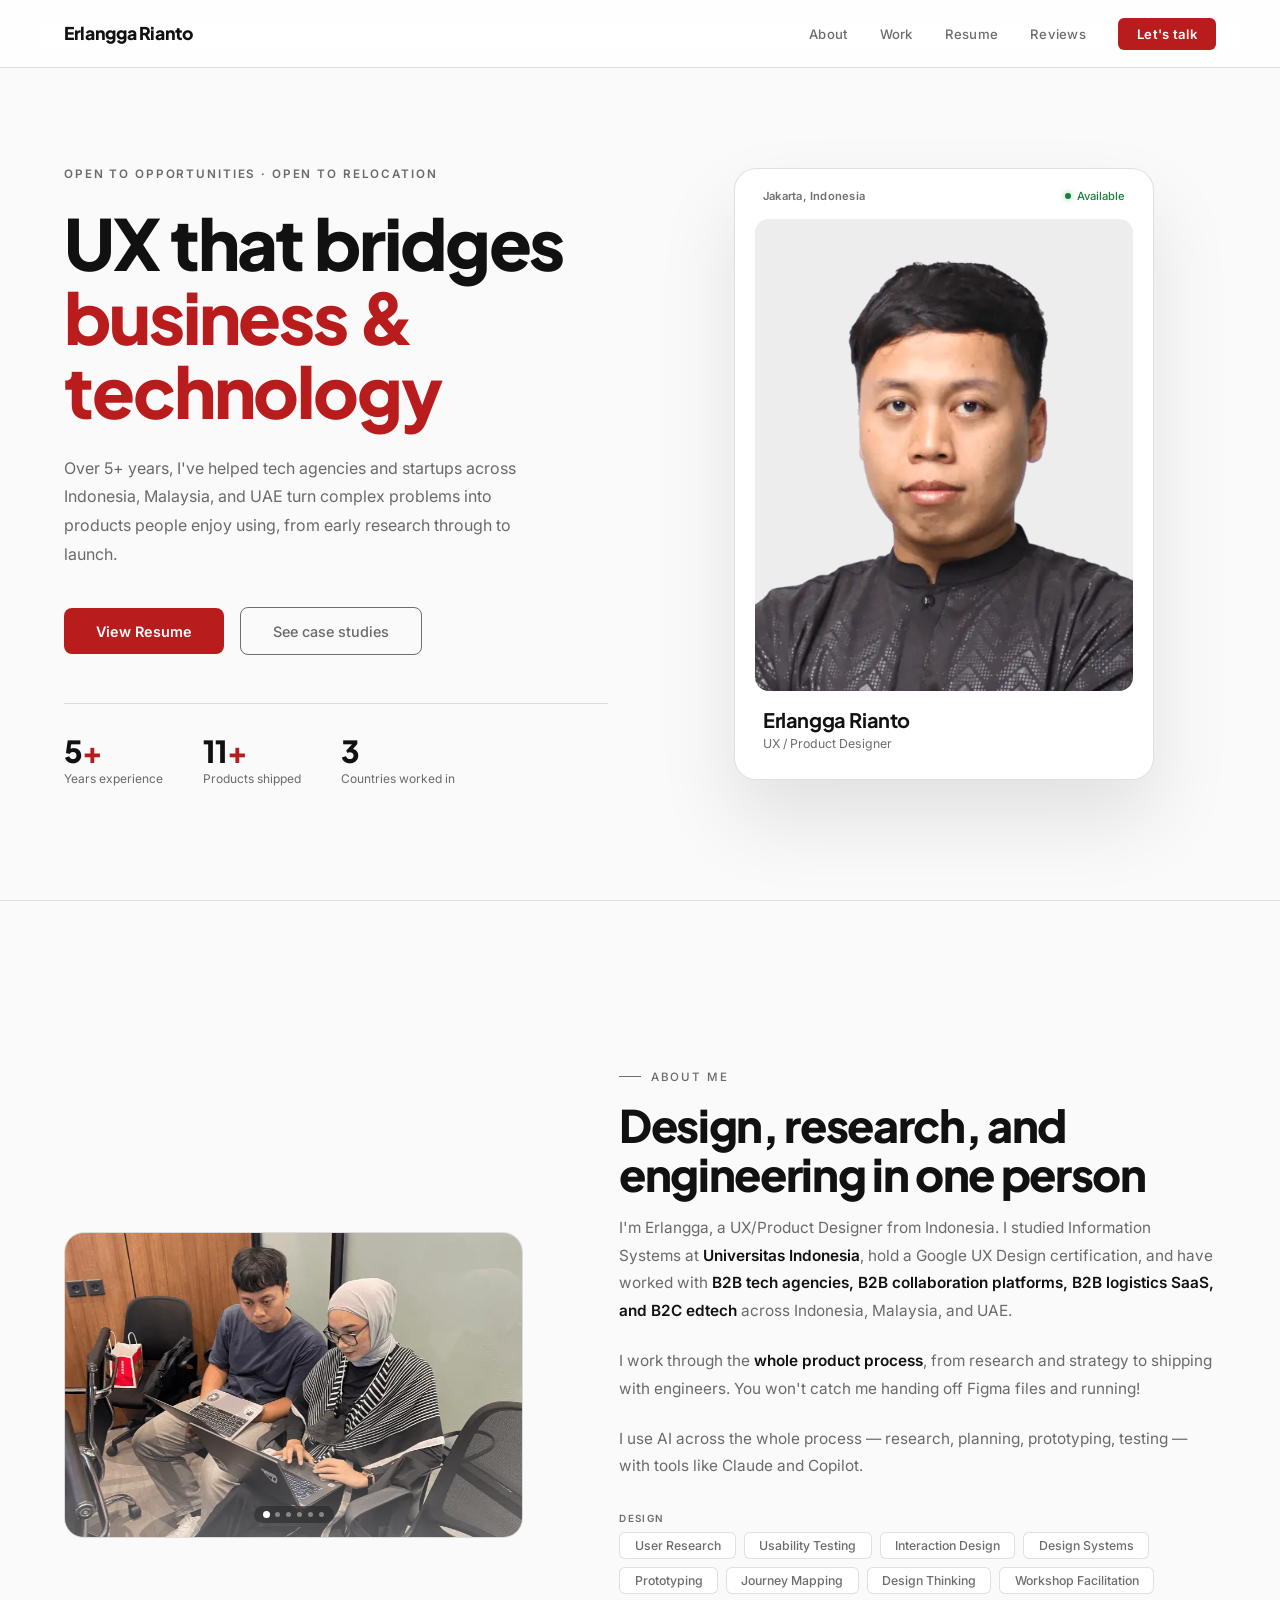
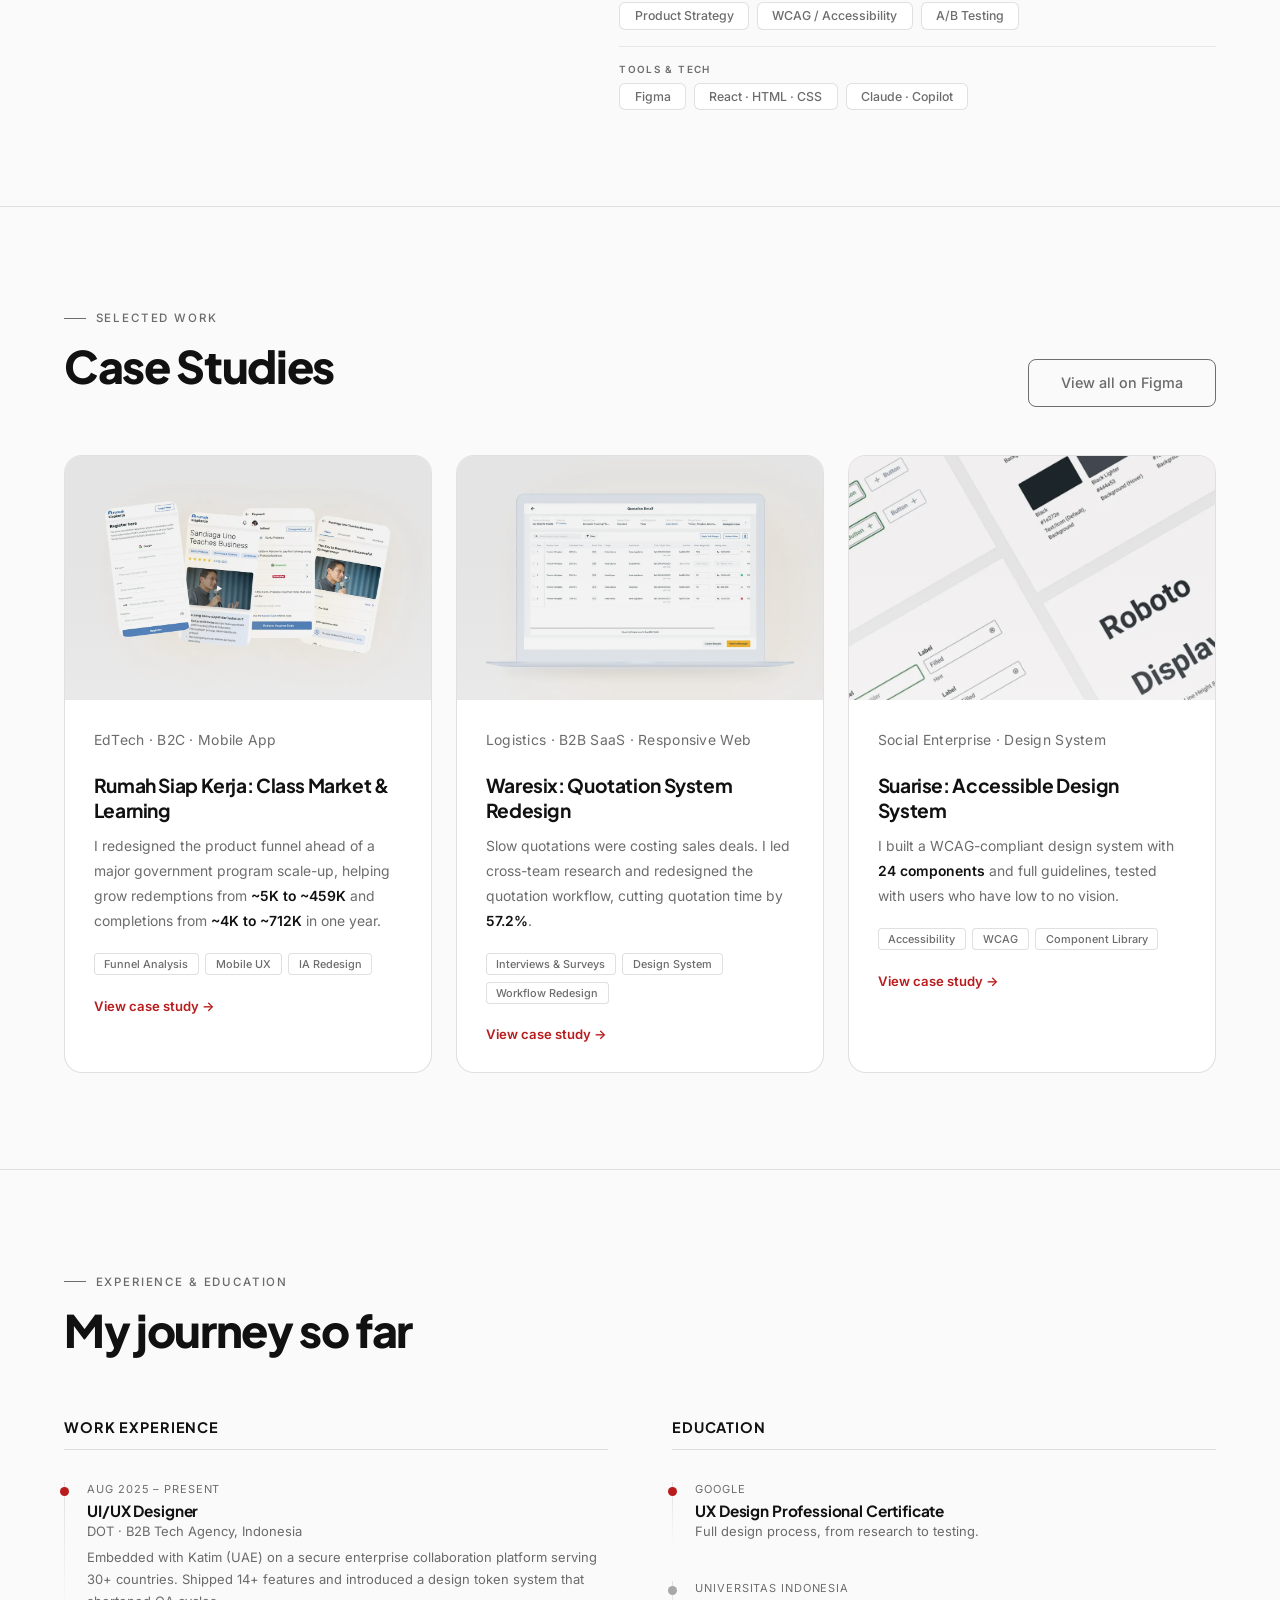
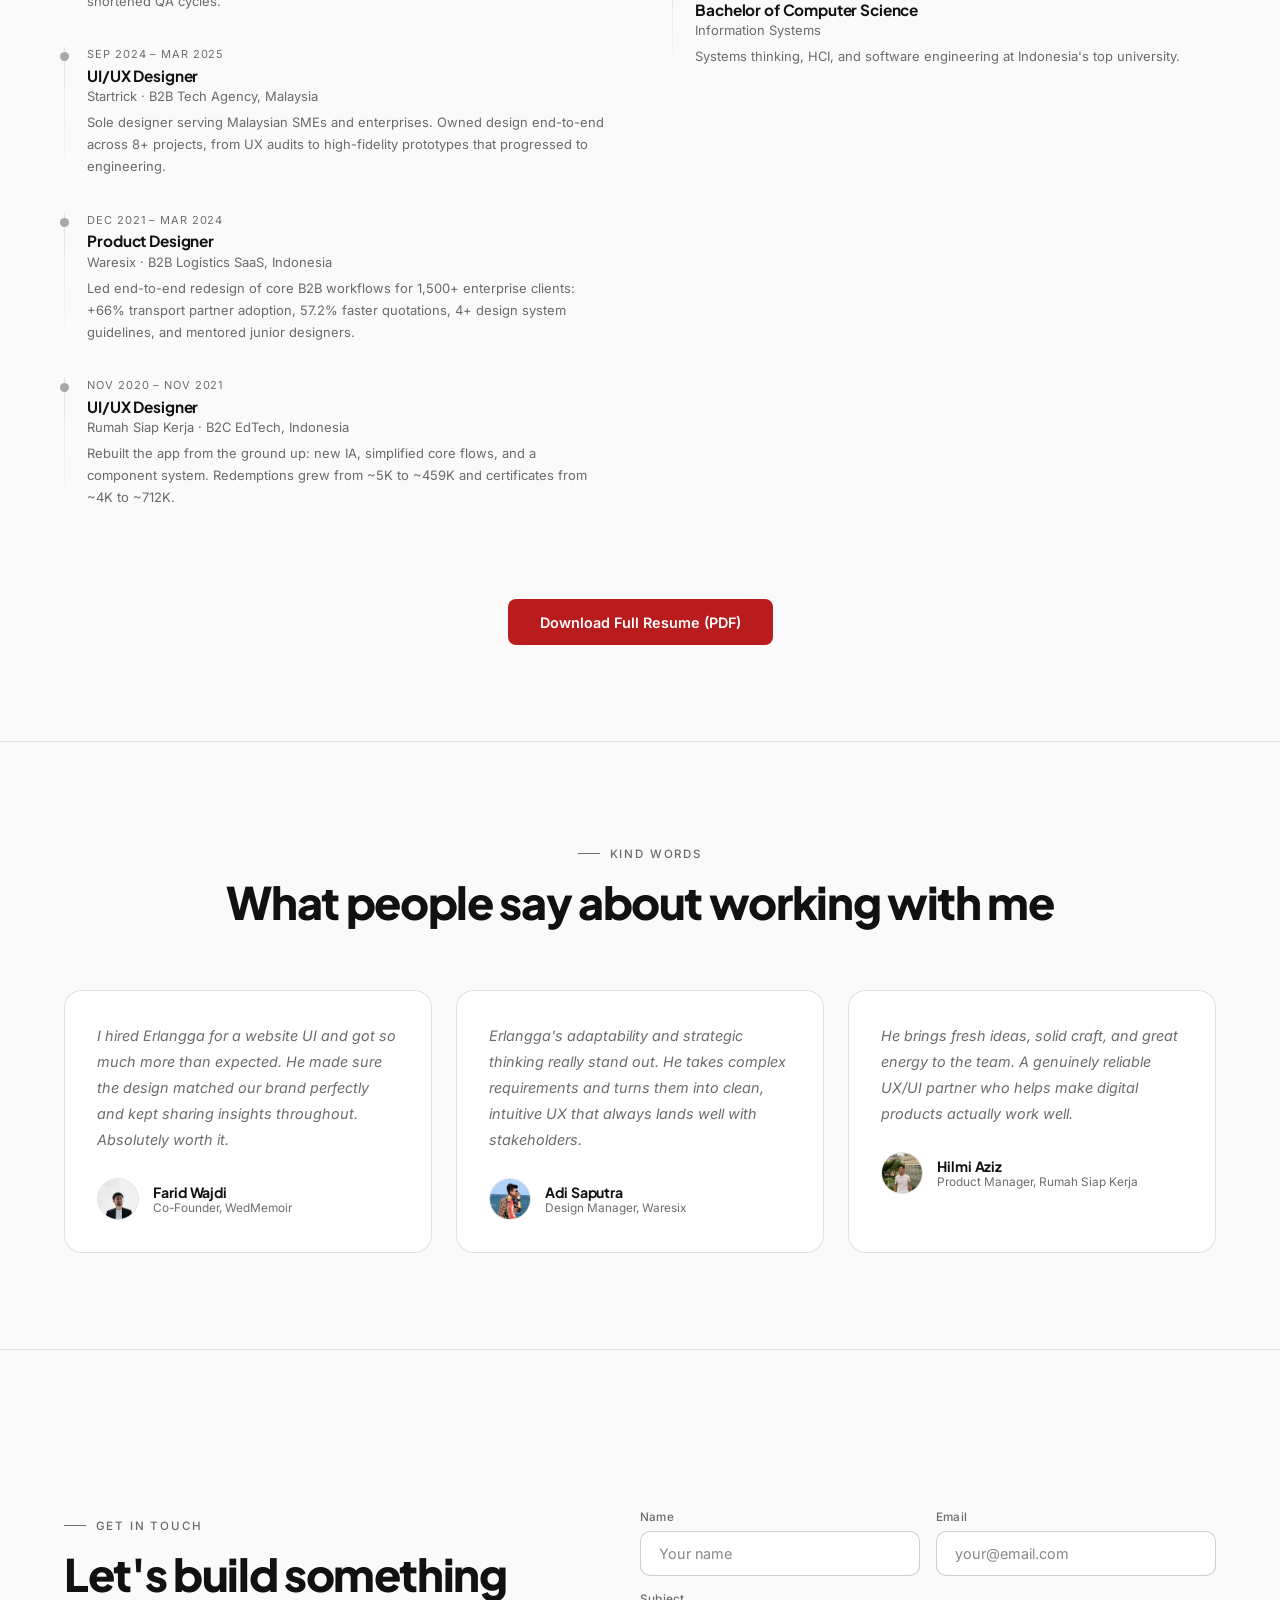
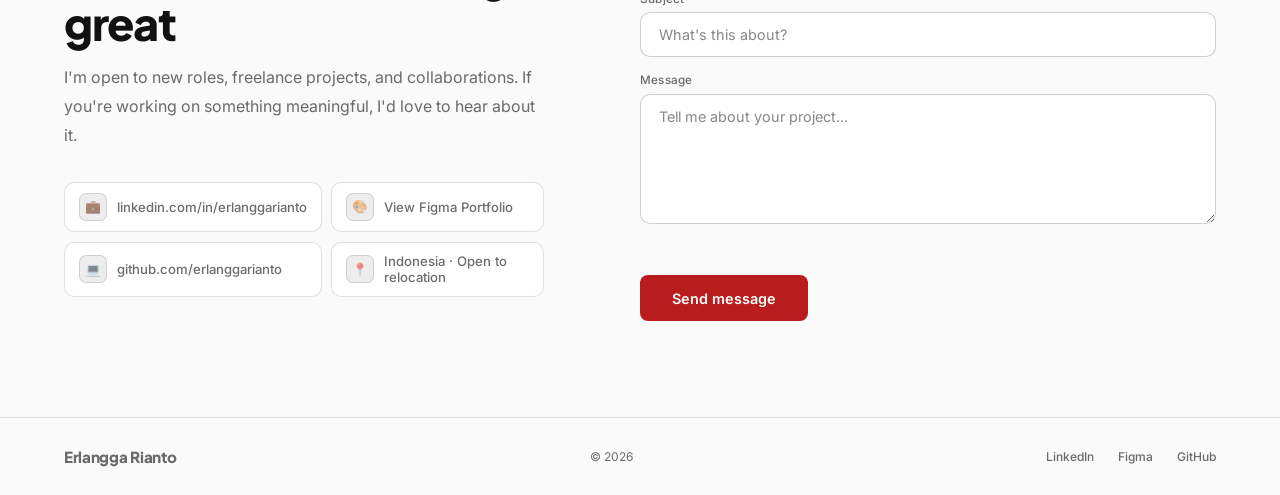
==== commit 57a55ab2: "Condense copy across landing page and case studies Merge the redundant Context sections into The Sho" ====
--- a/index.html
+++ b/index.html
@@ -278,9 +278,8 @@
             </h2>
             <p>
               I'm Erlangga, a UX/Product Designer from Indonesia. I studied
-              Information Systems at <strong>Universitas Indonesia</strong> and
-              hold a Google UX Design certification. Over the years I've worked
-              with
+              Information Systems at <strong>Universitas Indonesia</strong>,
+              hold a Google UX Design certification, and have worked with
               <strong
                 >B2B tech agencies, B2B collaboration platforms, B2B logistics
                 SaaS, and B2C edtech</strong
@@ -289,14 +288,12 @@
             </p>
             <p>
               I work through the <strong>whole product process</strong>, from
-              user research and product strategy to collaborating with engineers
-              and shipping products. You won't catch me just handing off Figma
-              files and running!
+              research and strategy to shipping with engineers. You won't
+              catch me handing off Figma files and running!
             </p>
             <p>
-              I use AI across the whole design process, from research and
-              planning to prototyping and testing, using tools like Claude and
-              Copilot. I'm always looking for a better way to work.
+              I use AI across the whole process — research, planning,
+              prototyping, testing — with tools like Claude and Copilot.
             </p>
             <div class="skills-grid">
               <div class="skill-group">
@@ -361,12 +358,10 @@
               <p class="project-cat">EdTech · B2C · Mobile App</p>
               <h3>Rumah Siap Kerja: Class Market &amp; Learning</h3>
               <p>
-                I redesigned the product funnel for ~8K+ users ahead of a major
-                government program scale-up. A mobile-first approach and
-                restructured information architecture helped grow redemption
-                from
+                I redesigned the product funnel ahead of a major government
+                program scale-up, helping grow redemptions from
                 <strong>~5K to ~459K</strong> and completions from
-                <strong>~4K to ~712K</strong>.
+                <strong>~4K to ~712K</strong> in one year.
               </p>
               <div class="project-chips">
                 <span class="project-chip">Funnel Analysis</span>
@@ -396,10 +391,9 @@
               <p class="project-cat">Logistics · B2B SaaS · Responsive Web</p>
               <h3>Waresix: Quotation System Redesign</h3>
               <p>
-                The quotation process was slow and sales were slipping. I led a
-                cross-team research and redesign of quotation workflows for
-                cross-functional teams, which cut quotation time by
-                <strong>57.2%</strong>.
+                Slow quotations were costing sales deals. I led cross-team
+                research and redesigned the quotation workflow, cutting
+                quotation time by <strong>57.2%</strong>.
               </p>
               <div class="project-chips">
                 <span class="project-chip">Interviews & Surveys</span>
@@ -430,9 +424,8 @@
               <h3>Suarise: Accessible Design System</h3>
               <p>
                 I built a WCAG-compliant design system with
-                <strong>24 components</strong>, real user testing, and full
-                guidelines for typography, colors, and iconography, all to make
-                digital products more accessible in Indonesia.
+                <strong>24 components</strong> and full guidelines, tested
+                with users who have low to no vision.
               </p>
               <div class="project-chips">
                 <span class="project-chip">Accessibility</span>
@@ -460,10 +453,10 @@
                 <div class="tl-role">UI/UX Designer</div>
                 <div class="tl-company">DOT · B2B Tech Agency, Indonesia</div>
                 <div class="tl-desc">
-                  I'm embedded with Katim (UAE), designing a secure enterprise
-                  collaboration platform serving 30+ countries. I've shipped 14+
+                  Embedded with Katim (UAE) on a secure enterprise
+                  collaboration platform serving 30+ countries. Shipped 14+
                   features and introduced a design token system that shortened
-                  QA cycles and streamlined developer handoff.
+                  QA cycles.
                 </div>
               </div>
             </div>
@@ -476,9 +469,8 @@
                   Startrick · B2B Tech Agency, Malaysia
                 </div>
                 <div class="tl-desc">
-                  Sole designer on a cross-border team serving Malaysian SMEs
-                  and enterprises. I owned design end-to-end across 8+ projects,
-                  ran UX audits and competitive benchmarks, and shipped
+                  Sole designer serving Malaysian SMEs and enterprises. Owned
+                  design end-to-end across 8+ projects, from UX audits to
                   high-fidelity prototypes that progressed to engineering.
                 </div>
               </div>
@@ -492,10 +484,9 @@
                   Waresix · B2B Logistics SaaS, Indonesia
                 </div>
                 <div class="tl-desc">
-                  I led end-to-end redesign of core B2B workflows for 1,500+
-                  enterprise clients, from research through handoff. I increased
-                  transport partner adoption by 66%, cut quotation time by
-                  57.2%, authored 4+ design system guidelines, and mentored
+                  Led end-to-end redesign of core B2B workflows for 1,500+
+                  enterprise clients: +66% transport partner adoption, 57.2%
+                  faster quotations, 4+ design system guidelines, and mentored
                   junior designers.
                 </div>
               </div>
@@ -509,10 +500,9 @@
                   Rumah Siap Kerja · B2C EdTech, Indonesia
                 </div>
                 <div class="tl-desc">
-                  I rebuilt the app from the ground up, restructured the IA,
-                  simplified every core flow, and built a component system.
-                  Voucher redemptions grew from ~5K to ~459K and certificates
-                  from ~4K to ~712K.
+                  Rebuilt the app from the ground up: new IA, simplified core
+                  flows, and a component system. Redemptions grew from ~5K to
+                  ~459K and certificates from ~4K to ~712K.
                 </div>
               </div>
             </div>
@@ -536,8 +526,8 @@
                 <div class="tl-role">Bachelor of Computer Science</div>
                 <div class="tl-company">Information Systems</div>
                 <div class="tl-desc">
-                  I built a strong foundation in systems thinking, HCI, and
-                  software engineering at Indonesia's top university.
+                  Systems thinking, HCI, and software engineering at
+                  Indonesia's top university.
                 </div>
               </div>
             </div>
--- a/css/style.css
+++ b/css/style.css
@@ -1095,10 +1095,6 @@
   .about-img-frame {
     aspect-ratio: 3/2;
   }
-  .ac-dots {
-    bottom: auto;
-    top: 14px;
-  }
 
   .contact-layout {
     grid-template-columns: 1fr;
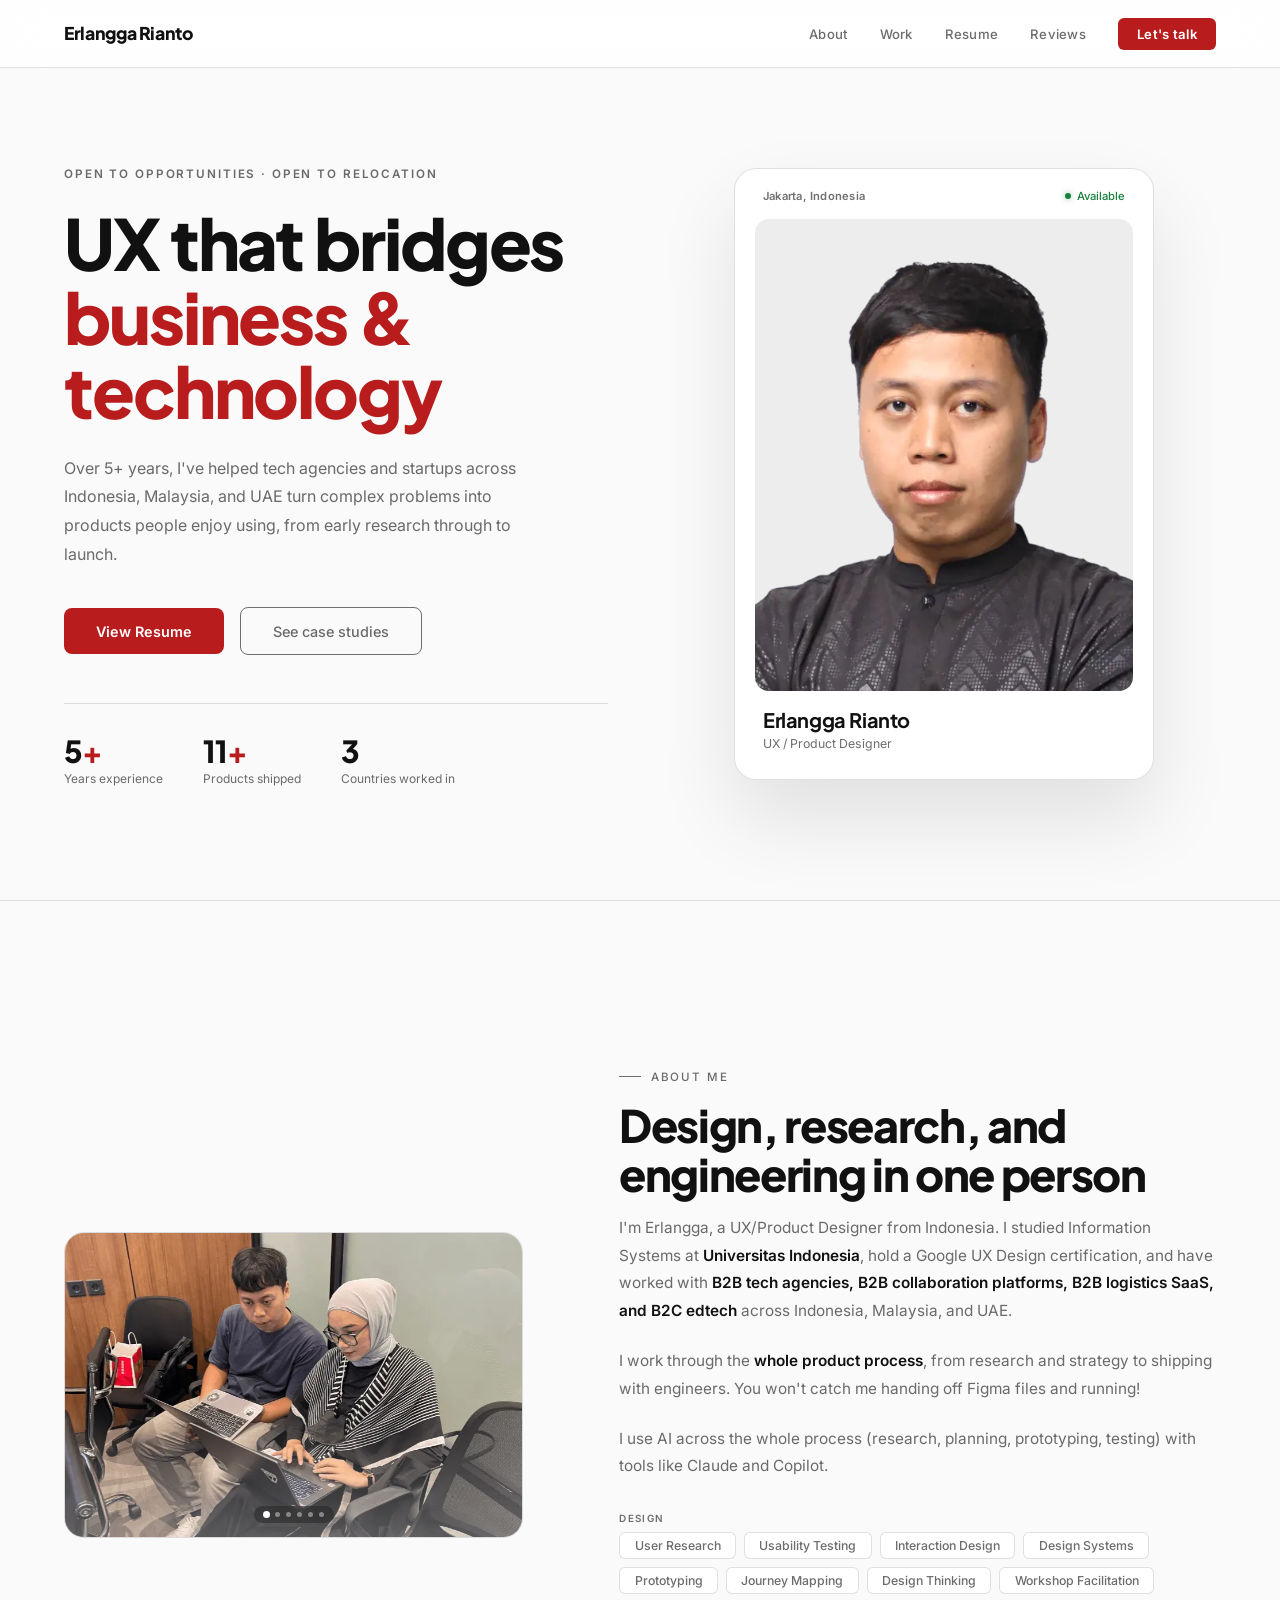
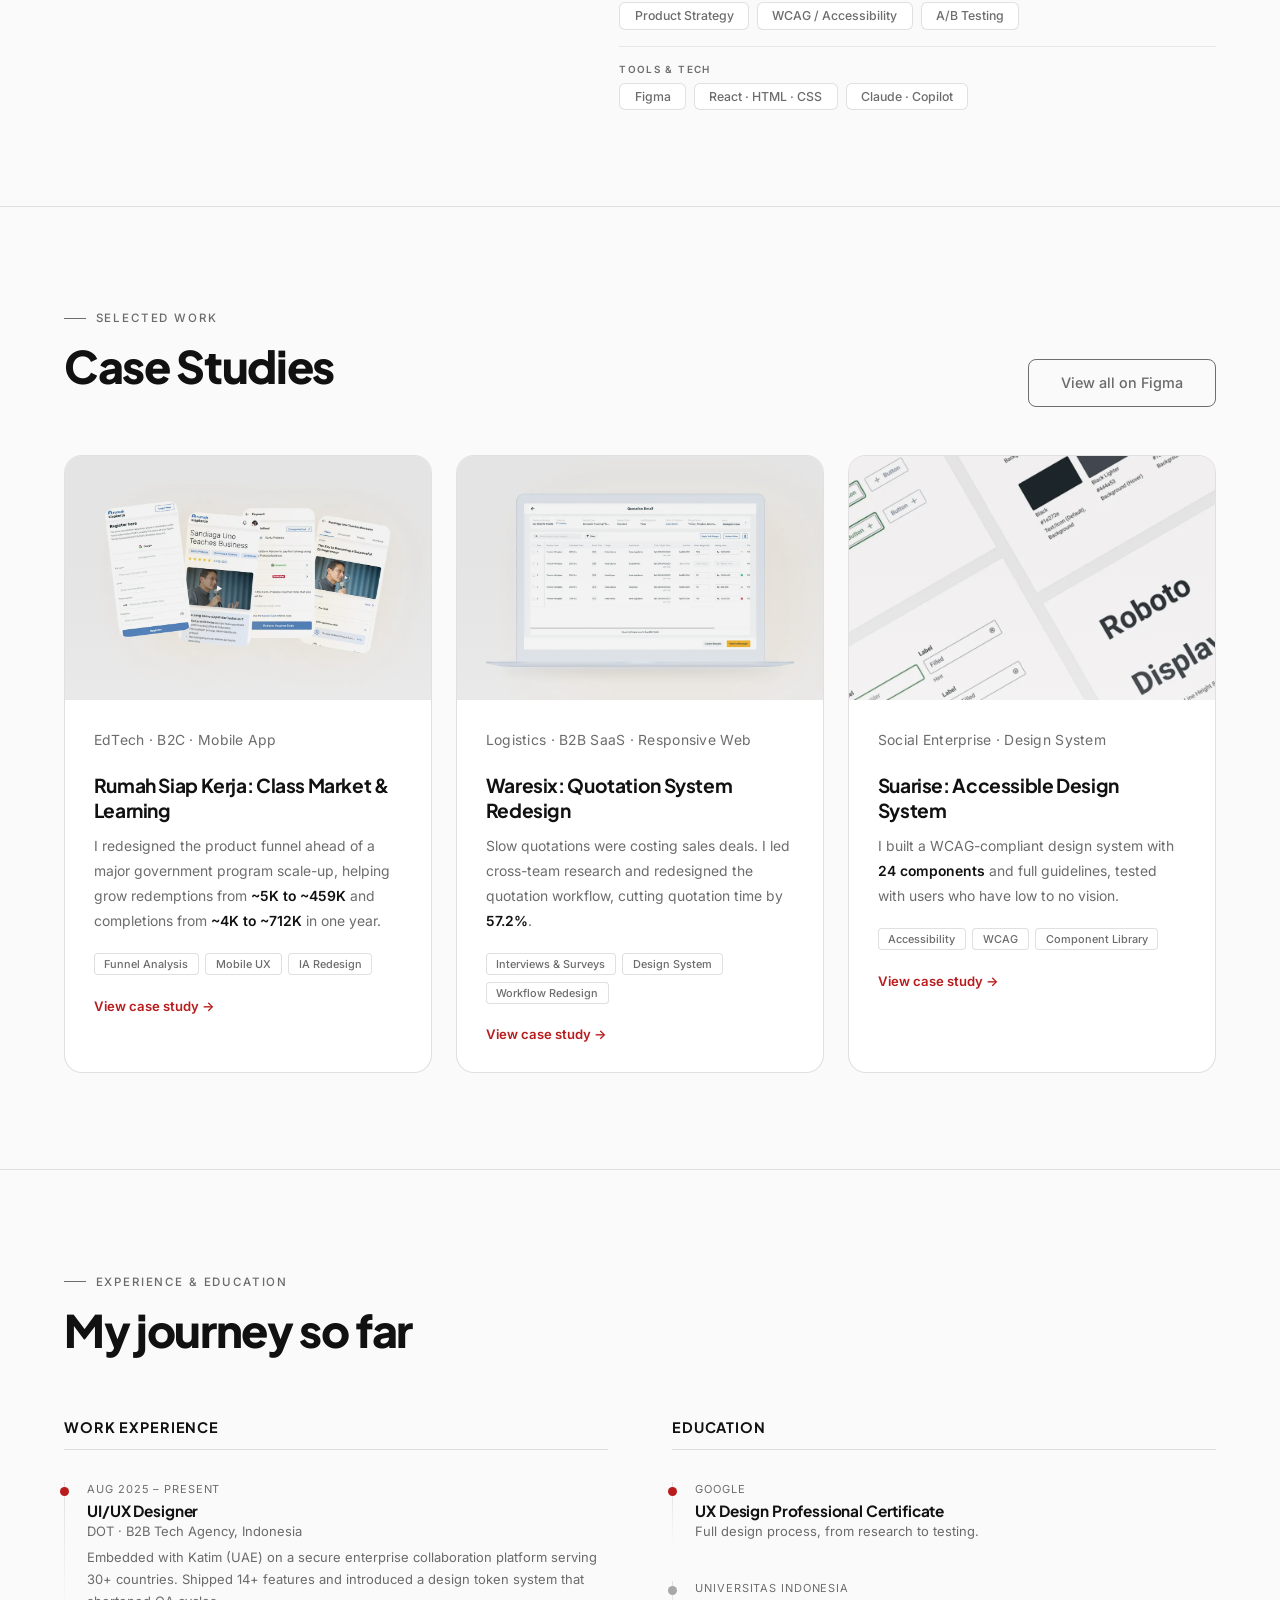
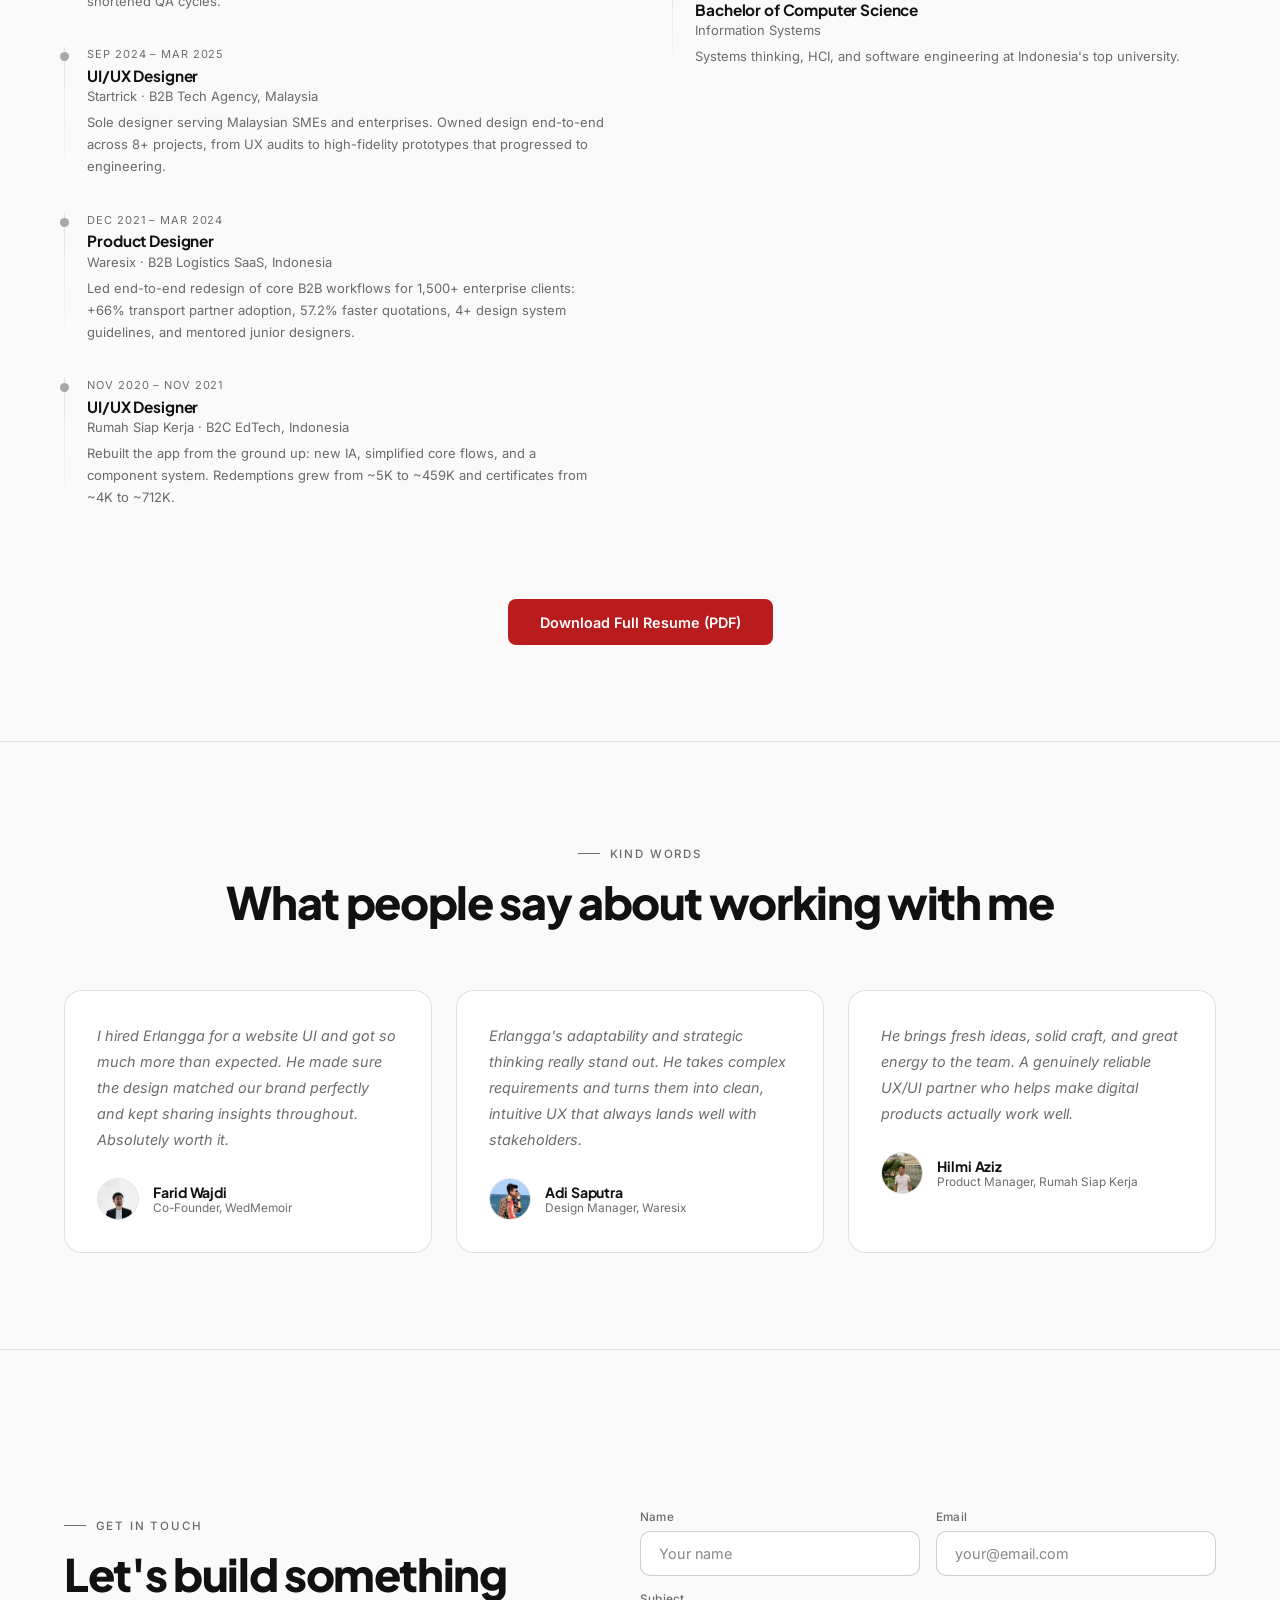
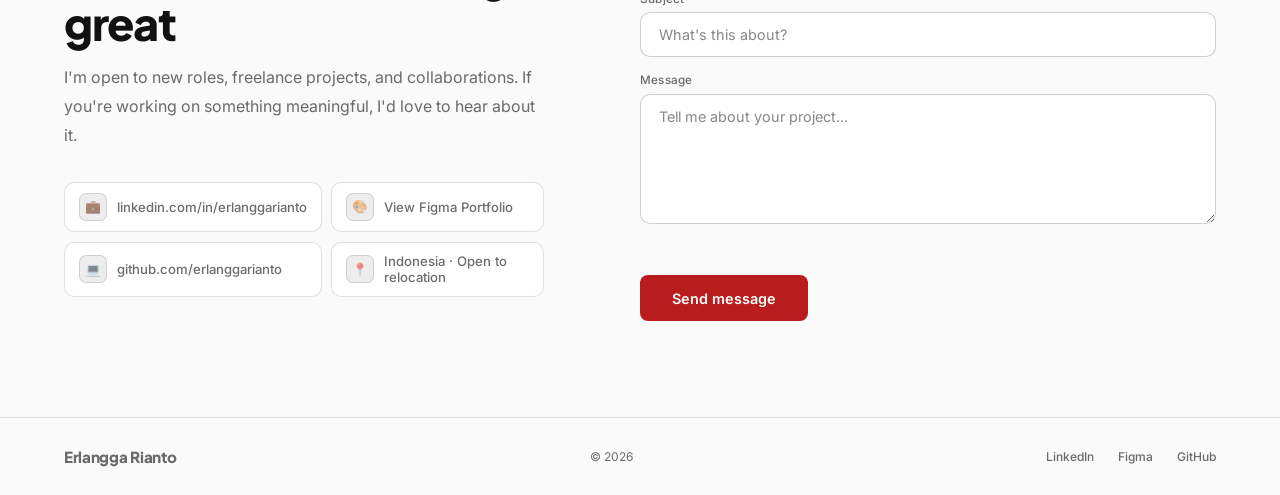
==== commit 23262964: "Replace em dashes with commas, colons, and parentheses Rewrite every em dash in page copy across the" ====
--- a/index.html
+++ b/index.html
@@ -292,8 +292,8 @@
               catch me handing off Figma files and running!
             </p>
             <p>
-              I use AI across the whole process — research, planning,
-              prototyping, testing — with tools like Claude and Copilot.
+              I use AI across the whole process (research, planning,
+              prototyping, testing) with tools like Claude and Copilot.
             </p>
             <div class="skills-grid">
               <div class="skill-group">
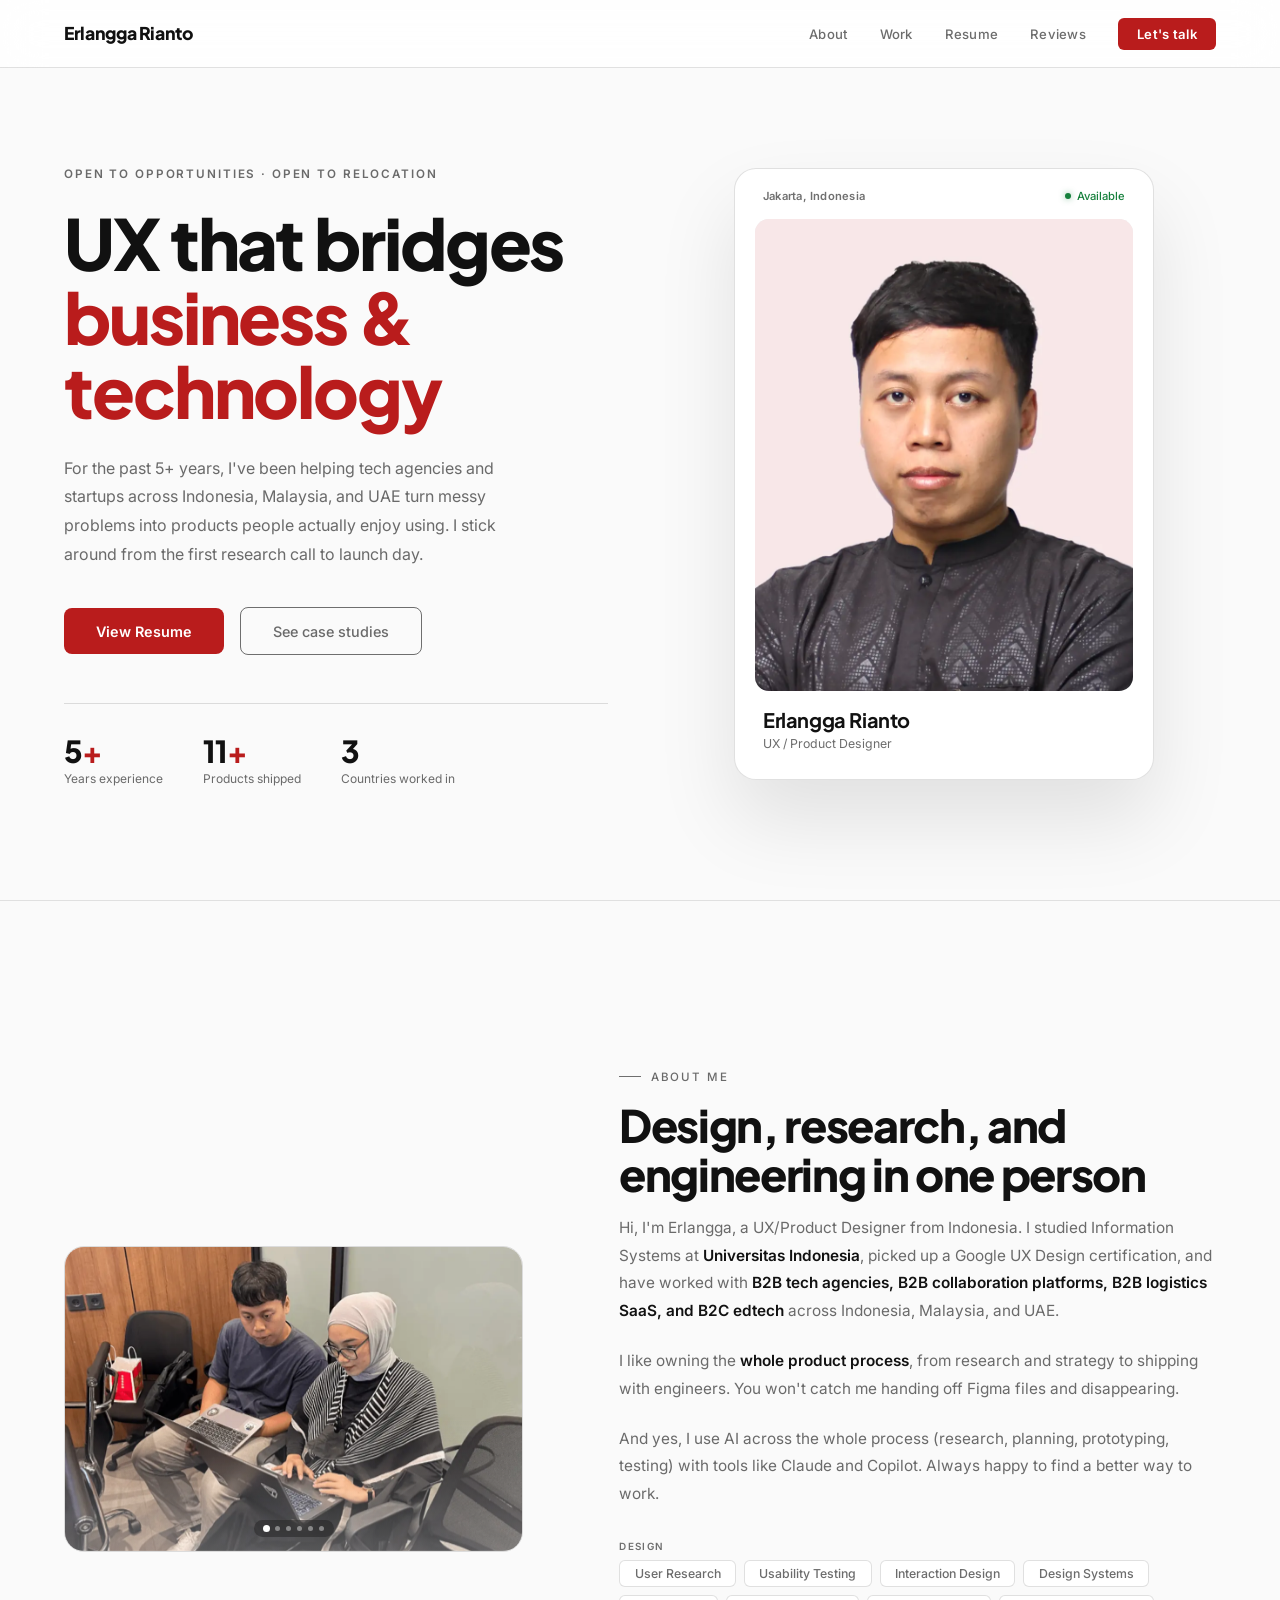
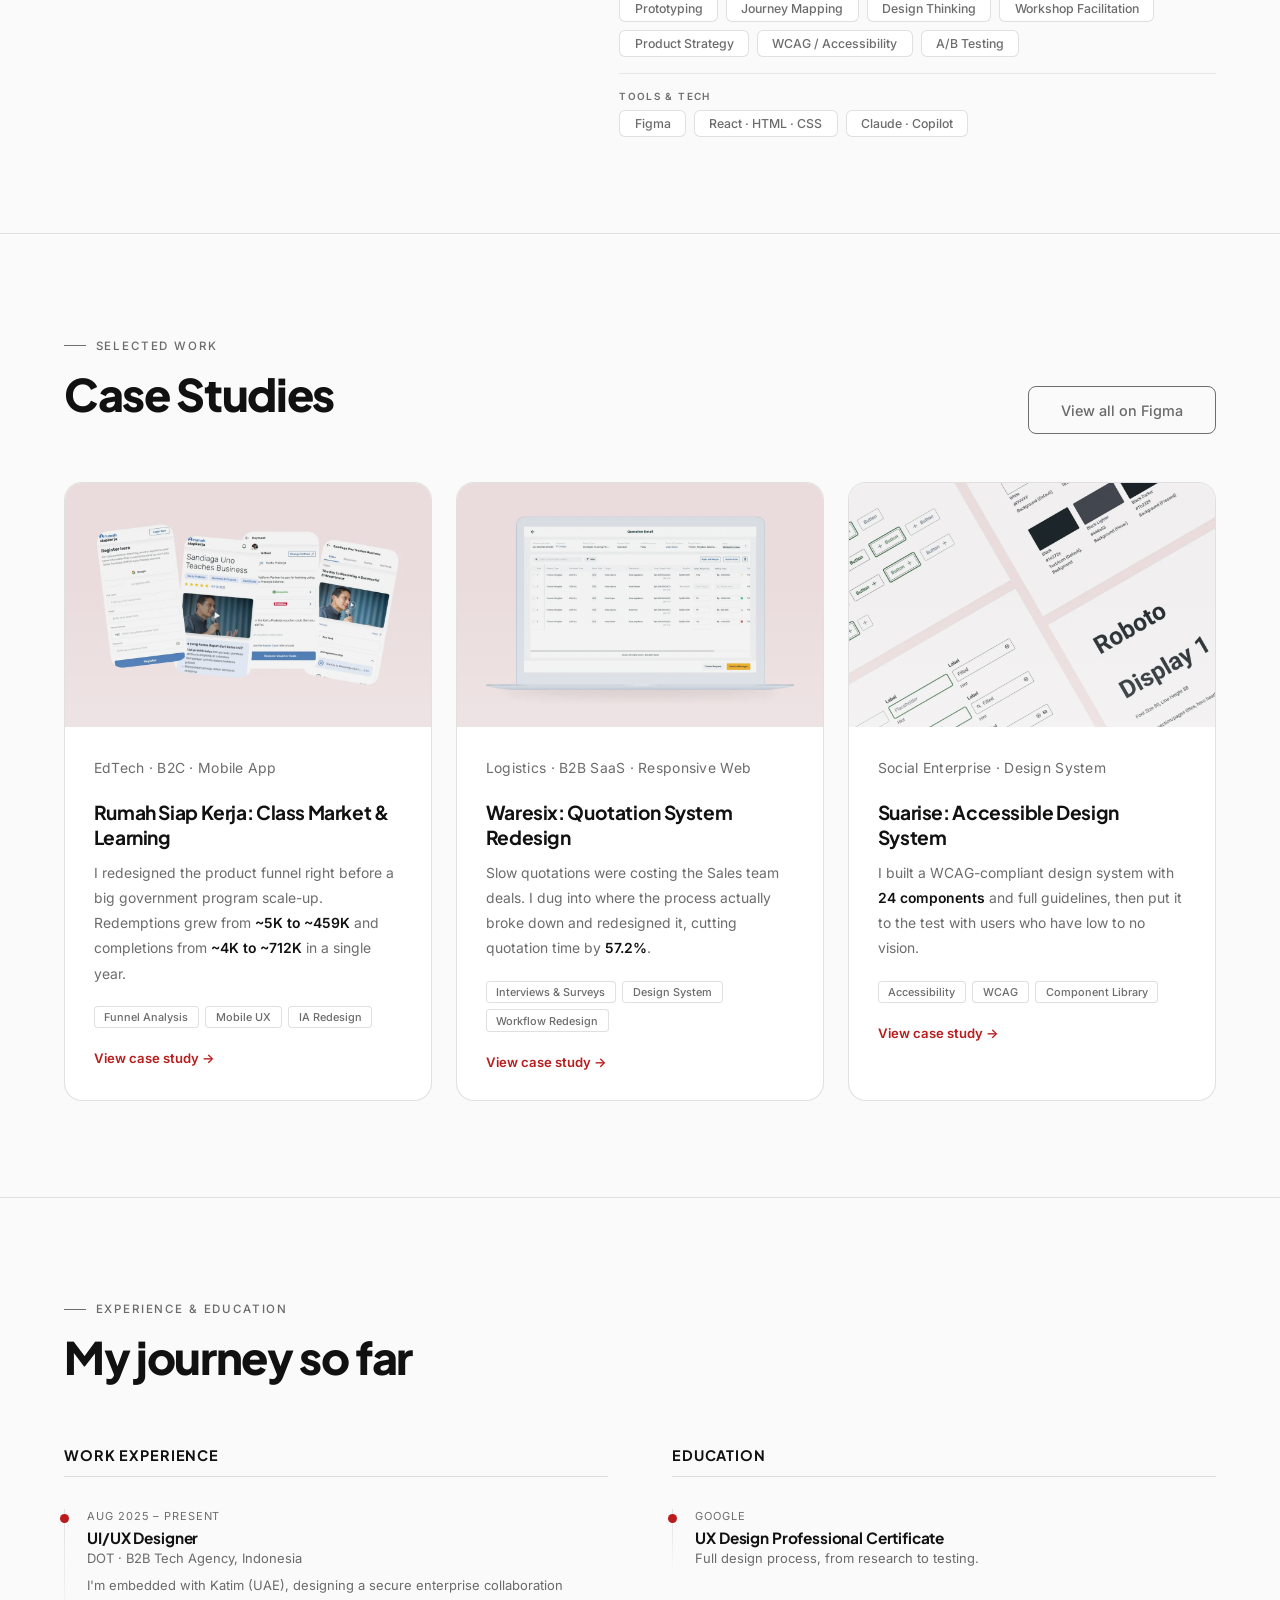
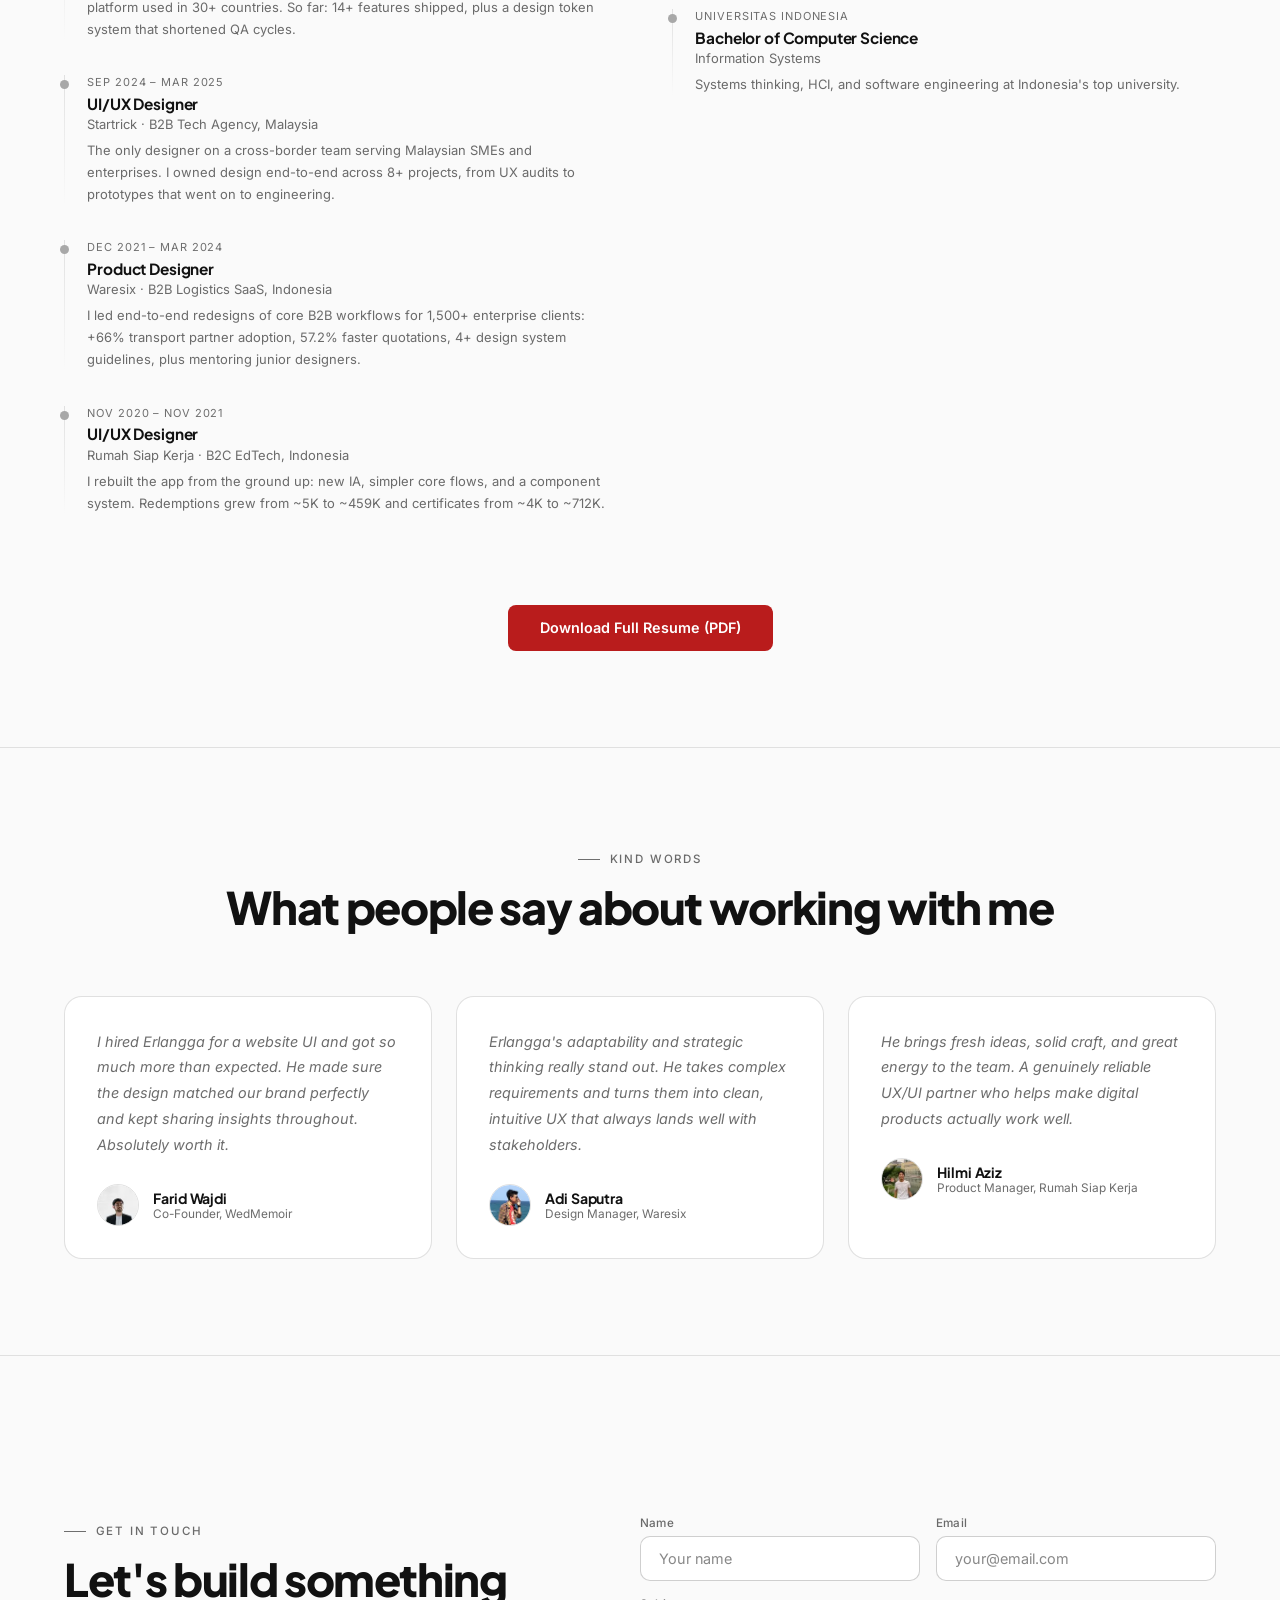
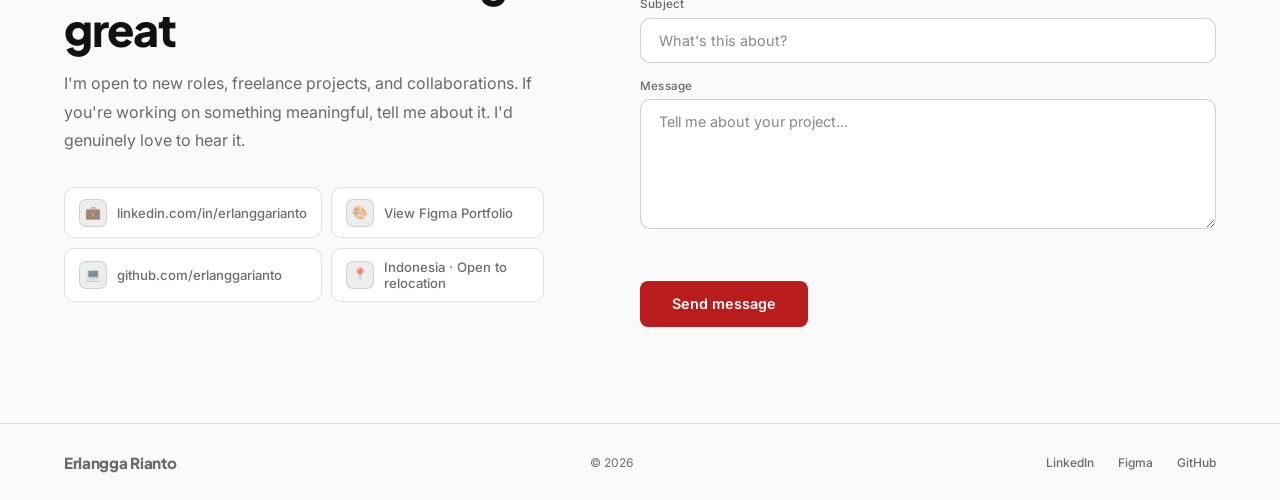
==== commit af6203fc: "Rewrite page copy in a friendly, conversational tone Rework the landing page and all three case stud" ====
--- a/index.html
+++ b/index.html
@@ -130,9 +130,10 @@
               >
             </h1>
             <p class="hero-desc">
-              Over 5+ years, I've helped tech agencies and startups across
-              Indonesia, Malaysia, and UAE turn complex problems into products
-              people enjoy using, from early research through to launch.
+              For the past 5+ years, I've been helping tech agencies and
+              startups across Indonesia, Malaysia, and UAE turn messy problems
+              into products people actually enjoy using. I stick around from
+              the first research call to launch day.
             </p>
             <div class="hero-cta">
               <a
@@ -277,9 +278,10 @@
               Design, research, and engineering in one person
             </h2>
             <p>
-              I'm Erlangga, a UX/Product Designer from Indonesia. I studied
-              Information Systems at <strong>Universitas Indonesia</strong>,
-              hold a Google UX Design certification, and have worked with
+              Hi, I'm Erlangga, a UX/Product Designer from Indonesia. I
+              studied Information Systems at
+              <strong>Universitas Indonesia</strong>, picked up a Google UX
+              Design certification, and have worked with
               <strong
                 >B2B tech agencies, B2B collaboration platforms, B2B logistics
                 SaaS, and B2C edtech</strong
@@ -287,13 +289,14 @@
               across Indonesia, Malaysia, and UAE.
             </p>
             <p>
-              I work through the <strong>whole product process</strong>, from
+              I like owning the <strong>whole product process</strong>, from
               research and strategy to shipping with engineers. You won't
-              catch me handing off Figma files and running!
+              catch me handing off Figma files and disappearing.
             </p>
             <p>
-              I use AI across the whole process (research, planning,
-              prototyping, testing) with tools like Claude and Copilot.
+              And yes, I use AI across the whole process (research, planning,
+              prototyping, testing) with tools like Claude and Copilot. Always
+              happy to find a better way to work.
             </p>
             <div class="skills-grid">
               <div class="skill-group">
@@ -358,10 +361,10 @@
               <p class="project-cat">EdTech · B2C · Mobile App</p>
               <h3>Rumah Siap Kerja: Class Market &amp; Learning</h3>
               <p>
-                I redesigned the product funnel ahead of a major government
-                program scale-up, helping grow redemptions from
+                I redesigned the product funnel right before a big government
+                program scale-up. Redemptions grew from
                 <strong>~5K to ~459K</strong> and completions from
-                <strong>~4K to ~712K</strong> in one year.
+                <strong>~4K to ~712K</strong> in a single year.
               </p>
               <div class="project-chips">
                 <span class="project-chip">Funnel Analysis</span>
@@ -391,9 +394,9 @@
               <p class="project-cat">Logistics · B2B SaaS · Responsive Web</p>
               <h3>Waresix: Quotation System Redesign</h3>
               <p>
-                Slow quotations were costing sales deals. I led cross-team
-                research and redesigned the quotation workflow, cutting
-                quotation time by <strong>57.2%</strong>.
+                Slow quotations were costing the Sales team deals. I dug into
+                where the process actually broke down and redesigned it,
+                cutting quotation time by <strong>57.2%</strong>.
               </p>
               <div class="project-chips">
                 <span class="project-chip">Interviews & Surveys</span>
@@ -424,8 +427,8 @@
               <h3>Suarise: Accessible Design System</h3>
               <p>
                 I built a WCAG-compliant design system with
-                <strong>24 components</strong> and full guidelines, tested
-                with users who have low to no vision.
+                <strong>24 components</strong> and full guidelines, then put
+                it to the test with users who have low to no vision.
               </p>
               <div class="project-chips">
                 <span class="project-chip">Accessibility</span>
@@ -453,9 +456,9 @@
                 <div class="tl-role">UI/UX Designer</div>
                 <div class="tl-company">DOT · B2B Tech Agency, Indonesia</div>
                 <div class="tl-desc">
-                  Embedded with Katim (UAE) on a secure enterprise
-                  collaboration platform serving 30+ countries. Shipped 14+
-                  features and introduced a design token system that shortened
+                  I'm embedded with Katim (UAE), designing a secure enterprise
+                  collaboration platform used in 30+ countries. So far: 14+
+                  features shipped, plus a design token system that shortened
                   QA cycles.
                 </div>
               </div>
@@ -469,9 +472,10 @@
                   Startrick · B2B Tech Agency, Malaysia
                 </div>
                 <div class="tl-desc">
-                  Sole designer serving Malaysian SMEs and enterprises. Owned
-                  design end-to-end across 8+ projects, from UX audits to
-                  high-fidelity prototypes that progressed to engineering.
+                  The only designer on a cross-border team serving Malaysian
+                  SMEs and enterprises. I owned design end-to-end across 8+
+                  projects, from UX audits to prototypes that went on to
+                  engineering.
                 </div>
               </div>
             </div>
@@ -484,10 +488,10 @@
                   Waresix · B2B Logistics SaaS, Indonesia
                 </div>
                 <div class="tl-desc">
-                  Led end-to-end redesign of core B2B workflows for 1,500+
+                  I led end-to-end redesigns of core B2B workflows for 1,500+
                   enterprise clients: +66% transport partner adoption, 57.2%
-                  faster quotations, 4+ design system guidelines, and mentored
-                  junior designers.
+                  faster quotations, 4+ design system guidelines, plus
+                  mentoring junior designers.
                 </div>
               </div>
             </div>
@@ -500,7 +504,7 @@
                   Rumah Siap Kerja · B2C EdTech, Indonesia
                 </div>
                 <div class="tl-desc">
-                  Rebuilt the app from the ground up: new IA, simplified core
+                  I rebuilt the app from the ground up: new IA, simpler core
                   flows, and a component system. Redemptions grew from ~5K to
                   ~459K and certificates from ~4K to ~712K.
                 </div>
@@ -643,8 +647,9 @@
             <p class="section-eyebrow">Get in touch</p>
             <h2 class="section-title">Let's build something great</h2>
             <p class="section-sub">
-              I'm open to new roles, freelance projects, and collaborations. If
-              you're working on something meaningful, I'd love to hear about it.
+              I'm open to new roles, freelance projects, and collaborations.
+              If you're working on something meaningful, tell me about it. I'd
+              genuinely love to hear it.
             </p>
             <div class="contact-links">
               <a
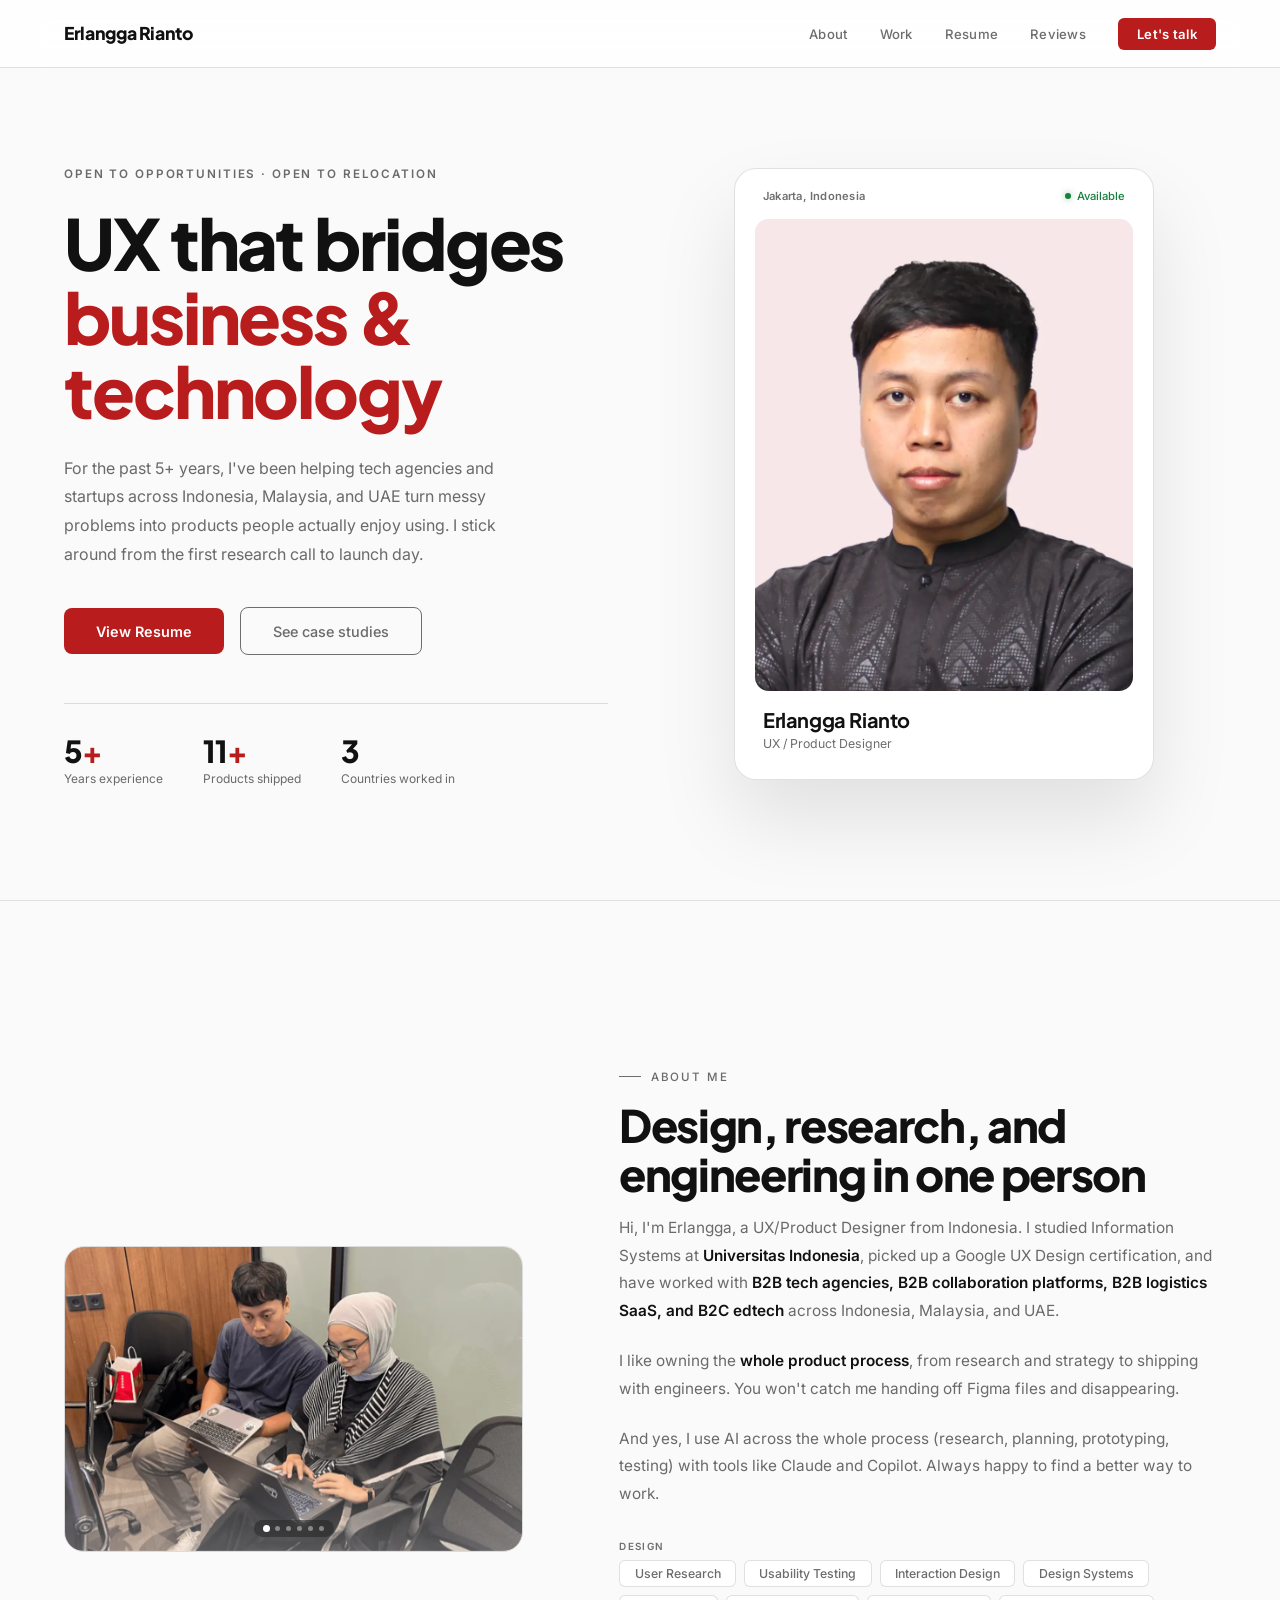
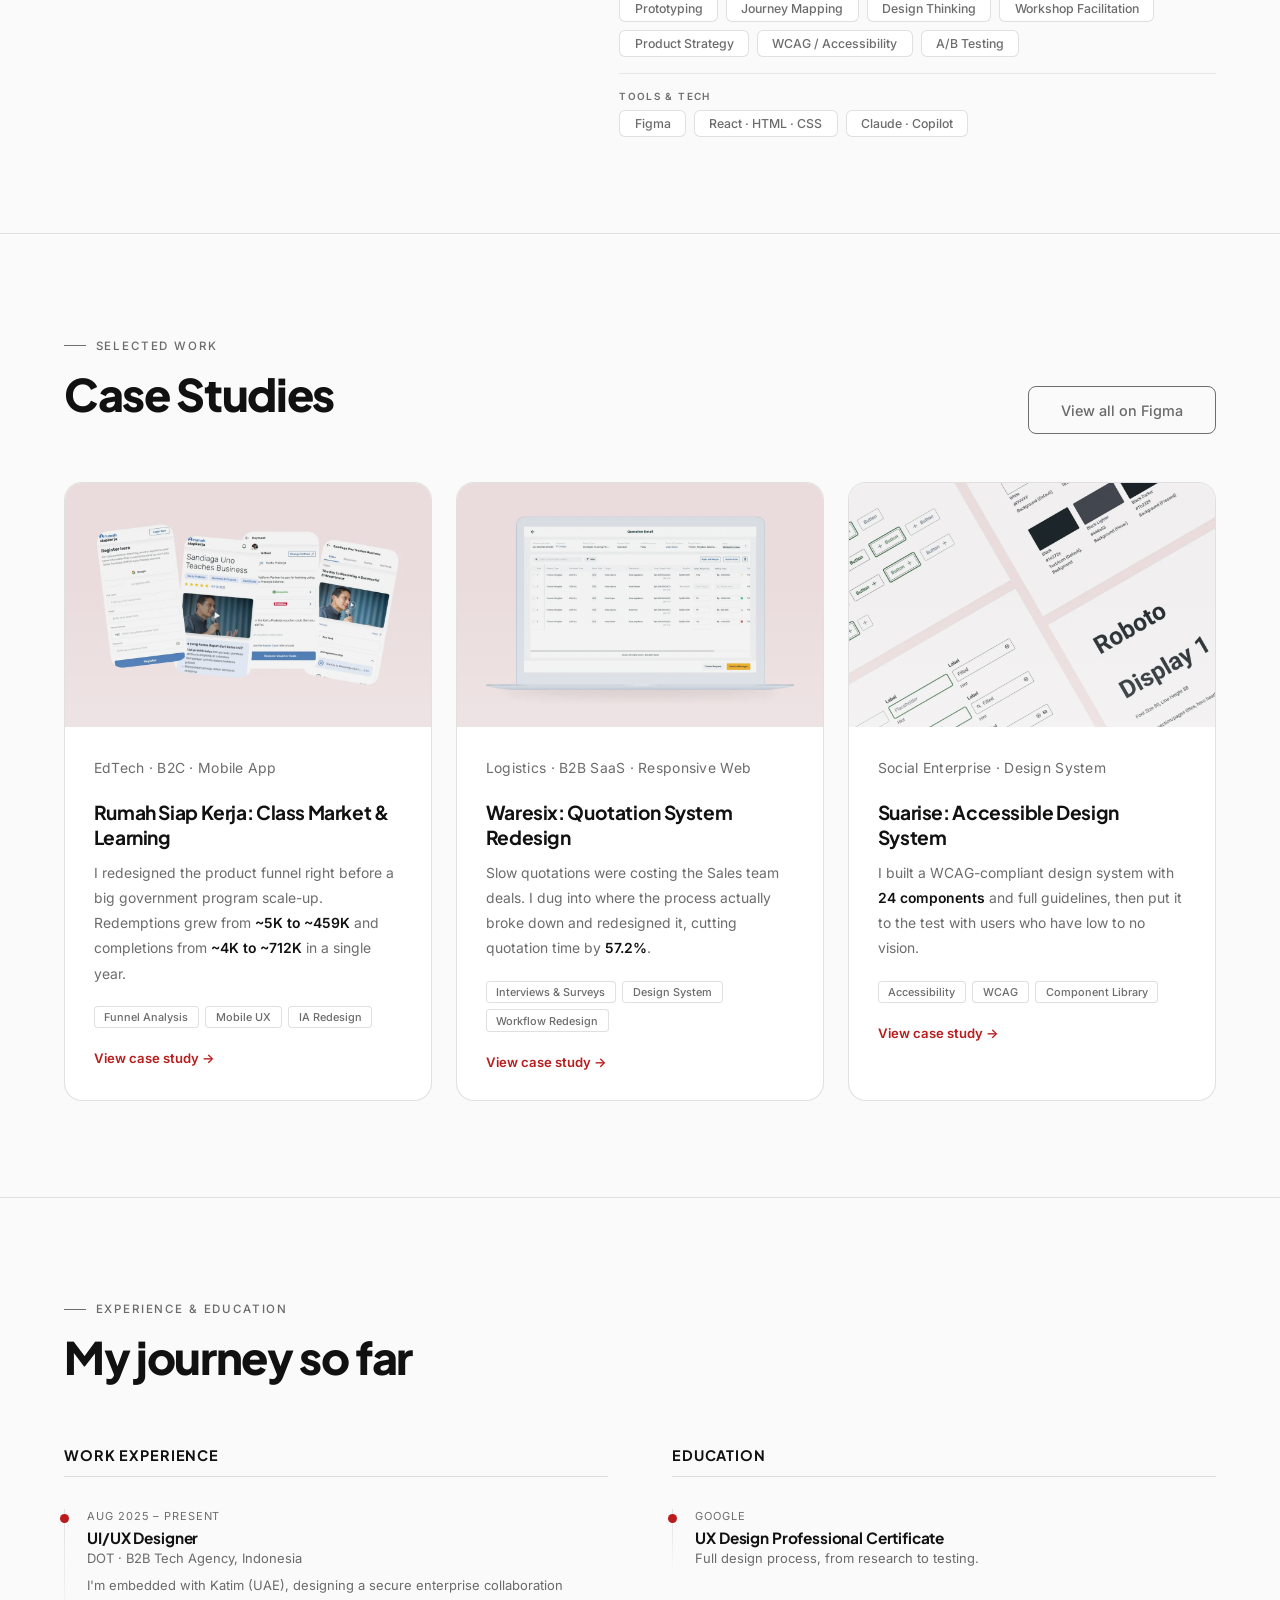
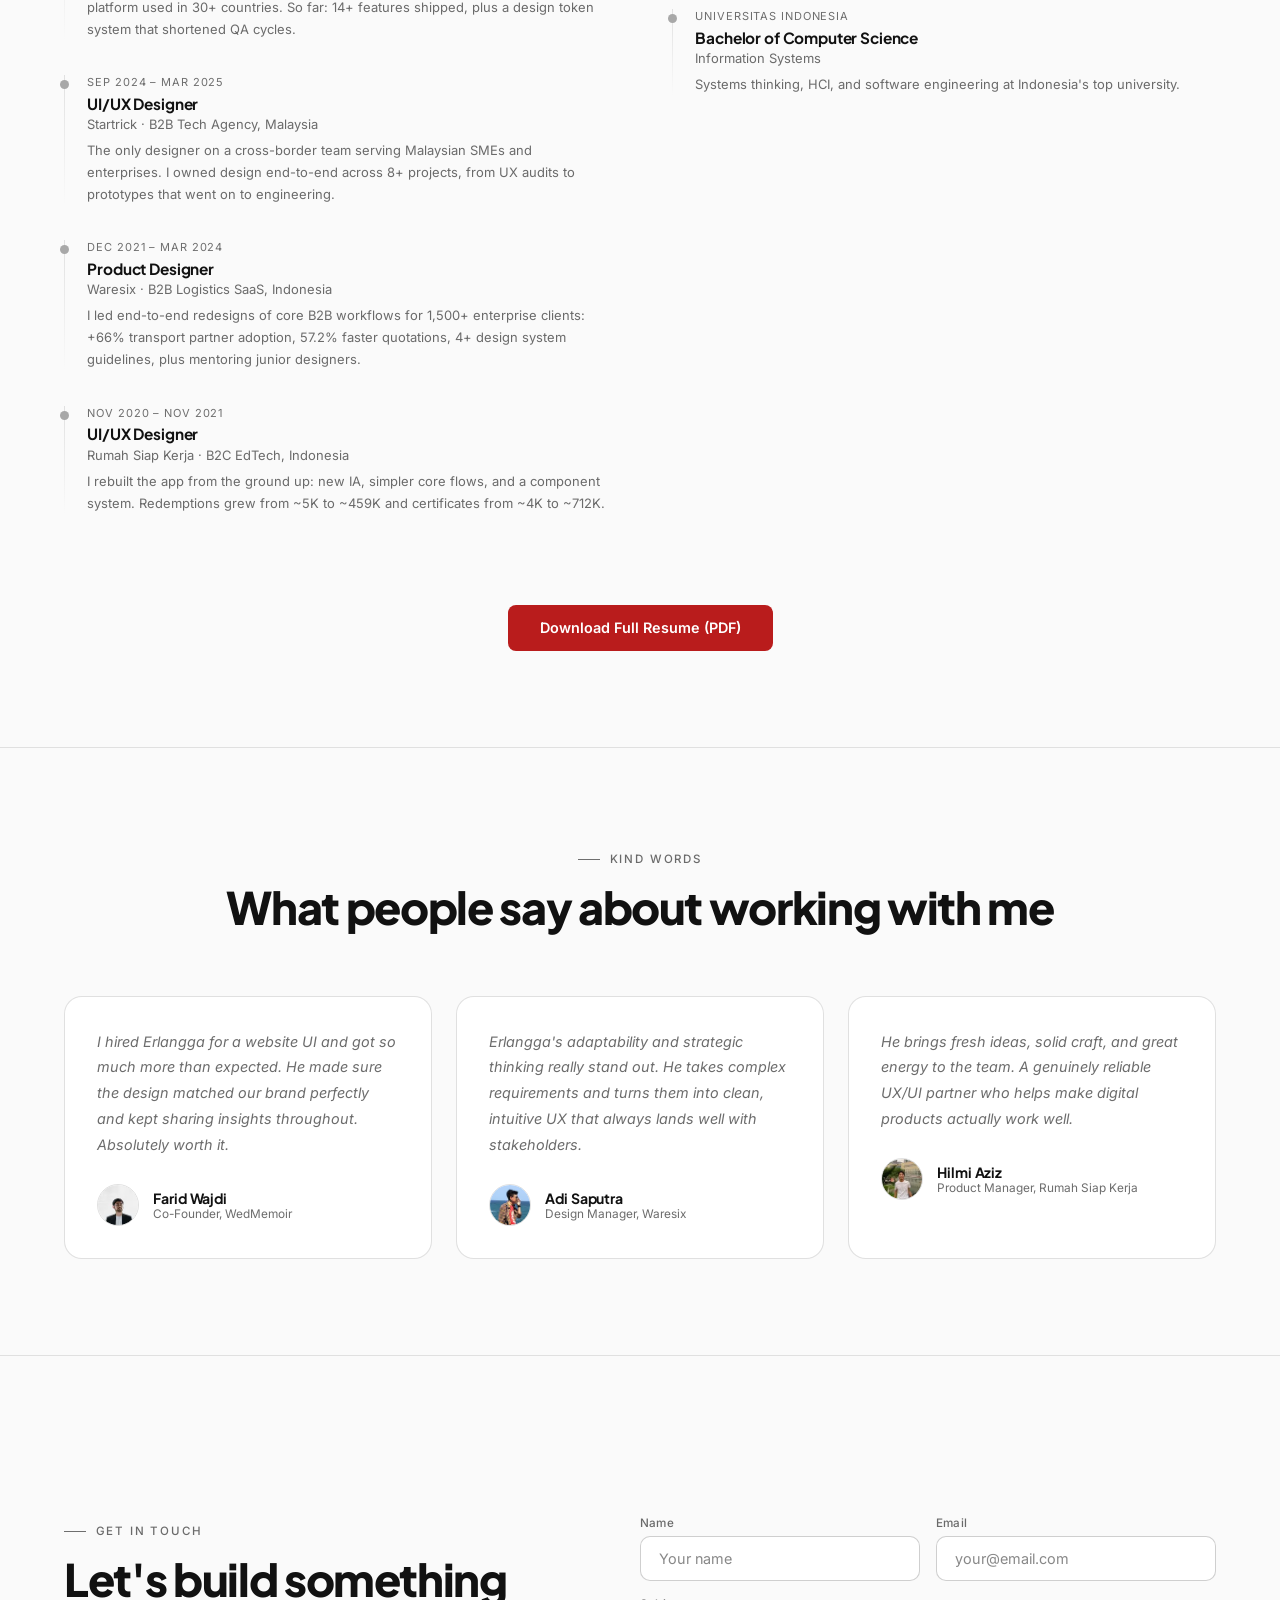
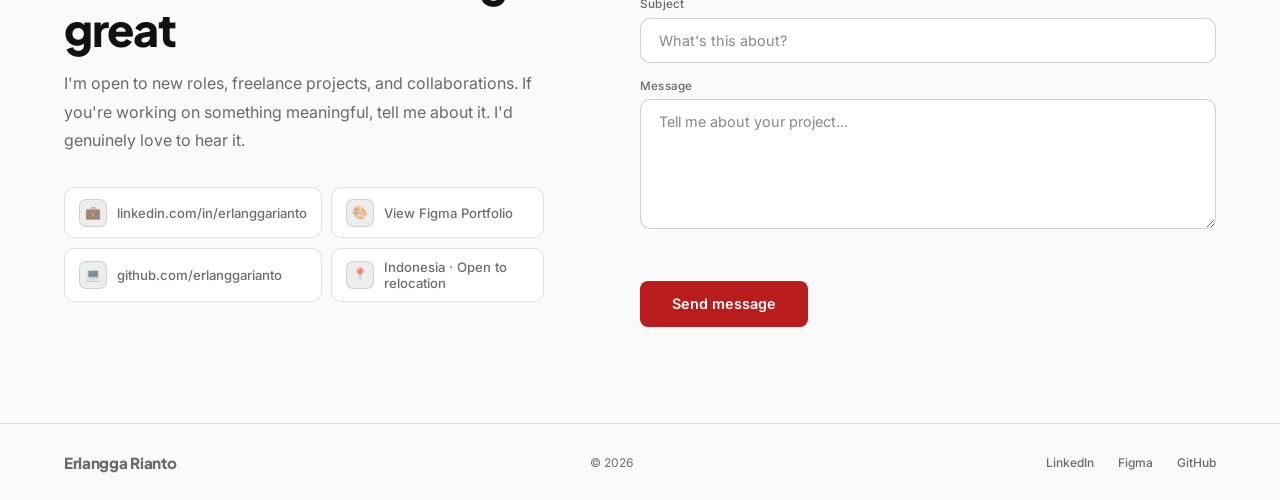
==== commit 8e93b01e: "update metadata" ====
--- a/index.html
+++ b/index.html
@@ -3,12 +3,12 @@
   <head>
     <meta charset="UTF-8" />
     <meta name="viewport" content="width=device-width, initial-scale=1.0" />
-    <title>Erlangga Rianto | UX/Product Designer</title>
+    <title>Erlangga | UX/Product Designer</title>
 
     <!-- SEO -->
     <meta
       name="description"
-      content="Erlangga Rianto is a UX/Product Designer from Indonesia with 5+ years of experience helping tech agencies and startups across SEA and EMEA turn complex problems into products people love."
+      content="Muhammad Erlangga Rianto is a UX/Product Designer from Indonesia with 5+ years of experience helping tech agencies and startups across Indonesia, Malaysia, and UAE turn complex problems into products people love."
     />
     <meta
       name="keywords"
@@ -25,27 +25,24 @@
     <!-- Open Graph (LinkedIn, Facebook, WhatsApp previews) -->
     <meta property="og:type" content="website" />
     <meta property="og:url" content="https://erlanggarianto.github.io/" />
-    <meta property="og:title" content="Erlangga Rianto | UX/Product Designer" />
+    <meta property="og:title" content="Erlangga | UX/Product Designer" />
     <meta
       property="og:description"
-      content="UX/Product Designer with 5+ years helping teams across SEA and EMEA ship products people actually enjoy using."
+      content="UX/Product Designer with 5+ years helping teams across Indonesia, Malaysia, and UAE ship products people actually enjoy using."
     />
     <meta
       property="og:image"
       content="https://erlanggarianto.github.io/assets/images/Erlangga.webp"
     />
     <meta property="og:locale" content="en_US" />
-    <meta property="og:site_name" content="Erlangga Rianto" />
+    <meta property="og:site_name" content="Muhammad Erlangga Rianto" />
 
     <!-- Twitter Card -->
     <meta name="twitter:card" content="summary_large_image" />
-    <meta
-      name="twitter:title"
-      content="Erlangga Rianto | UX/Product Designer"
-    />
+    <meta name="twitter:title" content="Erlangga | UX/Product Designer" />
     <meta
       name="twitter:description"
-      content="UX/Product Designer with 5+ years helping teams across SEA and EMEA ship products people actually enjoy using."
+      content="UX/Product Designer with 5+ years helping teams across Indonesia, Malaysia, and UAE ship products people actually enjoy using."
     />
     <meta
       name="twitter:image"
@@ -61,7 +58,7 @@
         "url": "https://erlanggarianto.github.io/",
         "image": "https://erlanggarianto.github.io/assets/images/Erlangga.webp",
         "jobTitle": "UX/Product Designer",
-        "description": "UX/Product Designer from Indonesia with 5+ years of experience across SEA and EMEA.",
+        "description": "UX/Product Designer from Indonesia with 5+ years of experience across Indonesia, Malaysia, and UAE.",
         "alumniOf": {
           "@type": "CollegeOrUniversity",
           "name": "Universitas Indonesia"
@@ -95,7 +92,7 @@
   <body>
     <a href="#main-content" class="skip-link">Skip to main content</a>
     <nav aria-label="Main navigation">
-      <a href="/" class="nav-logo" aria-label="Erlangga Rianto, Home"
+      <a href="/" class="nav-logo" aria-label="Muhammad Erlangga Rianto, Home"
         >Erlangga Rianto</a
       >
       <button
@@ -132,8 +129,8 @@
             <p class="hero-desc">
               For the past 5+ years, I've been helping tech agencies and
               startups across Indonesia, Malaysia, and UAE turn messy problems
-              into products people actually enjoy using. I stick around from
-              the first research call to launch day.
+              into products people actually enjoy using. I stick around from the
+              first research call to launch day.
             </p>
             <div class="hero-cta">
               <a
@@ -278,8 +275,8 @@
               Design, research, and engineering in one person
             </h2>
             <p>
-              Hi, I'm Erlangga, a UX/Product Designer from Indonesia. I
-              studied Information Systems at
+              Hi, I'm Erlangga, a UX/Product Designer from Indonesia. I studied
+              Information Systems at
               <strong>Universitas Indonesia</strong>, picked up a Google UX
               Design certification, and have worked with
               <strong
@@ -290,8 +287,8 @@
             </p>
             <p>
               I like owning the <strong>whole product process</strong>, from
-              research and strategy to shipping with engineers. You won't
-              catch me handing off Figma files and disappearing.
+              research and strategy to shipping with engineers. You won't catch
+              me handing off Figma files and disappearing.
             </p>
             <p>
               And yes, I use AI across the whole process (research, planning,
@@ -395,8 +392,8 @@
               <h3>Waresix: Quotation System Redesign</h3>
               <p>
                 Slow quotations were costing the Sales team deals. I dug into
-                where the process actually broke down and redesigned it,
-                cutting quotation time by <strong>57.2%</strong>.
+                where the process actually broke down and redesigned it, cutting
+                quotation time by <strong>57.2%</strong>.
               </p>
               <div class="project-chips">
                 <span class="project-chip">Interviews & Surveys</span>
@@ -427,8 +424,8 @@
               <h3>Suarise: Accessible Design System</h3>
               <p>
                 I built a WCAG-compliant design system with
-                <strong>24 components</strong> and full guidelines, then put
-                it to the test with users who have low to no vision.
+                <strong>24 components</strong> and full guidelines, then put it
+                to the test with users who have low to no vision.
               </p>
               <div class="project-chips">
                 <span class="project-chip">Accessibility</span>
@@ -458,8 +455,8 @@
                 <div class="tl-desc">
                   I'm embedded with Katim (UAE), designing a secure enterprise
                   collaboration platform used in 30+ countries. So far: 14+
-                  features shipped, plus a design token system that shortened
-                  QA cycles.
+                  features shipped, plus a design token system that shortened QA
+                  cycles.
                 </div>
               </div>
             </div>
@@ -490,8 +487,8 @@
                 <div class="tl-desc">
                   I led end-to-end redesigns of core B2B workflows for 1,500+
                   enterprise clients: +66% transport partner adoption, 57.2%
-                  faster quotations, 4+ design system guidelines, plus
-                  mentoring junior designers.
+                  faster quotations, 4+ design system guidelines, plus mentoring
+                  junior designers.
                 </div>
               </div>
             </div>
@@ -530,8 +527,8 @@
                 <div class="tl-role">Bachelor of Computer Science</div>
                 <div class="tl-company">Information Systems</div>
                 <div class="tl-desc">
-                  Systems thinking, HCI, and software engineering at
-                  Indonesia's top university.
+                  Systems thinking, HCI, and software engineering at Indonesia's
+                  top university.
                 </div>
               </div>
             </div>
@@ -647,8 +644,8 @@
             <p class="section-eyebrow">Get in touch</p>
             <h2 class="section-title">Let's build something great</h2>
             <p class="section-sub">
-              I'm open to new roles, freelance projects, and collaborations.
-              If you're working on something meaningful, tell me about it. I'd
+              I'm open to new roles, freelance projects, and collaborations. If
+              you're working on something meaningful, tell me about it. I'd
               genuinely love to hear it.
             </p>
             <div class="contact-links">
